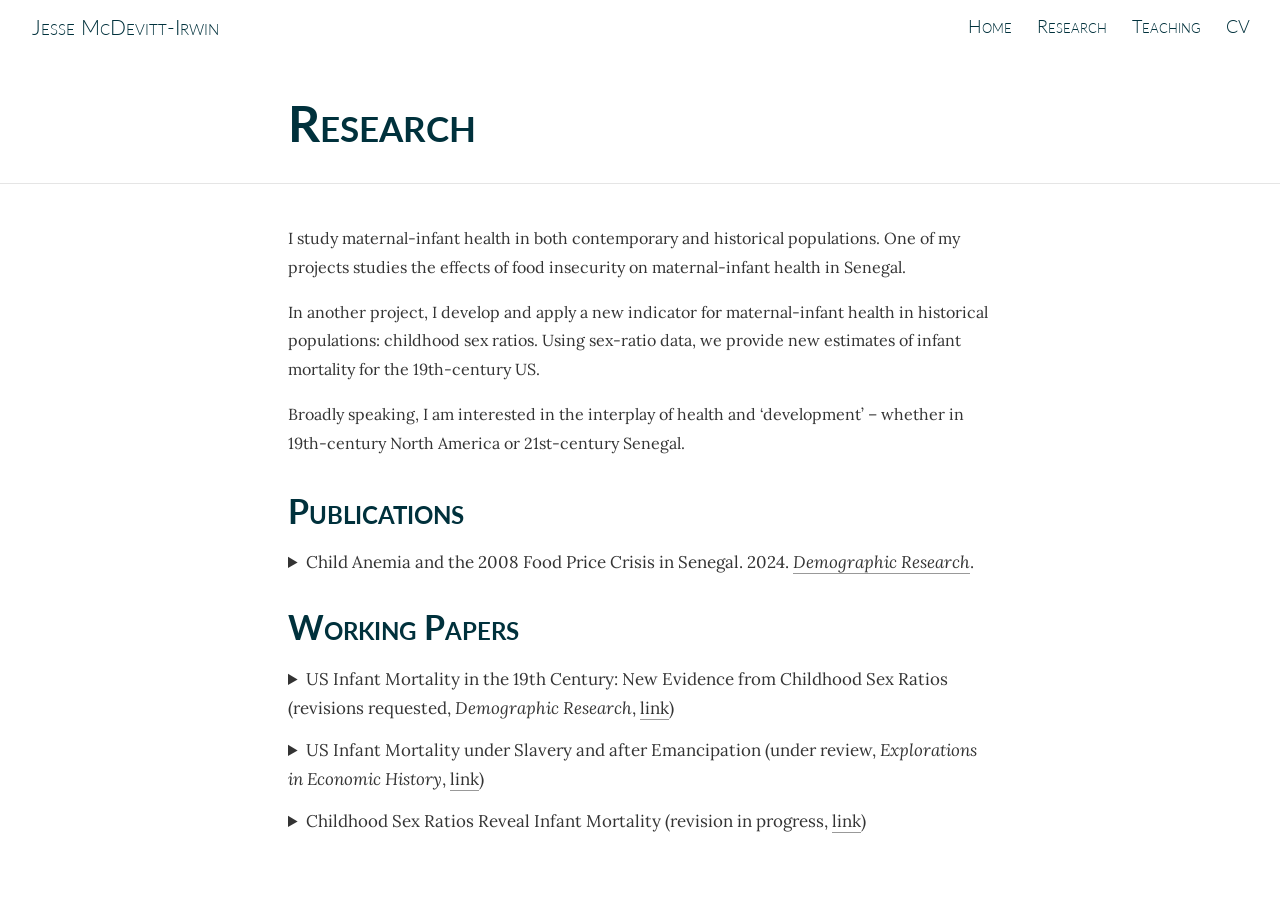
==== docs/research.html @ 3303318a "updating to reflect explorations submission" ====
<!DOCTYPE html>

<html xmlns="http://www.w3.org/1999/xhtml" lang="" xml:lang="">

<head>
  <meta charset="utf-8"/>
  <meta name="viewport" content="width=device-width, initial-scale=1"/>
  <meta http-equiv="X-UA-Compatible" content="IE=Edge,chrome=1"/>
  <meta name="generator" content="distill" />

  <style type="text/css">
  /* Hide doc at startup (prevent jankiness while JS renders/transforms) */
  body {
    visibility: hidden;
  }
  </style>

 <!--radix_placeholder_import_source-->
 <!--/radix_placeholder_import_source-->

<style type="text/css">code{white-space: pre;}</style>
<style type="text/css" data-origin="pandoc">
pre > code.sourceCode { white-space: pre; position: relative; }
pre > code.sourceCode > span { line-height: 1.25; }
pre > code.sourceCode > span:empty { height: 1.2em; }
.sourceCode { overflow: visible; }
code.sourceCode > span { color: inherit; text-decoration: inherit; }
div.sourceCode { margin: 1em 0; }
pre.sourceCode { margin: 0; }
@media screen {
div.sourceCode { overflow: auto; }
}
@media print {
pre > code.sourceCode { white-space: pre-wrap; }
pre > code.sourceCode > span { display: inline-block; text-indent: -5em; padding-left: 5em; }
}
pre.numberSource code
  { counter-reset: source-line 0; }
pre.numberSource code > span
  { position: relative; left: -4em; counter-increment: source-line; }
pre.numberSource code > span > a:first-child::before
  { content: counter(source-line);
    position: relative; left: -1em; text-align: right; vertical-align: baseline;
    border: none; display: inline-block;
    -webkit-touch-callout: none; -webkit-user-select: none;
    -khtml-user-select: none; -moz-user-select: none;
    -ms-user-select: none; user-select: none;
    padding: 0 4px; width: 4em;
    color: #aaaaaa;
  }
pre.numberSource { margin-left: 3em; border-left: 1px solid #aaaaaa;  padding-left: 4px; }
div.sourceCode
  { color: #00769e; background-color: #f1f3f5; }
@media screen {
pre > code.sourceCode > span > a:first-child::before { text-decoration: underline; }
}
code span { color: #00769e; } /* Normal */
code span.al { color: #ad0000; } /* Alert */
code span.an { color: #5e5e5e; } /* Annotation */
code span.at { color: #657422; } /* Attribute */
code span.bn { color: #ad0000; } /* BaseN */
code span.bu { } /* BuiltIn */
code span.cf { color: #00769e; } /* ControlFlow */
code span.ch { color: #20794d; } /* Char */
code span.cn { color: #8f5902; } /* Constant */
code span.co { color: #5e5e5e; } /* Comment */
code span.cv { color: #5e5e5e; font-style: italic; } /* CommentVar */
code span.do { color: #5e5e5e; font-style: italic; } /* Documentation */
code span.dt { color: #ad0000; } /* DataType */
code span.dv { color: #ad0000; } /* DecVal */
code span.er { color: #ad0000; } /* Error */
code span.ex { } /* Extension */
code span.fl { color: #ad0000; } /* Float */
code span.fu { color: #4758ab; } /* Function */
code span.im { } /* Import */
code span.in { color: #5e5e5e; } /* Information */
code span.kw { color: #00769e; } /* Keyword */
code span.op { color: #5e5e5e; } /* Operator */
code span.ot { color: #00769e; } /* Other */
code span.pp { color: #ad0000; } /* Preprocessor */
code span.sc { color: #5e5e5e; } /* SpecialChar */
code span.ss { color: #20794d; } /* SpecialString */
code span.st { color: #20794d; } /* String */
code span.va { color: #111111; } /* Variable */
code span.vs { color: #20794d; } /* VerbatimString */
code span.wa { color: #5e5e5e; font-style: italic; } /* Warning */
</style>


  <!--radix_placeholder_meta_tags-->
  <title>Jesse McDevitt-Irwin: Research</title>




  <!--  https://developers.facebook.com/docs/sharing/webmasters#markup -->
  <meta property="og:title" content="Jesse McDevitt-Irwin: Research"/>
  <meta property="og:type" content="article"/>
  <meta property="og:locale" content="en_US"/>
  <meta property="og:site_name" content="Jesse McDevitt-Irwin"/>

  <!--  https://dev.twitter.com/cards/types/summary -->
  <meta property="twitter:card" content="summary"/>
  <meta property="twitter:title" content="Jesse McDevitt-Irwin: Research"/>

  <!--/radix_placeholder_meta_tags-->
  <!--radix_placeholder_rmarkdown_metadata-->

  <script type="text/json" id="radix-rmarkdown-metadata">
  {"type":"list","attributes":{"names":{"type":"character","attributes":{},"value":["title"]}},"value":[{"type":"character","attributes":{},"value":["Research"]}]}
  </script>
  <!--/radix_placeholder_rmarkdown_metadata-->
  <!--radix_placeholder_navigation_in_header-->
  <meta name="distill:offset" content=""/>

  <script type="application/javascript">

    window.headroom_prevent_pin = false;

    window.document.addEventListener("DOMContentLoaded", function (event) {

      // initialize headroom for banner
      var header = $('header').get(0);
      var headerHeight = header.offsetHeight;
      var headroom = new Headroom(header, {
        tolerance: 5,
        onPin : function() {
          if (window.headroom_prevent_pin) {
            window.headroom_prevent_pin = false;
            headroom.unpin();
          }
        }
      });
      headroom.init();
      if(window.location.hash)
        headroom.unpin();
      $(header).addClass('headroom--transition');

      // offset scroll location for banner on hash change
      // (see: https://github.com/WickyNilliams/headroom.js/issues/38)
      window.addEventListener("hashchange", function(event) {
        window.scrollTo(0, window.pageYOffset - (headerHeight + 25));
      });

      // responsive menu
      $('.distill-site-header').each(function(i, val) {
        var topnav = $(this);
        var toggle = topnav.find('.nav-toggle');
        toggle.on('click', function() {
          topnav.toggleClass('responsive');
        });
      });

      // nav dropdowns
      $('.nav-dropbtn').click(function(e) {
        $(this).next('.nav-dropdown-content').toggleClass('nav-dropdown-active');
        $(this).parent().siblings('.nav-dropdown')
           .children('.nav-dropdown-content').removeClass('nav-dropdown-active');
      });
      $("body").click(function(e){
        $('.nav-dropdown-content').removeClass('nav-dropdown-active');
      });
      $(".nav-dropdown").click(function(e){
        e.stopPropagation();
      });
    });
  </script>

  <style type="text/css">

  /* Theme (user-documented overrideables for nav appearance) */

  .distill-site-nav {
    color: rgba(255, 255, 255, 0.8);
    background-color: #0F2E3D;
    font-size: 15px;
    font-weight: 300;
  }

  .distill-site-nav a {
    color: inherit;
    text-decoration: none;
  }

  .distill-site-nav a:hover {
    color: white;
  }

  @media print {
    .distill-site-nav {
      display: none;
    }
  }

  .distill-site-header {

  }

  .distill-site-footer {

  }


  /* Site Header */

  .distill-site-header {
    width: 100%;
    box-sizing: border-box;
    z-index: 3;
  }

  .distill-site-header .nav-left {
    display: inline-block;
    margin-left: 8px;
  }

  @media screen and (max-width: 768px) {
    .distill-site-header .nav-left {
      margin-left: 0;
    }
  }


  .distill-site-header .nav-right {
    float: right;
    margin-right: 8px;
  }

  .distill-site-header a,
  .distill-site-header .title {
    display: inline-block;
    text-align: center;
    padding: 14px 10px 14px 10px;
  }

  .distill-site-header .title {
    font-size: 18px;
    min-width: 150px;
  }

  .distill-site-header .logo {
    padding: 0;
  }

  .distill-site-header .logo img {
    display: none;
    max-height: 20px;
    width: auto;
    margin-bottom: -4px;
  }

  .distill-site-header .nav-image img {
    max-height: 18px;
    width: auto;
    display: inline-block;
    margin-bottom: -3px;
  }



  @media screen and (min-width: 1000px) {
    .distill-site-header .logo img {
      display: inline-block;
    }
    .distill-site-header .nav-left {
      margin-left: 20px;
    }
    .distill-site-header .nav-right {
      margin-right: 20px;
    }
    .distill-site-header .title {
      padding-left: 12px;
    }
  }


  .distill-site-header .nav-toggle {
    display: none;
  }

  .nav-dropdown {
    display: inline-block;
    position: relative;
  }

  .nav-dropdown .nav-dropbtn {
    border: none;
    outline: none;
    color: rgba(255, 255, 255, 0.8);
    padding: 16px 10px;
    background-color: transparent;
    font-family: inherit;
    font-size: inherit;
    font-weight: inherit;
    margin: 0;
    margin-top: 1px;
    z-index: 2;
  }

  .nav-dropdown-content {
    display: none;
    position: absolute;
    background-color: white;
    min-width: 200px;
    border: 1px solid rgba(0,0,0,0.15);
    border-radius: 4px;
    box-shadow: 0px 8px 16px 0px rgba(0,0,0,0.1);
    z-index: 1;
    margin-top: 2px;
    white-space: nowrap;
    padding-top: 4px;
    padding-bottom: 4px;
  }

  .nav-dropdown-content hr {
    margin-top: 4px;
    margin-bottom: 4px;
    border: none;
    border-bottom: 1px solid rgba(0, 0, 0, 0.1);
  }

  .nav-dropdown-active {
    display: block;
  }

  .nav-dropdown-content a, .nav-dropdown-content .nav-dropdown-header {
    color: black;
    padding: 6px 24px;
    text-decoration: none;
    display: block;
    text-align: left;
  }

  .nav-dropdown-content .nav-dropdown-header {
    display: block;
    padding: 5px 24px;
    padding-bottom: 0;
    text-transform: uppercase;
    font-size: 14px;
    color: #999999;
    white-space: nowrap;
  }

  .nav-dropdown:hover .nav-dropbtn {
    color: white;
  }

  .nav-dropdown-content a:hover {
    background-color: #ddd;
    color: black;
  }

  .nav-right .nav-dropdown-content {
    margin-left: -45%;
    right: 0;
  }

  @media screen and (max-width: 768px) {
    .distill-site-header a, .distill-site-header .nav-dropdown  {display: none;}
    .distill-site-header a.nav-toggle {
      float: right;
      display: block;
    }
    .distill-site-header .title {
      margin-left: 0;
    }
    .distill-site-header .nav-right {
      margin-right: 0;
    }
    .distill-site-header {
      overflow: hidden;
    }
    .nav-right .nav-dropdown-content {
      margin-left: 0;
    }
  }


  @media screen and (max-width: 768px) {
    .distill-site-header.responsive {position: relative; min-height: 500px; }
    .distill-site-header.responsive a.nav-toggle {
      position: absolute;
      right: 0;
      top: 0;
    }
    .distill-site-header.responsive a,
    .distill-site-header.responsive .nav-dropdown {
      display: block;
      text-align: left;
    }
    .distill-site-header.responsive .nav-left,
    .distill-site-header.responsive .nav-right {
      width: 100%;
    }
    .distill-site-header.responsive .nav-dropdown {float: none;}
    .distill-site-header.responsive .nav-dropdown-content {position: relative;}
    .distill-site-header.responsive .nav-dropdown .nav-dropbtn {
      display: block;
      width: 100%;
      text-align: left;
    }
  }

  /* Site Footer */

  .distill-site-footer {
    width: 100%;
    overflow: hidden;
    box-sizing: border-box;
    z-index: 3;
    margin-top: 30px;
    padding-top: 30px;
    padding-bottom: 30px;
    text-align: center;
  }

  /* Headroom */

  d-title {
    padding-top: 6rem;
  }

  @media print {
    d-title {
      padding-top: 4rem;
    }
  }

  .headroom {
    z-index: 1000;
    position: fixed;
    top: 0;
    left: 0;
    right: 0;
  }

  .headroom--transition {
    transition: all .4s ease-in-out;
  }

  .headroom--unpinned {
    top: -100px;
  }

  .headroom--pinned {
    top: 0;
  }

  /* adjust viewport for navbar height */
  /* helps vertically center bootstrap (non-distill) content */
  .min-vh-100 {
    min-height: calc(100vh - 100px) !important;
  }

  </style>

  <script src="site_libs/jquery-3.6.0/jquery-3.6.0.min.js"></script>
  <link href="site_libs/font-awesome-6.4.2/css/all.min.css" rel="stylesheet"/>
  <link href="site_libs/font-awesome-6.4.2/css/v4-shims.min.css" rel="stylesheet"/>
  <script src="site_libs/headroom-0.9.4/headroom.min.js"></script>
  <script src="site_libs/autocomplete-0.37.1/autocomplete.min.js"></script>
  <script src="site_libs/fuse-6.4.1/fuse.min.js"></script>

  <script type="application/javascript">

  function getMeta(metaName) {
    var metas = document.getElementsByTagName('meta');
    for (let i = 0; i < metas.length; i++) {
      if (metas[i].getAttribute('name') === metaName) {
        return metas[i].getAttribute('content');
      }
    }
    return '';
  }

  function offsetURL(url) {
    var offset = getMeta('distill:offset');
    return offset ? offset + '/' + url : url;
  }

  function createFuseIndex() {

    // create fuse index
    var options = {
      keys: [
        { name: 'title', weight: 20 },
        { name: 'categories', weight: 15 },
        { name: 'description', weight: 10 },
        { name: 'contents', weight: 5 },
      ],
      ignoreLocation: true,
      threshold: 0
    };
    var fuse = new window.Fuse([], options);

    // fetch the main search.json
    return fetch(offsetURL('search.json'))
      .then(function(response) {
        if (response.status == 200) {
          return response.json().then(function(json) {
            // index main articles
            json.articles.forEach(function(article) {
              fuse.add(article);
            });
            // download collections and index their articles
            return Promise.all(json.collections.map(function(collection) {
              return fetch(offsetURL(collection)).then(function(response) {
                if (response.status === 200) {
                  return response.json().then(function(articles) {
                    articles.forEach(function(article) {
                      fuse.add(article);
                    });
                  })
                } else {
                  return Promise.reject(
                    new Error('Unexpected status from search index request: ' +
                              response.status)
                  );
                }
              });
            })).then(function() {
              return fuse;
            });
          });

        } else {
          return Promise.reject(
            new Error('Unexpected status from search index request: ' +
                        response.status)
          );
        }
      });
  }

  window.document.addEventListener("DOMContentLoaded", function (event) {

    // get search element (bail if we don't have one)
    var searchEl = window.document.getElementById('distill-search');
    if (!searchEl)
      return;

    createFuseIndex()
      .then(function(fuse) {

        // make search box visible
        searchEl.classList.remove('hidden');

        // initialize autocomplete
        var options = {
          autoselect: true,
          hint: false,
          minLength: 2,
        };
        window.autocomplete(searchEl, options, [{
          source: function(query, callback) {
            const searchOptions = {
              isCaseSensitive: false,
              shouldSort: true,
              minMatchCharLength: 2,
              limit: 10,
            };
            var results = fuse.search(query, searchOptions);
            callback(results
              .map(function(result) { return result.item; })
            );
          },
          templates: {
            suggestion: function(suggestion) {
              var img = suggestion.preview && Object.keys(suggestion.preview).length > 0
                ? `<img src="${offsetURL(suggestion.preview)}"</img>`
                : '';
              var html = `
                <div class="search-item">
                  <h3>${suggestion.title}</h3>
                  <div class="search-item-description">
                    ${suggestion.description || ''}
                  </div>
                  <div class="search-item-preview">
                    ${img}
                  </div>
                </div>
              `;
              return html;
            }
          }
        }]).on('autocomplete:selected', function(event, suggestion) {
          window.location.href = offsetURL(suggestion.path);
        });
        // remove inline display style on autocompleter (we want to
        // manage responsive display via css)
        $('.algolia-autocomplete').css("display", "");
      })
      .catch(function(error) {
        console.log(error);
      });

  });

  </script>

  <style type="text/css">

  .nav-search {
    font-size: x-small;
  }

  /* Algolioa Autocomplete */

  .algolia-autocomplete {
    display: inline-block;
    margin-left: 10px;
    vertical-align: sub;
    background-color: white;
    color: black;
    padding: 6px;
    padding-top: 8px;
    padding-bottom: 0;
    border-radius: 6px;
    border: 1px #0F2E3D solid;
    width: 180px;
  }


  @media screen and (max-width: 768px) {
    .distill-site-nav .algolia-autocomplete {
      display: none;
      visibility: hidden;
    }
    .distill-site-nav.responsive .algolia-autocomplete {
      display: inline-block;
      visibility: visible;
    }
    .distill-site-nav.responsive .algolia-autocomplete .aa-dropdown-menu {
      margin-left: 0;
      width: 400px;
      max-height: 400px;
    }
  }

  .algolia-autocomplete .aa-input, .algolia-autocomplete .aa-hint {
    width: 90%;
    outline: none;
    border: none;
  }

  .algolia-autocomplete .aa-hint {
    color: #999;
  }
  .algolia-autocomplete .aa-dropdown-menu {
    width: 550px;
    max-height: 70vh;
    overflow-x: visible;
    overflow-y: scroll;
    padding: 5px;
    margin-top: 3px;
    margin-left: -150px;
    background-color: #fff;
    border-radius: 5px;
    border: 1px solid #999;
    border-top: none;
  }

  .algolia-autocomplete .aa-dropdown-menu .aa-suggestion {
    cursor: pointer;
    padding: 5px 4px;
    border-bottom: 1px solid #eee;
  }

  .algolia-autocomplete .aa-dropdown-menu .aa-suggestion:last-of-type {
    border-bottom: none;
    margin-bottom: 2px;
  }

  .algolia-autocomplete .aa-dropdown-menu .aa-suggestion .search-item {
    overflow: hidden;
    font-size: 0.8em;
    line-height: 1.4em;
  }

  .algolia-autocomplete .aa-dropdown-menu .aa-suggestion .search-item h3 {
    font-size: 1rem;
    margin-block-start: 0;
    margin-block-end: 5px;
  }

  .algolia-autocomplete .aa-dropdown-menu .aa-suggestion .search-item-description {
    display: inline-block;
    overflow: hidden;
    height: 2.8em;
    width: 80%;
    margin-right: 4%;
  }

  .algolia-autocomplete .aa-dropdown-menu .aa-suggestion .search-item-preview {
    display: inline-block;
    width: 15%;
  }

  .algolia-autocomplete .aa-dropdown-menu .aa-suggestion .search-item-preview img {
    height: 3em;
    width: auto;
    display: none;
  }

  .algolia-autocomplete .aa-dropdown-menu .aa-suggestion .search-item-preview img[src] {
    display: initial;
  }

  .algolia-autocomplete .aa-dropdown-menu .aa-suggestion.aa-cursor {
    background-color: #eee;
  }
  .algolia-autocomplete .aa-dropdown-menu .aa-suggestion em {
    font-weight: bold;
    font-style: normal;
  }

  </style>


  <!--/radix_placeholder_navigation_in_header-->
  <!--radix_placeholder_distill-->

  <style type="text/css">

  body {
    background-color: white;
  }

  .pandoc-table {
    width: 100%;
  }

  .pandoc-table>caption {
    margin-bottom: 10px;
  }

  .pandoc-table th:not([align]) {
    text-align: left;
  }

  .pagedtable-footer {
    font-size: 15px;
  }

  d-byline .byline {
    grid-template-columns: 2fr 2fr;
  }

  d-byline .byline h3 {
    margin-block-start: 1.5em;
  }

  d-byline .byline .authors-affiliations h3 {
    margin-block-start: 0.5em;
  }

  .authors-affiliations .orcid-id {
    width: 16px;
    height:16px;
    margin-left: 4px;
    margin-right: 4px;
    vertical-align: middle;
    padding-bottom: 2px;
  }

  d-title .dt-tags {
    margin-top: 1em;
    grid-column: text;
  }

  .dt-tags .dt-tag {
    text-decoration: none;
    display: inline-block;
    color: rgba(0,0,0,0.6);
    padding: 0em 0.4em;
    margin-right: 0.5em;
    margin-bottom: 0.4em;
    font-size: 70%;
    border: 1px solid rgba(0,0,0,0.2);
    border-radius: 3px;
    text-transform: uppercase;
    font-weight: 500;
  }

  d-article table.gt_table td,
  d-article table.gt_table th {
    border-bottom: none;
    font-size: 100%;
  }

  .html-widget {
    margin-bottom: 2.0em;
  }

  .l-screen-inset {
    padding-right: 16px;
  }

  .l-screen .caption {
    margin-left: 10px;
  }

  .shaded {
    background: rgb(247, 247, 247);
    padding-top: 20px;
    padding-bottom: 20px;
    border-top: 1px solid rgba(0, 0, 0, 0.1);
    border-bottom: 1px solid rgba(0, 0, 0, 0.1);
  }

  .shaded .html-widget {
    margin-bottom: 0;
    border: 1px solid rgba(0, 0, 0, 0.1);
  }

  .shaded .shaded-content {
    background: white;
  }

  .text-output {
    margin-top: 0;
    line-height: 1.5em;
  }

  .hidden {
    display: none !important;
  }

  hr.section-separator {
    border: none;
    border-top: 1px solid rgba(0, 0, 0, 0.1);
    margin: 0px;
  }


  d-byline {
    border-top: none;
  }

  d-article {
    padding-top: 2.5rem;
    padding-bottom: 30px;
    border-top: none;
  }

  d-appendix {
    padding-top: 30px;
  }

  d-article>p>img {
    width: 100%;
  }

  d-article h2 {
    margin: 1rem 0 1.5rem 0;
  }

  d-article h3 {
    margin-top: 1.5rem;
  }

  d-article iframe {
    border: 1px solid rgba(0, 0, 0, 0.1);
    margin-bottom: 2.0em;
    width: 100%;
  }

  /* Tweak code blocks */

  d-article div.sourceCode code,
  d-article pre code {
    font-family: Consolas, Monaco, 'Andale Mono', 'Ubuntu Mono', monospace;
  }

  d-article pre,
  d-article div.sourceCode,
  d-article div.sourceCode pre {
    overflow: auto;
  }

  d-article div.sourceCode {
    background-color: white;
  }

  d-article div.sourceCode pre {
    padding-left: 10px;
    font-size: 12px;
    border-left: 2px solid rgba(0,0,0,0.1);
  }

  d-article pre {
    font-size: 12px;
    color: black;
    background: none;
    margin-top: 0;
    text-align: left;
    white-space: pre;
    word-spacing: normal;
    word-break: normal;
    word-wrap: normal;
    line-height: 1.5;

    -moz-tab-size: 4;
    -o-tab-size: 4;
    tab-size: 4;

    -webkit-hyphens: none;
    -moz-hyphens: none;
    -ms-hyphens: none;
    hyphens: none;
  }

  d-article pre a {
    border-bottom: none;
  }

  d-article pre a:hover {
    border-bottom: none;
    text-decoration: underline;
  }

  d-article details {
    grid-column: text;
    margin-bottom: 0.8em;
  }

  @media(min-width: 768px) {

  d-article pre,
  d-article div.sourceCode,
  d-article div.sourceCode pre {
    overflow: visible !important;
  }

  d-article div.sourceCode pre {
    padding-left: 18px;
    font-size: 14px;
  }

  /* tweak for Pandoc numbered line within distill */
  d-article pre.numberSource code > span {
      left: -2em;
  }

  d-article pre {
    font-size: 14px;
  }

  }

  figure img.external {
    background: white;
    border: 1px solid rgba(0, 0, 0, 0.1);
    box-shadow: 0 1px 8px rgba(0, 0, 0, 0.1);
    padding: 18px;
    box-sizing: border-box;
  }

  /* CSS for d-contents */

  .d-contents {
    grid-column: text;
    color: rgba(0,0,0,0.8);
    font-size: 0.9em;
    padding-bottom: 1em;
    margin-bottom: 1em;
    padding-bottom: 0.5em;
    margin-bottom: 1em;
    padding-left: 0.25em;
    justify-self: start;
  }

  @media(min-width: 1000px) {
    .d-contents.d-contents-float {
      height: 0;
      grid-column-start: 1;
      grid-column-end: 4;
      justify-self: center;
      padding-right: 3em;
      padding-left: 2em;
    }
  }

  .d-contents nav h3 {
    font-size: 18px;
    margin-top: 0;
    margin-bottom: 1em;
  }

  .d-contents li {
    list-style-type: none
  }

  .d-contents nav > ul {
    padding-left: 0;
  }

  .d-contents ul {
    padding-left: 1em
  }

  .d-contents nav ul li {
    margin-top: 0.6em;
    margin-bottom: 0.2em;
  }

  .d-contents nav a {
    font-size: 13px;
    border-bottom: none;
    text-decoration: none
    color: rgba(0, 0, 0, 0.8);
  }

  .d-contents nav a:hover {
    text-decoration: underline solid rgba(0, 0, 0, 0.6)
  }

  .d-contents nav > ul > li > a {
    font-weight: 600;
  }

  .d-contents nav > ul > li > ul {
    font-weight: inherit;
  }

  .d-contents nav > ul > li > ul > li {
    margin-top: 0.2em;
  }


  .d-contents nav ul {
    margin-top: 0;
    margin-bottom: 0.25em;
  }

  .d-article-with-toc h2:nth-child(2) {
    margin-top: 0;
  }


  /* Figure */

  .figure {
    position: relative;
    margin-bottom: 2.5em;
    margin-top: 1.5em;
  }

  .figure .caption {
    color: rgba(0, 0, 0, 0.6);
    font-size: 12px;
    line-height: 1.5em;
  }

  .figure img.external {
    background: white;
    border: 1px solid rgba(0, 0, 0, 0.1);
    box-shadow: 0 1px 8px rgba(0, 0, 0, 0.1);
    padding: 18px;
    box-sizing: border-box;
  }

  .figure .caption a {
    color: rgba(0, 0, 0, 0.6);
  }

  .figure .caption b,
  .figure .caption strong, {
    font-weight: 600;
    color: rgba(0, 0, 0, 1.0);
  }

  /* Citations */

  d-article .citation {
    color: inherit;
    cursor: inherit;
  }

  div.hanging-indent{
    margin-left: 1em; text-indent: -1em;
  }

  /* Citation hover box */

  .tippy-box[data-theme~=light-border] {
    background-color: rgba(250, 250, 250, 0.95);
  }

  .tippy-content > p {
    margin-bottom: 0;
    padding: 2px;
  }


  /* Tweak 1000px media break to show more text */

  @media(min-width: 1000px) {
    .base-grid,
    distill-header,
    d-title,
    d-abstract,
    d-article,
    d-appendix,
    distill-appendix,
    d-byline,
    d-footnote-list,
    d-citation-list,
    distill-footer {
      grid-template-columns: [screen-start] 1fr [page-start kicker-start] 80px [middle-start] 50px [text-start kicker-end] 65px 65px 65px 65px 65px 65px 65px 65px [text-end gutter-start] 65px [middle-end] 65px [page-end gutter-end] 1fr [screen-end];
      grid-column-gap: 16px;
    }

    .grid {
      grid-column-gap: 16px;
    }

    d-article {
      font-size: 1.06rem;
      line-height: 1.7em;
    }
    figure .caption, .figure .caption, figure figcaption {
      font-size: 13px;
    }
  }

  @media(min-width: 1180px) {
    .base-grid,
    distill-header,
    d-title,
    d-abstract,
    d-article,
    d-appendix,
    distill-appendix,
    d-byline,
    d-footnote-list,
    d-citation-list,
    distill-footer {
      grid-template-columns: [screen-start] 1fr [page-start kicker-start] 60px [middle-start] 60px [text-start kicker-end] 60px 60px 60px 60px 60px 60px 60px 60px [text-end gutter-start] 60px [middle-end] 60px [page-end gutter-end] 1fr [screen-end];
      grid-column-gap: 32px;
    }

    .grid {
      grid-column-gap: 32px;
    }
  }


  /* Get the citation styles for the appendix (not auto-injected on render since
     we do our own rendering of the citation appendix) */

  d-appendix .citation-appendix,
  .d-appendix .citation-appendix {
    font-size: 11px;
    line-height: 15px;
    border-left: 1px solid rgba(0, 0, 0, 0.1);
    padding-left: 18px;
    border: 1px solid rgba(0,0,0,0.1);
    background: rgba(0, 0, 0, 0.02);
    padding: 10px 18px;
    border-radius: 3px;
    color: rgba(150, 150, 150, 1);
    overflow: hidden;
    margin-top: -12px;
    white-space: pre-wrap;
    word-wrap: break-word;
  }

  /* Include appendix styles here so they can be overridden */

  d-appendix {
    contain: layout style;
    font-size: 0.8em;
    line-height: 1.7em;
    margin-top: 60px;
    margin-bottom: 0;
    border-top: 1px solid rgba(0, 0, 0, 0.1);
    color: rgba(0,0,0,0.5);
    padding-top: 60px;
    padding-bottom: 48px;
  }

  d-appendix h3 {
    grid-column: page-start / text-start;
    font-size: 15px;
    font-weight: 500;
    margin-top: 1em;
    margin-bottom: 0;
    color: rgba(0,0,0,0.65);
  }

  d-appendix h3 + * {
    margin-top: 1em;
  }

  d-appendix ol {
    padding: 0 0 0 15px;
  }

  @media (min-width: 768px) {
    d-appendix ol {
      padding: 0 0 0 30px;
      margin-left: -30px;
    }
  }

  d-appendix li {
    margin-bottom: 1em;
  }

  d-appendix a {
    color: rgba(0, 0, 0, 0.6);
  }

  d-appendix > * {
    grid-column: text;
  }

  d-appendix > d-footnote-list,
  d-appendix > d-citation-list,
  d-appendix > distill-appendix {
    grid-column: screen;
  }

  /* Include footnote styles here so they can be overridden */

  d-footnote-list {
    contain: layout style;
  }

  d-footnote-list > * {
    grid-column: text;
  }

  d-footnote-list a.footnote-backlink {
    color: rgba(0,0,0,0.3);
    padding-left: 0.5em;
  }



  /* Anchor.js */

  .anchorjs-link {
    /*transition: all .25s linear; */
    text-decoration: none;
    border-bottom: none;
  }
  *:hover > .anchorjs-link {
    margin-left: -1.125em !important;
    text-decoration: none;
    border-bottom: none;
  }

  /* Social footer */

  .social_footer {
    margin-top: 30px;
    margin-bottom: 0;
    color: rgba(0,0,0,0.67);
  }

  .disqus-comments {
    margin-right: 30px;
  }

  .disqus-comment-count {
    border-bottom: 1px solid rgba(0, 0, 0, 0.4);
    cursor: pointer;
  }

  #disqus_thread {
    margin-top: 30px;
  }

  .article-sharing a {
    border-bottom: none;
    margin-right: 8px;
  }

  .article-sharing a:hover {
    border-bottom: none;
  }

  .sidebar-section.subscribe {
    font-size: 12px;
    line-height: 1.6em;
  }

  .subscribe p {
    margin-bottom: 0.5em;
  }


  .article-footer .subscribe {
    font-size: 15px;
    margin-top: 45px;
  }


  .sidebar-section.custom {
    font-size: 12px;
    line-height: 1.6em;
  }

  .custom p {
    margin-bottom: 0.5em;
  }

  /* Styles for listing layout (hide title) */
  .layout-listing d-title, .layout-listing .d-title {
    display: none;
  }

  /* Styles for posts lists (not auto-injected) */


  .posts-with-sidebar {
    padding-left: 45px;
    padding-right: 45px;
  }

  .posts-list .description h2,
  .posts-list .description p {
    font-family: -apple-system, BlinkMacSystemFont, "Segoe UI", Roboto, Oxygen, Ubuntu, Cantarell, "Fira Sans", "Droid Sans", "Helvetica Neue", Arial, sans-serif;
  }

  .posts-list .description h2 {
    font-weight: 700;
    border-bottom: none;
    padding-bottom: 0;
  }

  .posts-list h2.post-tag {
    border-bottom: 1px solid rgba(0, 0, 0, 0.2);
    padding-bottom: 12px;
  }
  .posts-list {
    margin-top: 60px;
    margin-bottom: 24px;
  }

  .posts-list .post-preview {
    text-decoration: none;
    overflow: hidden;
    display: block;
    border-bottom: 1px solid rgba(0, 0, 0, 0.1);
    padding: 24px 0;
  }

  .post-preview-last {
    border-bottom: none !important;
  }

  .posts-list .posts-list-caption {
    grid-column: screen;
    font-weight: 400;
  }

  .posts-list .post-preview h2 {
    margin: 0 0 6px 0;
    line-height: 1.2em;
    font-style: normal;
    font-size: 24px;
  }

  .posts-list .post-preview p {
    margin: 0 0 12px 0;
    line-height: 1.4em;
    font-size: 16px;
  }

  .posts-list .post-preview .thumbnail {
    box-sizing: border-box;
    margin-bottom: 24px;
    position: relative;
    max-width: 500px;
  }
  .posts-list .post-preview img {
    width: 100%;
    display: block;
  }

  .posts-list .metadata {
    font-size: 12px;
    line-height: 1.4em;
    margin-bottom: 18px;
  }

  .posts-list .metadata > * {
    display: inline-block;
  }

  .posts-list .metadata .publishedDate {
    margin-right: 2em;
  }

  .posts-list .metadata .dt-authors {
    display: block;
    margin-top: 0.3em;
    margin-right: 2em;
  }

  .posts-list .dt-tags {
    display: block;
    line-height: 1em;
  }

  .posts-list .dt-tags .dt-tag {
    display: inline-block;
    color: rgba(0,0,0,0.6);
    padding: 0.3em 0.4em;
    margin-right: 0.2em;
    margin-bottom: 0.4em;
    font-size: 60%;
    border: 1px solid rgba(0,0,0,0.2);
    border-radius: 3px;
    text-transform: uppercase;
    font-weight: 500;
  }

  .posts-list img {
    opacity: 1;
  }

  .posts-list img[data-src] {
    opacity: 0;
  }

  .posts-more {
    clear: both;
  }


  .posts-sidebar {
    font-size: 16px;
  }

  .posts-sidebar h3 {
    font-size: 16px;
    margin-top: 0;
    margin-bottom: 0.5em;
    font-weight: 400;
    text-transform: uppercase;
  }

  .sidebar-section {
    margin-bottom: 30px;
  }

  .categories ul {
    list-style-type: none;
    margin: 0;
    padding: 0;
  }

  .categories li {
    color: rgba(0, 0, 0, 0.8);
    margin-bottom: 0;
  }

  .categories li>a {
    border-bottom: none;
  }

  .categories li>a:hover {
    border-bottom: 1px solid rgba(0, 0, 0, 0.4);
  }

  .categories .active {
    font-weight: 600;
  }

  .categories .category-count {
    color: rgba(0, 0, 0, 0.4);
  }


  @media(min-width: 768px) {
    .posts-list .post-preview h2 {
      font-size: 26px;
    }
    .posts-list .post-preview .thumbnail {
      float: right;
      width: 30%;
      margin-bottom: 0;
    }
    .posts-list .post-preview .description {
      float: left;
      width: 45%;
    }
    .posts-list .post-preview .metadata {
      float: left;
      width: 20%;
      margin-top: 8px;
    }
    .posts-list .post-preview p {
      margin: 0 0 12px 0;
      line-height: 1.5em;
      font-size: 16px;
    }
    .posts-with-sidebar .posts-list {
      float: left;
      width: 75%;
    }
    .posts-with-sidebar .posts-sidebar {
      float: right;
      width: 20%;
      margin-top: 60px;
      padding-top: 24px;
      padding-bottom: 24px;
    }
  }


  /* Improve display for browsers without grid (IE/Edge <= 15) */

  .downlevel {
    line-height: 1.6em;
    font-family: -apple-system, BlinkMacSystemFont, "Segoe UI", Roboto, Oxygen, Ubuntu, Cantarell, "Fira Sans", "Droid Sans", "Helvetica Neue", Arial, sans-serif;
    margin: 0;
  }

  .downlevel .d-title {
    padding-top: 6rem;
    padding-bottom: 1.5rem;
  }

  .downlevel .d-title h1 {
    font-size: 50px;
    font-weight: 700;
    line-height: 1.1em;
    margin: 0 0 0.5rem;
  }

  .downlevel .d-title p {
    font-weight: 300;
    font-size: 1.2rem;
    line-height: 1.55em;
    margin-top: 0;
  }

  .downlevel .d-byline {
    padding-top: 0.8em;
    padding-bottom: 0.8em;
    font-size: 0.8rem;
    line-height: 1.8em;
  }

  .downlevel .section-separator {
    border: none;
    border-top: 1px solid rgba(0, 0, 0, 0.1);
  }

  .downlevel .d-article {
    font-size: 1.06rem;
    line-height: 1.7em;
    padding-top: 1rem;
    padding-bottom: 2rem;
  }


  .downlevel .d-appendix {
    padding-left: 0;
    padding-right: 0;
    max-width: none;
    font-size: 0.8em;
    line-height: 1.7em;
    margin-bottom: 0;
    color: rgba(0,0,0,0.5);
    padding-top: 40px;
    padding-bottom: 48px;
  }

  .downlevel .footnotes ol {
    padding-left: 13px;
  }

  .downlevel .base-grid,
  .downlevel .distill-header,
  .downlevel .d-title,
  .downlevel .d-abstract,
  .downlevel .d-article,
  .downlevel .d-appendix,
  .downlevel .distill-appendix,
  .downlevel .d-byline,
  .downlevel .d-footnote-list,
  .downlevel .d-citation-list,
  .downlevel .distill-footer,
  .downlevel .appendix-bottom,
  .downlevel .posts-container {
    padding-left: 40px;
    padding-right: 40px;
  }

  @media(min-width: 768px) {
    .downlevel .base-grid,
    .downlevel .distill-header,
    .downlevel .d-title,
    .downlevel .d-abstract,
    .downlevel .d-article,
    .downlevel .d-appendix,
    .downlevel .distill-appendix,
    .downlevel .d-byline,
    .downlevel .d-footnote-list,
    .downlevel .d-citation-list,
    .downlevel .distill-footer,
    .downlevel .appendix-bottom,
    .downlevel .posts-container {
    padding-left: 150px;
    padding-right: 150px;
    max-width: 900px;
  }
  }

  .downlevel pre code {
    display: block;
    border-left: 2px solid rgba(0, 0, 0, .1);
    padding: 0 0 0 20px;
    font-size: 14px;
  }

  .downlevel code, .downlevel pre {
    color: black;
    background: none;
    font-family: Consolas, Monaco, 'Andale Mono', 'Ubuntu Mono', monospace;
    text-align: left;
    white-space: pre;
    word-spacing: normal;
    word-break: normal;
    word-wrap: normal;
    line-height: 1.5;

    -moz-tab-size: 4;
    -o-tab-size: 4;
    tab-size: 4;

    -webkit-hyphens: none;
    -moz-hyphens: none;
    -ms-hyphens: none;
    hyphens: none;
  }

  .downlevel .posts-list .post-preview {
    color: inherit;
  }



  </style>

  <script type="application/javascript">

  function is_downlevel_browser() {
    if (bowser.isUnsupportedBrowser({ msie: "12", msedge: "16"},
                                   window.navigator.userAgent)) {
      return true;
    } else {
      return window.load_distill_framework === undefined;
    }
  }

  // show body when load is complete
  function on_load_complete() {

    // add anchors
    if (window.anchors) {
      window.anchors.options.placement = 'left';
      window.anchors.add('d-article > h2, d-article > h3, d-article > h4, d-article > h5');
    }


    // set body to visible
    document.body.style.visibility = 'visible';

    // force redraw for leaflet widgets
    if (window.HTMLWidgets) {
      var maps = window.HTMLWidgets.findAll(".leaflet");
      $.each(maps, function(i, el) {
        var map = this.getMap();
        map.invalidateSize();
        map.eachLayer(function(layer) {
          if (layer instanceof L.TileLayer)
            layer.redraw();
        });
      });
    }

    // trigger 'shown' so htmlwidgets resize
    $('d-article').trigger('shown');
  }

  function init_distill() {

    init_common();

    // create front matter
    var front_matter = $('<d-front-matter></d-front-matter>');
    $('#distill-front-matter').wrap(front_matter);

    // create d-title
    $('.d-title').changeElementType('d-title');

    // separator
    var separator = '<hr class="section-separator" style="clear: both"/>';
    // prepend separator above appendix
    $('.d-byline').before(separator);
    $('.d-article').before(separator);

    // create d-byline
    var byline = $('<d-byline></d-byline>');
    $('.d-byline').replaceWith(byline);

    // create d-article
    var article = $('<d-article></d-article>');
    $('.d-article').wrap(article).children().unwrap();

    // move posts container into article
    $('.posts-container').appendTo($('d-article'));

    // create d-appendix
    $('.d-appendix').changeElementType('d-appendix');

    // flag indicating that we have appendix items
    var appendix = $('.appendix-bottom').children('h3').length > 0;

    // replace footnotes with <d-footnote>
    $('.footnote-ref').each(function(i, val) {
      appendix = true;
      var href = $(this).attr('href');
      var id = href.replace('#', '');
      var fn = $('#' + id);
      var fn_p = $('#' + id + '>p');
      fn_p.find('.footnote-back').remove();
      var text = fn_p.html();
      var dtfn = $('<d-footnote></d-footnote>');
      dtfn.html(text);
      $(this).replaceWith(dtfn);
    });
    // remove footnotes
    $('.footnotes').remove();

    // move refs into #references-listing
    $('#references-listing').replaceWith($('#refs'));

    $('h1.appendix, h2.appendix').each(function(i, val) {
      $(this).changeElementType('h3');
    });
    $('h3.appendix').each(function(i, val) {
      var id = $(this).attr('id');
      $('.d-contents a[href="#' + id + '"]').parent().remove();
      appendix = true;
      $(this).nextUntil($('h1, h2, h3')).addBack().appendTo($('d-appendix'));
    });

    // show d-appendix if we have appendix content
    $("d-appendix").css('display', appendix ? 'grid' : 'none');

    // localize layout chunks to just output
    $('.layout-chunk').each(function(i, val) {

      // capture layout
      var layout = $(this).attr('data-layout');

      // apply layout to markdown level block elements
      var elements = $(this).children().not('details, div.sourceCode, pre, script');
      elements.each(function(i, el) {
        var layout_div = $('<div class="' + layout + '"></div>');
        if (layout_div.hasClass('shaded')) {
          var shaded_content = $('<div class="shaded-content"></div>');
          $(this).wrap(shaded_content);
          $(this).parent().wrap(layout_div);
        } else {
          $(this).wrap(layout_div);
        }
      });


      // unwrap the layout-chunk div
      $(this).children().unwrap();
    });

    // remove code block used to force  highlighting css
    $('.distill-force-highlighting-css').parent().remove();

    // remove empty line numbers inserted by pandoc when using a
    // custom syntax highlighting theme, except when numbering line
    // in code chunk
    $('pre:not(.numberLines) code.sourceCode a:empty').remove();

    // load distill framework
    load_distill_framework();

    // wait for window.distillRunlevel == 4 to do post processing
    function distill_post_process() {

      if (!window.distillRunlevel || window.distillRunlevel < 4)
        return;

      // hide author/affiliations entirely if we have no authors
      var front_matter = JSON.parse($("#distill-front-matter").html());
      var have_authors = front_matter.authors && front_matter.authors.length > 0;
      if (!have_authors)
        $('d-byline').addClass('hidden');

      // article with toc class
      $('.d-contents').parent().addClass('d-article-with-toc');

      // strip links that point to #
      $('.authors-affiliations').find('a[href="#"]').removeAttr('href');

      // add orcid ids
      $('.authors-affiliations').find('.author').each(function(i, el) {
        var orcid_id = front_matter.authors[i].orcidID;
        var author_name = front_matter.authors[i].author
        if (orcid_id) {
          var a = $('<a></a>');
          a.attr('href', 'https://orcid.org/' + orcid_id);
          var img = $('<img></img>');
          img.addClass('orcid-id');
          img.attr('alt', author_name ? 'ORCID ID for ' + author_name : 'ORCID ID');
          img.attr('src','[data-uri]');
          a.append(img);
          $(this).append(a);
        }
      });

      // hide elements of author/affiliations grid that have no value
      function hide_byline_column(caption) {
        $('d-byline').find('h3:contains("' + caption + '")').parent().css('visibility', 'hidden');
      }

      // affiliations
      var have_affiliations = false;
      for (var i = 0; i<front_matter.authors.length; ++i) {
        var author = front_matter.authors[i];
        if (author.affiliation !== "&nbsp;") {
          have_affiliations = true;
          break;
        }
      }
      if (!have_affiliations)
        $('d-byline').find('h3:contains("Affiliations")').css('visibility', 'hidden');

      // published date
      if (!front_matter.publishedDate)
        hide_byline_column("Published");

      // document object identifier
      var doi = $('d-byline').find('h3:contains("DOI")');
      var doi_p = doi.next().empty();
      if (!front_matter.doi) {
        // if we have a citation and valid citationText then link to that
        if ($('#citation').length > 0 && front_matter.citationText) {
          doi.html('Citation');
          $('<a href="#citation"></a>')
            .text(front_matter.citationText)
            .appendTo(doi_p);
        } else {
          hide_byline_column("DOI");
        }
      } else {
        $('<a></a>')
           .attr('href', "https://doi.org/" + front_matter.doi)
           .html(front_matter.doi)
           .appendTo(doi_p);
      }

       // change plural form of authors/affiliations
      if (front_matter.authors.length === 1) {
        var grid = $('.authors-affiliations');
        grid.children('h3:contains("Authors")').text('Author');
        grid.children('h3:contains("Affiliations")').text('Affiliation');
      }

      // remove d-appendix and d-footnote-list local styles
      $('d-appendix > style:first-child').remove();
      $('d-footnote-list > style:first-child').remove();

      // move appendix-bottom entries to the bottom
      $('.appendix-bottom').appendTo('d-appendix').children().unwrap();
      $('.appendix-bottom').remove();

      // hoverable references
      $('span.citation[data-cites]').each(function() {
        const citeChild = $(this).children()[0]
        // Do not process if @xyz has been used without escaping and without bibliography activated
        // https://github.com/rstudio/distill/issues/466
        if (citeChild === undefined) return true

        if (citeChild.nodeName == "D-FOOTNOTE") {
          var fn = citeChild
          $(this).html(fn.shadowRoot.querySelector("sup"))
          $(this).id = fn.id
          fn.remove()
        }
        var refs = $(this).attr('data-cites').split(" ");
        var refHtml = refs.map(function(ref) {
          // Could use CSS.escape too here, we insure backward compatibility in navigator
          return "<p>" + $('div[id="ref-' + ref + '"]').html() + "</p>";
        }).join("\n");
        window.tippy(this, {
          allowHTML: true,
          content: refHtml,
          maxWidth: 500,
          interactive: true,
          interactiveBorder: 10,
          theme: 'light-border',
          placement: 'bottom-start'
        });
      });

      // fix footnotes in tables (#411)
      // replacing broken distill.pub feature
      $('table d-footnote').each(function() {
        // we replace internal showAtNode methode which is triggered when hovering a footnote
        this.hoverBox.showAtNode = function(node) {
          // ported from https://github.com/distillpub/template/pull/105/files
          calcOffset = function(elem) {
              let x = elem.offsetLeft;
              let y = elem.offsetTop;
              // Traverse upwards until an `absolute` element is found or `elem`
              // becomes null.
              while (elem = elem.offsetParent && elem.style.position != 'absolute') {
                  x += elem.offsetLeft;
                  y += elem.offsetTop;
              }

              return { left: x, top: y };
          }
          // https://developer.mozilla.org/en-US/docs/Web/API/HTMLElement/offsetTop
          const bbox = node.getBoundingClientRect();
          const offset = calcOffset(node);
          this.show([offset.left + bbox.width, offset.top + bbox.height]);
        }
      })

      // clear polling timer
      clearInterval(tid);

      // show body now that everything is ready
      on_load_complete();
    }

    var tid = setInterval(distill_post_process, 50);
    distill_post_process();

  }

  function init_downlevel() {

    init_common();

     // insert hr after d-title
    $('.d-title').after($('<hr class="section-separator"/>'));

    // check if we have authors
    var front_matter = JSON.parse($("#distill-front-matter").html());
    var have_authors = front_matter.authors && front_matter.authors.length > 0;

    // manage byline/border
    if (!have_authors)
      $('.d-byline').remove();
    $('.d-byline').after($('<hr class="section-separator"/>'));
    $('.d-byline a').remove();

    // remove toc
    $('.d-contents').remove();

    // move appendix elements
    $('h1.appendix, h2.appendix').each(function(i, val) {
      $(this).changeElementType('h3');
    });
    $('h3.appendix').each(function(i, val) {
      $(this).nextUntil($('h1, h2, h3')).addBack().appendTo($('.d-appendix'));
    });


    // inject headers into references and footnotes
    var refs_header = $('<h3></h3>');
    refs_header.text('References');
    $('#refs').prepend(refs_header);

    var footnotes_header = $('<h3></h3');
    footnotes_header.text('Footnotes');
    $('.footnotes').children('hr').first().replaceWith(footnotes_header);

    // move appendix-bottom entries to the bottom
    $('.appendix-bottom').appendTo('.d-appendix').children().unwrap();
    $('.appendix-bottom').remove();

    // remove appendix if it's empty
    if ($('.d-appendix').children().length === 0)
      $('.d-appendix').remove();

    // prepend separator above appendix
    $('.d-appendix').before($('<hr class="section-separator" style="clear: both"/>'));

    // trim code
    $('pre>code').each(function(i, val) {
      $(this).html($.trim($(this).html()));
    });

    // move posts-container right before article
    $('.posts-container').insertBefore($('.d-article'));

    $('body').addClass('downlevel');

    on_load_complete();
  }


  function init_common() {

    // jquery plugin to change element types
    (function($) {
      $.fn.changeElementType = function(newType) {
        var attrs = {};

        $.each(this[0].attributes, function(idx, attr) {
          attrs[attr.nodeName] = attr.nodeValue;
        });

        this.replaceWith(function() {
          return $("<" + newType + "/>", attrs).append($(this).contents());
        });
      };
    })(jQuery);

    // prevent underline for linked images
    $('a > img').parent().css({'border-bottom' : 'none'});

    // mark non-body figures created by knitr chunks as 100% width
    $('.layout-chunk').each(function(i, val) {
      var figures = $(this).find('img, .html-widget');
      // ignore leaflet img layers (#106)
      figures = figures.filter(':not(img[class*="leaflet"])')
      if ($(this).attr('data-layout') !== "l-body") {
        figures.css('width', '100%');
      } else {
        figures.css('max-width', '100%');
        figures.filter("[width]").each(function(i, val) {
          var fig = $(this);
          fig.css('width', fig.attr('width') + 'px');
        });

      }
    });

    // auto-append index.html to post-preview links in file: protocol
    // and in rstudio ide preview
    $('.post-preview').each(function(i, val) {
      if (window.location.protocol === "file:")
        $(this).attr('href', $(this).attr('href') + "index.html");
    });

    // get rid of index.html references in header
    if (window.location.protocol !== "file:") {
      $('.distill-site-header a[href]').each(function(i,val) {
        $(this).attr('href', $(this).attr('href').replace(/^index[.]html/, "./"));
      });
    }

    // add class to pandoc style tables
    $('tr.header').parent('thead').parent('table').addClass('pandoc-table');
    $('.kable-table').children('table').addClass('pandoc-table');

    // add figcaption style to table captions
    $('caption').parent('table').addClass("figcaption");

    // initialize posts list
    if (window.init_posts_list)
      window.init_posts_list();

    // implmement disqus comment link
    $('.disqus-comment-count').click(function() {
      window.headroom_prevent_pin = true;
      $('#disqus_thread').toggleClass('hidden');
      if (!$('#disqus_thread').hasClass('hidden')) {
        var offset = $(this).offset();
        $(window).resize();
        $('html, body').animate({
          scrollTop: offset.top - 35
        });
      }
    });
  }

  document.addEventListener('DOMContentLoaded', function() {
    if (is_downlevel_browser())
      init_downlevel();
    else
      window.addEventListener('WebComponentsReady', init_distill);
  });

  </script>

  <style type="text/css">
  /* base variables */

  /* Edit the CSS properties in this file to create a custom
     Distill theme. Only edit values in the right column
     for each row; values shown are the CSS defaults.
     To return any property to the default,
     you may set its value to: unset
     All rows must end with a semi-colon.                      */

  /* Optional: embed custom fonts here with `@import`          */
  /* This must remain at the top of this file.                 */



  html {
    /*-- Main font sizes --*/
    --title-size:      50px;
    --body-size:       1.06rem;
    --code-size:       14px;
    --aside-size:      12px;
    --fig-cap-size:    13px;
    /*-- Main font colors --*/
    --title-color:     #000000;
    --header-color:    rgba(0, 0, 0, 0.8);
    --body-color:      rgba(0, 0, 0, 0.8);
    --aside-color:     rgba(0, 0, 0, 0.6);
    --fig-cap-color:   rgba(0, 0, 0, 0.6);
    /*-- Specify custom fonts ~~~ must be imported above   --*/
    --heading-font:    sans-serif;
    --mono-font:       monospace;
    --body-font:       sans-serif;
    --navbar-font:     sans-serif;  /* websites + blogs only */
  }

  /*-- ARTICLE METADATA --*/
  d-byline {
    --heading-size:    0.6rem;
    --heading-color:   rgba(0, 0, 0, 0.5);
    --body-size:       0.8rem;
    --body-color:      rgba(0, 0, 0, 0.8);
  }

  /*-- ARTICLE TABLE OF CONTENTS --*/
  .d-contents {
    --heading-size:    18px;
    --contents-size:   13px;
  }

  /*-- ARTICLE APPENDIX --*/
  d-appendix {
    --heading-size:    15px;
    --heading-color:   rgba(0, 0, 0, 0.65);
    --text-size:       0.8em;
    --text-color:      rgba(0, 0, 0, 0.5);
  }

  /*-- WEBSITE HEADER + FOOTER --*/
  /* These properties only apply to Distill sites and blogs  */

  .distill-site-header {
    --title-size:       18px;
    --text-color:       rgba(255, 255, 255, 0.8);
    --text-size:        15px;
    --hover-color:      white;
    --bkgd-color:       #0F2E3D;
  }

  .distill-site-footer {
    --text-color:       rgba(255, 255, 255, 0.8);
    --text-size:        15px;
    --hover-color:      white;
    --bkgd-color:       #0F2E3D;
  }

  /*-- Additional custom styles --*/
  /* Add any additional CSS rules below                      */
  </style>
  <style type="text/css">
  /* base variables */

  /* Edit the CSS properties in this file to create a custom
     Distill theme. Only edit values in the right column
     for each row; values shown are the CSS defaults.
     To return any property to the default,
     you may set its value to: unset
     All rows must end with a semi-colon.                      */

  /* Optional: embed custom fonts here with `@import`          */
  /* This must remain at the top of this file.                 */
  /* @import url('https://fonts.googleapis.com/css2?family=Cardo'); */
  @import url('https://fonts.googleapis.com/css2?family=Lora');
  @import url('https://fonts.googleapis.com/css2?family=Lato');


  html {
    /*-- Main font sizes --*/
    --title-size:      50px;
    --body-size:       1rem;
    --code-size:       14px;
    --aside-size:      12px;
    --fig-cap-size:    13px;
    /*-- Main font colors --*/
    --title-color:     rgba(0, 49, 60, 1);
    --header-color:    rgba(0, 49, 60, 1);
    --body-color:      rgba(0, 0, 0, 0.8);
    --aside-color:     rgba(0, 0, 0, 0.6);
    --fig-cap-color:   rgba(0, 0, 0, 0.6);
    --hover-color:     rgba(0, 49, 60, 0.4);
    /*-- Specify custom fonts ~~~ must be imported above   --*/
    --heading-font:    "Lato", serif;
    --body-font:       "Lora", serif;
    --navbar-font:     "Lato", serif;  /* websites + blogs only */
  }

  /*-- ARTICLE METADATA --*/
  d-byline {
    --heading-size:    0.6rem;
    --heading-color:   rgba(0, 0, 0, 0.5);
    --body-size:       0.9rem;
    --body-color:      rgba(0, 0, 0, 0.8);
  }

  /*-- ARTICLE TABLE OF CONTENTS --*/
  .d-contents {
    --heading-size:    18px;
    --contents-size:   13px;
  }

  /*-- ARTICLE APPENDIX --*/
  d-appendix {
    --heading-size:    15px;
    --heading-color:   rgba(0, 0, 0, 0.65);
    --text-size:       0.8em;
    --text-color:      rgba(0, 0, 0, 0.5);
  }

  /*-- WEBSITE HEADER + FOOTER --*/
  /* These properties only apply to Distill sites and blogs  */

  .distill-site-header {
    --font-family:      'Lora', serif;
    --title-size:       21px;
    --text-color:       rgba(0, 49, 60, 1);
    --text-size:        18px;
    --hover-color:      rgba(0, 49, 60, 0.4);
    --bkgd-color:       rgba(255, 255, 255, 0.8);
    font-variant: small-caps;
  }

  .distill-site-footer {
    --text-color:       rgba(10, 10, 10, 0.8);
    --text-size:        15px;
    --hover-color:      white;
    --bkgd-color:       rgba(240, 240, 240, 0.8); 
  }

  /*-- Additional custom styles --*/
  /* Add any additional CSS rules below                      */

  h1, h2, h3 {
    color: rgba(0, 49, 60, 1);
    font-variant: small-caps;
  }

  p {
    color: rgba(0, 0, 0, 0.8);
  }

  a {
  	color: rgba(0, 49, 60, 1);
  }

  a:hover {
  	color: rgba(0, 49, 60, 0.4);
  }

  /* Buttons on postcard */
  .btn-outline-dark {
      color: rgba(0, 49, 60, 1);
  }

  .btn-outline-dark:hover {
      background-color: rgba(0, 49, 60, 1);
      color: white;
  }

  /*body {
    background-color: rgba(249, 250, 247, 0.8);
  }*/
  </style>
  <style type="text/css">
  /* base style */

  /* FONT FAMILIES */

  :root {
    --heading-default: -apple-system, BlinkMacSystemFont, "Segoe UI", Roboto, Oxygen, Ubuntu, Cantarell, "Fira Sans", "Droid Sans", "Helvetica Neue", Arial, sans-serif;
    --mono-default: Consolas, Monaco, 'Andale Mono', 'Ubuntu Mono', monospace;
    --body-default: -apple-system, BlinkMacSystemFont, "Segoe UI", Roboto, Oxygen, Ubuntu, Cantarell, "Fira Sans", "Droid Sans", "Helvetica Neue", Arial, sans-serif;
  }

  body,
  .posts-list .post-preview p,
  .posts-list .description p {
    font-family: var(--body-font), var(--body-default);
  }

  h1, h2, h3, h4, h5, h6,
  .posts-list .post-preview h2,
  .posts-list .description h2 {
    font-family: var(--heading-font), var(--heading-default);
  }

  d-article div.sourceCode code,
  d-article pre code {
    font-family: var(--mono-font), var(--mono-default);
  }


  /*-- TITLE --*/
  d-title h1,
  .posts-list > h1 {
    color: var(--title-color, black);
  }

  d-title h1 {
    font-size: var(--title-size, 50px);
  }

  /*-- HEADERS --*/
  d-article h1,
  d-article h2,
  d-article h3,
  d-article h4,
  d-article h5,
  d-article h6 {
    color: var(--header-color, rgba(0, 0, 0, 0.8));
  }

  /*-- BODY --*/
  d-article > p,  /* only text inside of <p> tags */
  d-article > ul, /* lists */
  d-article > ol {
    color: var(--body-color, rgba(0, 0, 0, 0.8));
    font-size: var(--body-size, 1.06rem);
  }


  /*-- CODE --*/
  d-article div.sourceCode code,
  d-article pre code {
    font-size: var(--code-size, 14px);
  }

  /*-- ASIDE --*/
  d-article aside {
    font-size: var(--aside-size, 12px);
    color: var(--aside-color, rgba(0, 0, 0, 0.6));
  }

  /*-- FIGURE CAPTIONS --*/
  figure .caption,
  figure figcaption,
  .figure .caption {
    font-size: var(--fig-cap-size, 13px);
    color: var(--fig-cap-color, rgba(0, 0, 0, 0.6));
  }

  /*-- METADATA --*/
  d-byline h3 {
    font-size: var(--heading-size, 0.6rem);
    color: var(--heading-color, rgba(0, 0, 0, 0.5));
  }

  d-byline {
    font-size: var(--body-size, 0.8rem);
    color: var(--body-color, rgba(0, 0, 0, 0.8));
  }

  d-byline a,
  d-article d-byline a {
    color: var(--body-color, rgba(0, 0, 0, 0.8));
  }

  /*-- TABLE OF CONTENTS --*/
  .d-contents nav h3 {
    font-size: var(--heading-size, 18px);
  }

  .d-contents nav a {
    font-size: var(--contents-size, 13px);
  }

  /*-- APPENDIX --*/
  d-appendix h3 {
    font-size: var(--heading-size, 15px);
    color: var(--heading-color, rgba(0, 0, 0, 0.65));
  }

  d-appendix {
    font-size: var(--text-size, 0.8em);
    color: var(--text-color, rgba(0, 0, 0, 0.5));
  }

  d-appendix d-footnote-list a.footnote-backlink {
    color: var(--text-color, rgba(0, 0, 0, 0.5));
  }

  /*-- WEBSITE HEADER + FOOTER --*/
  .distill-site-header .title {
    font-size: var(--title-size, 18px);
    font-family: var(--navbar-font), var(--heading-default);
  }

  .distill-site-header a,
  .nav-dropdown .nav-dropbtn {
    font-family: var(--navbar-font), var(--heading-default);
  }

  .nav-dropdown .nav-dropbtn {
    color: var(--text-color, rgba(255, 255, 255, 0.8));
    font-size: var(--text-size, 15px);
  }

  .distill-site-header a:hover,
  .nav-dropdown:hover .nav-dropbtn {
    color: var(--hover-color, white);
  }

  .distill-site-header {
    font-size: var(--text-size, 15px);
    color: var(--text-color, rgba(255, 255, 255, 0.8));
    background-color: var(--bkgd-color, #0F2E3D);
  }

  .distill-site-footer {
    font-size: var(--text-size, 15px);
    color: var(--text-color, rgba(255, 255, 255, 0.8));
    background-color: var(--bkgd-color, #0F2E3D);
  }

  .distill-site-footer a:hover {
    color: var(--hover-color, white);
  }</style>
  <!--/radix_placeholder_distill-->
  <script src="site_libs/header-attrs-2.27/header-attrs.js"></script>
  <script src="site_libs/popper-2.6.0/popper.min.js"></script>
  <link href="site_libs/tippy-6.2.7/tippy.css" rel="stylesheet" />
  <link href="site_libs/tippy-6.2.7/tippy-light-border.css" rel="stylesheet" />
  <script src="site_libs/tippy-6.2.7/tippy.umd.min.js"></script>
  <script src="site_libs/anchor-4.2.2/anchor.min.js"></script>
  <script src="site_libs/bowser-1.9.3/bowser.min.js"></script>
  <script src="site_libs/webcomponents-2.0.0/webcomponents.js"></script>
  <script src="site_libs/distill-2.2.21/template.v2.js"></script>
  <!--radix_placeholder_site_in_header-->
  <!--/radix_placeholder_site_in_header-->


</head>

<body>

<!--radix_placeholder_front_matter-->

<script id="distill-front-matter" type="text/json">
{"title":"Research","authors":[]}
</script>

<!--/radix_placeholder_front_matter-->
<!--radix_placeholder_navigation_before_body-->
<header class="header header--fixed" role="banner">
<nav class="distill-site-nav distill-site-header">
<div class="nav-left">
<a href="index.html" class="title">Jesse McDevitt-Irwin</a>
</div>
<div class="nav-right">
<a href="index.html">Home</a>
<a href="research.html">Research</a>
<a href="teaching.html">Teaching</a>
<a href="CV/cv_McDevitt_Irwin.pdf">CV</a>
<a href="javascript:void(0);" class="nav-toggle">&#9776;</a>
</div>
</nav>
</header>
<!--/radix_placeholder_navigation_before_body-->
<!--radix_placeholder_site_before_body-->
<!--/radix_placeholder_site_before_body-->

<div class="d-title">
<h1>Research</h1>

<!--radix_placeholder_categories-->
<!--/radix_placeholder_categories-->

</div>


<div class="d-article">
<p>I study maternal-infant health in both contemporary and historical populations. One of my projects studies the effects of food insecurity on maternal-infant health in Senegal.</p>
<p>In another project, I develop and apply a new indicator for maternal-infant health in historical populations: childhood sex ratios. Using sex-ratio data, we provide new estimates of infant mortality for the 19th-century US.</p>
<p>Broadly speaking, I am interested in the interplay of health and ‘development’ – whether in 19th-century North America or 21st-century Senegal.</p>
<h1 id="publications">Publications</h1>
<details class="details-example">
<summary>
Child Anemia and the 2008 Food Price Crisis in Senegal. 2024. <a href="https://www.demographic-research.org/articles/volume/51/20"><em>Demographic Research</em></a>.
</summary>
<ul>
<em>I estimate the effects of the 2008 food price crisis on child hemoglobin in Senegal. Early-life hemoglobin reflects in-utero iron deposition, making it a bio-marker for maternal malnutrition. By comparing children in-utero during the 2008 crisis to those who were breastfeeding, I develop a quasi-experimental framework to quantify the impact of the 2008 crisis on maternal-infant health. I find large negative impacts of the crisis in urban Senegal, and no impact in rural areas. The effect was largest in Dakar, where it implied a more than doubling of the prevalence childhood anemia, from 1-in-3 children to 3-in-4.</em>
</ul>
</details>
<h1 id="working-papers">Working Papers</h1>
<details class="details-example">
<summary>
US Infant Mortality in the 19th Century: New Evidence from Childhood Sex Ratios (revisions requested, <em>Demographic Research</em>, <a href="https://jrmcirwin.github.io/sr1/USimr.pdf">link</a>)
</summary>
<ul>
<em>We offer a new empirical basis for characterizing infant mortality: childhood sex ratios. Because males are biologically more vulnerable than females to infant mortality, high rates of infant death tend to be reflected in female-skewed childhood sex ratios. Assembling historical vital statistics and census data, we document a striking relationship between childhood sex ratios and infant mortality. Based on that relationship, we provide new estimates of infant mortality for the nineteenth-century US, a population for whom we lack vital statistics but have rich census data. We find that infant mortality for US whites was roughly 70–80 deaths per 1000 in the mid-nineteenth century.</em>
</ul>
</details>
<details class="details-example">
<summary>
US Infant Mortality under Slavery and after Emancipation (under review, <em>Explorations in Economic History</em>, <a href="https://jrmcirwin.github.io/sr1/UsSlv.pdf">link</a>)
</summary>
<ul>
<em>I use childhood sex ratios to characterize infant mortality rates among the US Black population 1850–1880, until now a matter of speculation due to a lack of birth and death records. Because of the biological survival advantage of infant females, high rates of infant mortality tend to skew the surviving population toward females. Building on this well-known fact, I use vital statistics data from contemporary Europe to quantify the empirical relationship between infant mortality and childhood sex ratios. Applying this relationship to the 19th century US, I compare infant mortality between the Black and white populations under slavery, and infant mortality among US Blacks before and after emancipation. Circa 1850 to 1860, the infant mortality rate among the Black population was around 300 deaths per 1,000, while the rate among whites was likely below 100. Infant mortality for US Blacks improved substantially after emancipation, dropping nearly 100 points to around 200 deaths per 1000, while white infant mortality remained roughly the same, cutting the Black-white disparity in half.</em>
</ul>
</details>
<details class="details-example">
<summary>
Childhood Sex Ratios Reveal Infant Mortality (revision in progress, <a href="https://jrmcirwin.github.io/sr1/DemPap_1.pdf">link</a>)
</summary>
<ul>
<em>We offer a new approach to characterizing broad patterns of infant mortality, using childhood sex ratios. Girls are hardier than boys, with lower rates of infant mortality unless their biological advantage is offset by sex discrimination. Therefore, high levels of infant mortality tend to skew the surviving population toward females. Extremes of male-biased sex ratios are familiar as indicators of missing women, but the potential for sex-ratio data to reveal patterns of infant mortality estimates has gone largely unnoticed. We document the relationship between infant mortality and childhood sex ratios in historical data from Europe and its settler colonies, showing that broad patterns of infant mortality can be inferred from sex-ratio data. Widely available from census data, childhood sex ratios can shed new light on infant mortality and maternal health in populations lacking mortality data.</em>
</ul>
</details>
<div class="sourceCode" id="cb1"><pre class="sourceCode r distill-force-highlighting-css"><code class="sourceCode r"></code></pre></div>
<!--radix_placeholder_article_footer-->
<!--/radix_placeholder_article_footer-->
</div>

<div class="d-appendix">
</div>


<!--radix_placeholder_site_after_body-->
<!--/radix_placeholder_site_after_body-->
<!--radix_placeholder_appendices-->
<div class="appendix-bottom"></div>
<!--/radix_placeholder_appendices-->
<!--radix_placeholder_navigation_after_body-->
<!--/radix_placeholder_navigation_after_body-->

</body>

</html>
---- docs/site_libs/font-awesome-6.4.2/css/v4-shims.min.css ----
/*!
 * Font Awesome Free 6.4.2 by @fontawesome - https://fontawesome.com
 * License - https://fontawesome.com/license/free (Icons: CC BY 4.0, Fonts: SIL OFL 1.1, Code: MIT License)
 * Copyright 2023 Fonticons, Inc.
 */
.fa.fa-glass:before{content:"\f000"}.fa.fa-envelope-o{font-family:"Font Awesome 6 Free";font-weight:400}.fa.fa-envelope-o:before{content:"\f0e0"}.fa.fa-star-o{font-family:"Font Awesome 6 Free";font-weight:400}.fa.fa-star-o:before{content:"\f005"}.fa.fa-close:before,.fa.fa-remove:before{content:"\f00d"}.fa.fa-gear:before{content:"\f013"}.fa.fa-trash-o{font-family:"Font Awesome 6 Free";font-weight:400}.fa.fa-trash-o:before{content:"\f2ed"}.fa.fa-home:before{content:"\f015"}.fa.fa-file-o{font-family:"Font Awesome 6 Free";font-weight:400}.fa.fa-file-o:before{content:"\f15b"}.fa.fa-clock-o{font-family:"Font Awesome 6 Free";font-weight:400}.fa.fa-clock-o:before{content:"\f017"}.fa.fa-arrow-circle-o-down{font-family:"Font Awesome 6 Free";font-weight:400}.fa.fa-arrow-circle-o-down:before{content:"\f358"}.fa.fa-arrow-circle-o-up{font-family:"Font Awesome 6 Free";font-weight:400}.fa.fa-arrow-circle-o-up:before{content:"\f35b"}.fa.fa-play-circle-o{font-family:"Font Awesome 6 Free";font-weight:400}.fa.fa-play-circle-o:before{content:"\f144"}.fa.fa-repeat:before,.fa.fa-rotate-right:before{content:"\f01e"}.fa.fa-refresh:before{content:"\f021"}.fa.fa-list-alt{font-family:"Font Awesome 6 Free";font-weight:400}.fa.fa-list-alt:before{content:"\f022"}.fa.fa-dedent:before{content:"\f03b"}.fa.fa-video-camera:before{content:"\f03d"}.fa.fa-picture-o{font-family:"Font Awesome 6 Free";font-weight:400}.fa.fa-picture-o:before{content:"\f03e"}.fa.fa-photo{font-family:"Font Awesome 6 Free";font-weight:400}.fa.fa-photo:before{content:"\f03e"}.fa.fa-image{font-family:"Font Awesome 6 Free";font-weight:400}.fa.fa-image:before{content:"\f03e"}.fa.fa-map-marker:before{content:"\f3c5"}.fa.fa-pencil-square-o{font-family:"Font Awesome 6 Free";font-weight:400}.fa.fa-pencil-square-o:before{content:"\f044"}.fa.fa-edit{font-family:"Font Awesome 6 Free";font-weight:400}.fa.fa-edit:before{content:"\f044"}.fa.fa-share-square-o:before{content:"\f14d"}.fa.fa-check-square-o{font-family:"Font Awesome 6 Free";font-weight:400}.fa.fa-check-square-o:before{content:"\f14a"}.fa.fa-arrows:before{content:"\f0b2"}.fa.fa-times-circle-o{font-family:"Font Awesome 6 Free";font-weight:400}.fa.fa-times-circle-o:before{content:"\f057"}.fa.fa-check-circle-o{font-family:"Font Awesome 6 Free";font-weight:400}.fa.fa-check-circle-o:before{content:"\f058"}.fa.fa-mail-forward:before{content:"\f064"}.fa.fa-expand:before{content:"\f424"}.fa.fa-compress:before{content:"\f422"}.fa.fa-eye,.fa.fa-eye-slash{font-family:"Font Awesome 6 Free";font-weight:400}.fa.fa-warning:before{content:"\f071"}.fa.fa-calendar:before{content:"\f073"}.fa.fa-arrows-v:before{content:"\f338"}.fa.fa-arrows-h:before{content:"\f337"}.fa.fa-bar-chart-o:before,.fa.fa-bar-chart:before{content:"\e0e3"}.fa.fa-twitter-square{font-family:"Font Awesome 6 Brands";font-weight:400}.fa.fa-twitter-square:before{content:"\f081"}.fa.fa-facebook-square{font-family:"Font Awesome 6 Brands";font-weight:400}.fa.fa-facebook-square:before{content:"\f082"}.fa.fa-gears:before{content:"\f085"}.fa.fa-thumbs-o-up{font-family:"Font Awesome 6 Free";font-weight:400}.fa.fa-thumbs-o-up:before{content:"\f164"}.fa.fa-thumbs-o-down{font-family:"Font Awesome 6 Free";font-weight:400}.fa.fa-thumbs-o-down:before{content:"\f165"}.fa.fa-heart-o{font-family:"Font Awesome 6 Free";font-weight:400}.fa.fa-heart-o:before{content:"\f004"}.fa.fa-sign-out:before{content:"\f2f5"}.fa.fa-linkedin-square{font-family:"Font Awesome 6 Brands";font-weight:400}.fa.fa-linkedin-square:before{content:"\f08c"}.fa.fa-thumb-tack:before{content:"\f08d"}.fa.fa-external-link:before{content:"\f35d"}.fa.fa-sign-in:before{content:"\f2f6"}.fa.fa-github-square{font-family:"Font Awesome 6 Brands";font-weight:400}.fa.fa-github-square:before{content:"\f092"}.fa.fa-lemon-o{font-family:"Font Awesome 6 Free";font-weight:400}.fa.fa-lemon-o:before{content:"\f094"}.fa.fa-square-o{font-family:"Font Awesome 6 Free";font-weight:400}.fa.fa-square-o:before{content:"\f0c8"}.fa.fa-bookmark-o{font-family:"Font Awesome 6 Free";font-weight:400}.fa.fa-bookmark-o:before{content:"\f02e"}.fa.fa-facebook,.fa.fa-twitter{font-family:"Font Awesome 6 Brands";font-weight:400}.fa.fa-facebook:before{content:"\f39e"}.fa.fa-facebook-f{font-family:"Font Awesome 6 Brands";font-weight:400}.fa.fa-facebook-f:before{content:"\f39e"}.fa.fa-github{font-family:"Font Awesome 6 Brands";font-weight:400}.fa.fa-credit-card{font-family:"Font Awesome 6 Free";font-weight:400}.fa.fa-feed:before{content:"\f09e"}.fa.fa-hdd-o{font-family:"Font Awesome 6 Free";font-weight:400}.fa.fa-hdd-o:before{content:"\f0a0"}.fa.fa-hand-o-right{font-family:"Font Awesome 6 Free";font-weight:400}.fa.fa-hand-o-right:before{content:"\f0a4"}.fa.fa-hand-o-left{font-family:"Font Awesome 6 Free";font-weight:400}.fa.fa-hand-o-left:before{content:"\f0a5"}.fa.fa-hand-o-up{font-family:"Font Awesome 6 Free";font-weight:400}.fa.fa-hand-o-up:before{content:"\f0a6"}.fa.fa-hand-o-down{font-family:"Font Awesome 6 Free";font-weight:400}.fa.fa-hand-o-down:before{content:"\f0a7"}.fa.fa-globe:before{content:"\f57d"}.fa.fa-tasks:before{content:"\f828"}.fa.fa-arrows-alt:before{content:"\f31e"}.fa.fa-group:before{content:"\f0c0"}.fa.fa-chain:before{content:"\f0c1"}.fa.fa-cut:before{content:"\f0c4"}.fa.fa-files-o{font-family:"Font Awesome 6 Free";font-weight:400}.fa.fa-files-o:before{content:"\f0c5"}.fa.fa-floppy-o{font-family:"Font Awesome 6 Free";font-weight:400}.fa.fa-floppy-o:before{content:"\f0c7"}.fa.fa-save{font-family:"Font Awesome 6 Free";font-weight:400}.fa.fa-save:before{content:"\f0c7"}.fa.fa-navicon:before,.fa.fa-reorder:before{content:"\f0c9"}.fa.fa-magic:before{content:"\e2ca"}.fa.fa-pinterest,.fa.fa-pinterest-square{font-family:"Font Awesome 6 Brands";font-weight:400}.fa.fa-pinterest-square:before{content:"\f0d3"}.fa.fa-google-plus-square{font-family:"Font Awesome 6 Brands";font-weight:400}.fa.fa-google-plus-square:before{content:"\f0d4"}.fa.fa-google-plus{font-family:"Font Awesome 6 Brands";font-weight:400}.fa.fa-google-plus:before{content:"\f0d5"}.fa.fa-money:before{content:"\f3d1"}.fa.fa-unsorted:before{content:"\f0dc"}.fa.fa-sort-desc:before{content:"\f0dd"}.fa.fa-sort-asc:before{content:"\f0de"}.fa.fa-linkedin{font-family:"Font Awesome 6 Brands";font-weight:400}.fa.fa-linkedin:before{content:"\f0e1"}.fa.fa-rotate-left:before{content:"\f0e2"}.fa.fa-legal:before{content:"\f0e3"}.fa.fa-dashboard:before,.fa.fa-tachometer:before{content:"\f625"}.fa.fa-comment-o{font-family:"Font Awesome 6 Free";font-weight:400}.fa.fa-comment-o:before{content:"\f075"}.fa.fa-comments-o{font-family:"Font Awesome 6 Free";font-weight:400}.fa.fa-comments-o:before{content:"\f086"}.fa.fa-flash:before{content:"\f0e7"}.fa.fa-clipboard:before{content:"\f0ea"}.fa.fa-lightbulb-o{font-family:"Font Awesome 6 Free";font-weight:400}.fa.fa-lightbulb-o:before{content:"\f0eb"}.fa.fa-exchange:before{content:"\f362"}.fa.fa-cloud-download:before{content:"\f0ed"}.fa.fa-cloud-upload:before{content:"\f0ee"}.fa.fa-bell-o{font-family:"Font Awesome 6 Free";font-weight:400}.fa.fa-bell-o:before{content:"\f0f3"}.fa.fa-cutlery:before{content:"\f2e7"}.fa.fa-file-text-o{font-family:"Font Awesome 6 Free";font-weight:400}.fa.fa-file-text-o:before{content:"\f15c"}.fa.fa-building-o{font-family:"Font Awesome 6 Free";font-weight:400}.fa.fa-building-o:before{content:"\f1ad"}.fa.fa-hospital-o{font-family:"Font Awesome 6 Free";font-weight:400}.fa.fa-hospital-o:before{content:"\f0f8"}.fa.fa-tablet:before{content:"\f3fa"}.fa.fa-mobile-phone:before,.fa.fa-mobile:before{content:"\f3cd"}.fa.fa-circle-o{font-family:"Font Awesome 6 Free";font-weight:400}.fa.fa-circle-o:before{content:"\f111"}.fa.fa-mail-reply:before{content:"\f3e5"}.fa.fa-github-alt{font-family:"Font Awesome 6 Brands";font-weight:400}.fa.fa-folder-o{font-family:"Font Awesome 6 Free";font-weight:400}.fa.fa-folder-o:before{content:"\f07b"}.fa.fa-folder-open-o{font-family:"Font Awesome 6 Free";font-weight:400}.fa.fa-folder-open-o:before{content:"\f07c"}.fa.fa-smile-o{font-family:"Font Awesome 6 Free";font-weight:400}.fa.fa-smile-o:before{content:"\f118"}.fa.fa-frown-o{font-family:"Font Awesome 6 Free";font-weight:400}.fa.fa-frown-o:before{content:"\f119"}.fa.fa-meh-o{font-family:"Font Awesome 6 Free";font-weight:400}.fa.fa-meh-o:before{content:"\f11a"}.fa.fa-keyboard-o{font-family:"Font Awesome 6 Free";font-weight:400}.fa.fa-keyboard-o:before{content:"\f11c"}.fa.fa-flag-o{font-family:"Font Awesome 6 Free";font-weight:400}.fa.fa-flag-o:before{content:"\f024"}.fa.fa-mail-reply-all:before{content:"\f122"}.fa.fa-star-half-o{font-family:"Font Awesome 6 Free";font-weight:400}.fa.fa-star-half-o:before{content:"\f5c0"}.fa.fa-star-half-empty{font-family:"Font Awesome 6 Free";font-weight:400}.fa.fa-star-half-empty:before{content:"\f5c0"}.fa.fa-star-half-full{font-family:"Font Awesome 6 Free";font-weight:400}.fa.fa-star-half-full:before{content:"\f5c0"}.fa.fa-code-fork:before{content:"\f126"}.fa.fa-chain-broken:before,.fa.fa-unlink:before{content:"\f127"}.fa.fa-calendar-o{font-family:"Font Awesome 6 Free";font-weight:400}.fa.fa-calendar-o:before{content:"\f133"}.fa.fa-css3,.fa.fa-html5,.fa.fa-maxcdn{font-family:"Font Awesome 6 Brands";font-weight:400}.fa.fa-unlock-alt:before{content:"\f09c"}.fa.fa-minus-square-o{font-family:"Font Awesome 6 Free";font-weight:400}.fa.fa-minus-square-o:before{content:"\f146"}.fa.fa-level-up:before{content:"\f3bf"}.fa.fa-level-down:before{content:"\f3be"}.fa.fa-pencil-square:before{content:"\f14b"}.fa.fa-external-link-square:before{content:"\f360"}.fa.fa-compass{font-family:"Font Awesome 6 Free";font-weight:400}.fa.fa-caret-square-o-down{font-family:"Font Awesome 6 Free";font-weight:400}.fa.fa-caret-square-o-down:before{content:"\f150"}.fa.fa-toggle-down{font-family:"Font Awesome 6 Free";font-weight:400}.fa.fa-toggle-down:before{content:"\f150"}.fa.fa-caret-square-o-up{font-family:"Font Awesome 6 Free";font-weight:400}.fa.fa-caret-square-o-up:before{content:"\f151"}.fa.fa-toggle-up{font-family:"Font Awesome 6 Free";font-weight:400}.fa.fa-toggle-up:before{content:"\f151"}.fa.fa-caret-square-o-right{font-family:"Font Awesome 6 Free";font-weight:400}.fa.fa-caret-square-o-right:before{content:"\f152"}.fa.fa-toggle-right{font-family:"Font Awesome 6 Free";font-weight:400}.fa.fa-toggle-right:before{content:"\f152"}.fa.fa-eur:before,.fa.fa-euro:before{content:"\f153"}.fa.fa-gbp:before{content:"\f154"}.fa.fa-dollar:before,.fa.fa-usd:before{content:"\24"}.fa.fa-inr:before,.fa.fa-rupee:before{content:"\e1bc"}.fa.fa-cny:before,.fa.fa-jpy:before,.fa.fa-rmb:before,.fa.fa-yen:before{content:"\f157"}.fa.fa-rouble:before,.fa.fa-rub:before,.fa.fa-ruble:before{content:"\f158"}.fa.fa-krw:before,.fa.fa-won:before{content:"\f159"}.fa.fa-bitcoin,.fa.fa-btc{font-family:"Font Awesome 6 Brands";font-weight:400}.fa.fa-bitcoin:before{content:"\f15a"}.fa.fa-file-text:before{content:"\f15c"}.fa.fa-sort-alpha-asc:before{content:"\f15d"}.fa.fa-sort-alpha-desc:before{content:"\f881"}.fa.fa-sort-amount-asc:before{content:"\f884"}.fa.fa-sort-amount-desc:before{content:"\f160"}.fa.fa-sort-numeric-asc:before{content:"\f162"}.fa.fa-sort-numeric-desc:before{content:"\f886"}.fa.fa-youtube-square{font-family:"Font Awesome 6 Brands";font-weight:400}.fa.fa-youtube-square:before{content:"\f431"}.fa.fa-xing,.fa.fa-xing-square,.fa.fa-youtube{font-family:"Font Awesome 6 Brands";font-weight:400}.fa.fa-xing-square:before{content:"\f169"}.fa.fa-youtube-play{font-family:"Font Awesome 6 Brands";font-weight:400}.fa.fa-youtube-play:before{content:"\f167"}.fa.fa-adn,.fa.fa-bitbucket,.fa.fa-bitbucket-square,.fa.fa-dropbox,.fa.fa-flickr,.fa.fa-instagram,.fa.fa-stack-overflow{font-family:"Font Awesome 6 Brands";font-weight:400}.fa.fa-bitbucket-square:before{content:"\f171"}.fa.fa-tumblr,.fa.fa-tumblr-square{font-family:"Font Awesome 6 Brands";font-weight:400}.fa.fa-tumblr-square:before{content:"\f174"}.fa.fa-long-arrow-down:before{content:"\f309"}.fa.fa-long-arrow-up:before{content:"\f30c"}.fa.fa-long-arrow-left:before{content:"\f30a"}.fa.fa-long-arrow-right:before{content:"\f30b"}.fa.fa-android,.fa.fa-apple,.fa.fa-dribbble,.fa.fa-foursquare,.fa.fa-gittip,.fa.fa-gratipay,.fa.fa-linux,.fa.fa-skype,.fa.fa-trello,.fa.fa-windows{font-family:"Font Awesome 6 Brands";font-weight:400}.fa.fa-gittip:before{content:"\f184"}.fa.fa-sun-o{font-family:"Font Awesome 6 Free";font-weight:400}.fa.fa-sun-o:before{content:"\f185"}.fa.fa-moon-o{font-family:"Font Awesome 6 Free";font-weight:400}.fa.fa-moon-o:before{content:"\f186"}.fa.fa-pagelines,.fa.fa-renren,.fa.fa-stack-exchange,.fa.fa-vk,.fa.fa-weibo{font-family:"Font Awesome 6 Brands";font-weight:400}.fa.fa-arrow-circle-o-right{font-family:"Font Awesome 6 Free";font-weight:400}.fa.fa-arrow-circle-o-right:before{content:"\f35a"}.fa.fa-arrow-circle-o-left{font-family:"Font Awesome 6 Free";font-weight:400}.fa.fa-arrow-circle-o-left:before{content:"\f359"}.fa.fa-caret-square-o-left{font-family:"Font Awesome 6 Free";font-weight:400}.fa.fa-caret-square-o-left:before{content:"\f191"}.fa.fa-toggle-left{font-family:"Font Awesome 6 Free";font-weight:400}.fa.fa-toggle-left:before{content:"\f191"}.fa.fa-dot-circle-o{font-family:"Font Awesome 6 Free";font-weight:400}.fa.fa-dot-circle-o:before{content:"\f192"}.fa.fa-vimeo-square{font-family:"Font Awesome 6 Brands";font-weight:400}.fa.fa-vimeo-square:before{content:"\f194"}.fa.fa-try:before,.fa.fa-turkish-lira:before{content:"\e2bb"}.fa.fa-plus-square-o{font-family:"Font Awesome 6 Free";font-weight:400}.fa.fa-plus-square-o:before{content:"\f0fe"}.fa.fa-openid,.fa.fa-slack,.fa.fa-wordpress{font-family:"Font Awesome 6 Brands";font-weight:400}.fa.fa-bank:before,.fa.fa-institution:before{content:"\f19c"}.fa.fa-mortar-board:before{content:"\f19d"}.fa.fa-google,.fa.fa-reddit,.fa.fa-reddit-square,.fa.fa-yahoo{font-family:"Font Awesome 6 Brands";font-weight:400}.fa.fa-reddit-square:before{content:"\f1a2"}.fa.fa-behance,.fa.fa-behance-square,.fa.fa-delicious,.fa.fa-digg,.fa.fa-drupal,.fa.fa-joomla,.fa.fa-pied-piper-alt,.fa.fa-pied-piper-pp,.fa.fa-stumbleupon,.fa.fa-stumbleupon-circle{font-family:"Font Awesome 6 Brands";font-weight:400}.fa.fa-behance-square:before{content:"\f1b5"}.fa.fa-steam,.fa.fa-steam-square{font-family:"Font Awesome 6 Brands";font-weight:400}.fa.fa-steam-square:before{content:"\f1b7"}.fa.fa-automobile:before{content:"\f1b9"}.fa.fa-cab:before{content:"\f1ba"}.fa.fa-deviantart,.fa.fa-soundcloud,.fa.fa-spotify{font-family:"Font Awesome 6 Brands";font-weight:400}.fa.fa-file-pdf-o{font-family:"Font Awesome 6 Free";font-weight:400}.fa.fa-file-pdf-o:before{content:"\f1c1"}.fa.fa-file-word-o{font-family:"Font Awesome 6 Free";font-weight:400}.fa.fa-file-word-o:before{content:"\f1c2"}.fa.fa-file-excel-o{font-family:"Font Awesome 6 Free";font-weight:400}.fa.fa-file-excel-o:before{content:"\f1c3"}.fa.fa-file-powerpoint-o{font-family:"Font Awesome 6 Free";font-weight:400}.fa.fa-file-powerpoint-o:before{content:"\f1c4"}.fa.fa-file-image-o{font-family:"Font Awesome 6 Free";font-weight:400}.fa.fa-file-image-o:before{content:"\f1c5"}.fa.fa-file-photo-o{font-family:"Font Awesome 6 Free";font-weight:400}.fa.fa-file-photo-o:before{content:"\f1c5"}.fa.fa-file-picture-o{font-family:"Font Awesome 6 Free";font-weight:400}.fa.fa-file-picture-o:before{content:"\f1c5"}.fa.fa-file-archive-o{font-family:"Font Awesome 6 Free";font-weight:400}.fa.fa-file-archive-o:before{content:"\f1c6"}.fa.fa-file-zip-o{font-family:"Font Awesome 6 Free";font-weight:400}.fa.fa-file-zip-o:before{content:"\f1c6"}.fa.fa-file-audio-o{font-family:"Font Awesome 6 Free";font-weight:400}.fa.fa-file-audio-o:before{content:"\f1c7"}.fa.fa-file-sound-o{font-family:"Font Awesome 6 Free";font-weight:400}.fa.fa-file-sound-o:before{content:"\f1c7"}.fa.fa-file-video-o{font-family:"Font Awesome 6 Free";font-weight:400}.fa.fa-file-video-o:before{content:"\f1c8"}.fa.fa-file-movie-o{font-family:"Font Awesome 6 Free";font-weight:400}.fa.fa-file-movie-o:before{content:"\f1c8"}.fa.fa-file-code-o{font-family:"Font Awesome 6 Free";font-weight:400}.fa.fa-file-code-o:before{content:"\f1c9"}.fa.fa-codepen,.fa.fa-jsfiddle,.fa.fa-vine{font-family:"Font Awesome 6 Brands";font-weight:400}.fa.fa-life-bouy:before,.fa.fa-life-buoy:before,.fa.fa-life-saver:before,.fa.fa-support:before{content:"\f1cd"}.fa.fa-circle-o-notch:before{content:"\f1ce"}.fa.fa-ra,.fa.fa-rebel{font-family:"Font Awesome 6 Brands";font-weight:400}.fa.fa-ra:before{content:"\f1d0"}.fa.fa-resistance{font-family:"Font Awesome 6 Brands";font-weight:400}.fa.fa-resistance:before{content:"\f1d0"}.fa.fa-empire,.fa.fa-ge{font-family:"Font Awesome 6 Brands";font-weight:400}.fa.fa-ge:before{content:"\f1d1"}.fa.fa-git-square{font-family:"Font Awesome 6 Brands";font-weight:400}.fa.fa-git-square:before{content:"\f1d2"}.fa.fa-git,.fa.fa-hacker-news,.fa.fa-y-combinator-square{font-family:"Font Awesome 6 Brands";font-weight:400}.fa.fa-y-combinator-square:before{content:"\f1d4"}.fa.fa-yc-square{font-family:"Font Awesome 6 Brands";font-weight:400}.fa.fa-yc-square:before{content:"\f1d4"}.fa.fa-qq,.fa.fa-tencent-weibo,.fa.fa-wechat,.fa.fa-weixin{font-family:"Font Awesome 6 Brands";font-weight:400}.fa.fa-wechat:before{content:"\f1d7"}.fa.fa-send:before{content:"\f1d8"}.fa.fa-paper-plane-o{font-family:"Font Awesome 6 Free";font-weight:400}.fa.fa-paper-plane-o:before{content:"\f1d8"}.fa.fa-send-o{font-family:"Font Awesome 6 Free";font-weight:400}.fa.fa-send-o:before{content:"\f1d8"}.fa.fa-circle-thin{font-family:"Font Awesome 6 Free";font-weight:400}.fa.fa-circle-thin:before{content:"\f111"}.fa.fa-header:before{content:"\f1dc"}.fa.fa-futbol-o{font-family:"Font Awesome 6 Free";font-weight:400}.fa.fa-futbol-o:before{content:"\f1e3"}.fa.fa-soccer-ball-o{font-family:"Font Awesome 6 Free";font-weight:400}.fa.fa-soccer-ball-o:before{content:"\f1e3"}.fa.fa-slideshare,.fa.fa-twitch,.fa.fa-yelp{font-family:"Font Awesome 6 Brands";font-weight:400}.fa.fa-newspaper-o{font-family:"Font Awesome 6 Free";font-weight:400}.fa.fa-newspaper-o:before{content:"\f1ea"}.fa.fa-cc-amex,.fa.fa-cc-discover,.fa.fa-cc-mastercard,.fa.fa-cc-paypal,.fa.fa-cc-stripe,.fa.fa-cc-visa,.fa.fa-google-wallet,.fa.fa-paypal{font-family:"Font Awesome 6 Brands";font-weight:400}.fa.fa-bell-slash-o{font-family:"Font Awesome 6 Free";font-weight:400}.fa.fa-bell-slash-o:before{content:"\f1f6"}.fa.fa-trash:before{content:"\f2ed"}.fa.fa-copyright{font-family:"Font Awesome 6 Free";font-weight:400}.fa.fa-eyedropper:before{content:"\f1fb"}.fa.fa-area-chart:before{content:"\f1fe"}.fa.fa-pie-chart:before{content:"\f200"}.fa.fa-line-chart:before{content:"\f201"}.fa.fa-lastfm,.fa.fa-lastfm-square{font-family:"Font Awesome 6 Brands";font-weight:400}.fa.fa-lastfm-square:before{content:"\f203"}.fa.fa-angellist,.fa.fa-ioxhost{font-family:"Font Awesome 6 Brands";font-weight:400}.fa.fa-cc{font-family:"Font Awesome 6 Free";font-weight:400}.fa.fa-cc:before{content:"\f20a"}.fa.fa-ils:before,.fa.fa-shekel:before,.fa.fa-sheqel:before{content:"\f20b"}.fa.fa-buysellads,.fa.fa-connectdevelop,.fa.fa-dashcube,.fa.fa-forumbee,.fa.fa-leanpub,.fa.fa-sellsy,.fa.fa-shirtsinbulk,.fa.fa-simplybuilt,.fa.fa-skyatlas{font-family:"Font Awesome 6 Brands";font-weight:400}.fa.fa-diamond{font-family:"Font Awesome 6 Free";font-weight:400}.fa.fa-diamond:before{content:"\f3a5"}.fa.fa-intersex:before,.fa.fa-transgender:before{content:"\f224"}.fa.fa-transgender-alt:before{content:"\f225"}.fa.fa-facebook-official{font-family:"Font Awesome 6 Brands";font-weight:400}.fa.fa-facebook-official:before{content:"\f09a"}.fa.fa-pinterest-p,.fa.fa-whatsapp{font-family:"Font Awesome 6 Brands";font-weight:400}.fa.fa-hotel:before{content:"\f236"}.fa.fa-medium,.fa.fa-viacoin,.fa.fa-y-combinator,.fa.fa-yc{font-family:"Font Awesome 6 Brands";font-weight:400}.fa.fa-yc:before{content:"\f23b"}.fa.fa-expeditedssl,.fa.fa-opencart,.fa.fa-optin-monster{font-family:"Font Awesome 6 Brands";font-weight:400}.fa.fa-battery-4:before,.fa.fa-battery:before{content:"\f240"}.fa.fa-battery-3:before{content:"\f241"}.fa.fa-battery-2:before{content:"\f242"}.fa.fa-battery-1:before{content:"\f243"}.fa.fa-battery-0:before{content:"\f244"}.fa.fa-object-group,.fa.fa-object-ungroup,.fa.fa-sticky-note-o{font-family:"Font Awesome 6 Free";font-weight:400}.fa.fa-sticky-note-o:before{content:"\f249"}.fa.fa-cc-diners-club,.fa.fa-cc-jcb{font-family:"Font Awesome 6 Brands";font-weight:400}.fa.fa-clone{font-family:"Font Awesome 6 Free";font-weight:400}.fa.fa-hourglass-o:before{content:"\f254"}.fa.fa-hourglass-1:before{content:"\f251"}.fa.fa-hourglass-2:before{content:"\f252"}.fa.fa-hourglass-3:before{content:"\f253"}.fa.fa-hand-rock-o{font-family:"Font Awesome 6 Free";font-weight:400}.fa.fa-hand-rock-o:before{content:"\f255"}.fa.fa-hand-grab-o{font-family:"Font Awesome 6 Free";font-weight:400}.fa.fa-hand-grab-o:before{content:"\f255"}.fa.fa-hand-paper-o{font-family:"Font Awesome 6 Free";font-weight:400}.fa.fa-hand-paper-o:before{content:"\f256"}.fa.fa-hand-stop-o{font-family:"Font Awesome 6 Free";font-weight:400}.fa.fa-hand-stop-o:before{content:"\f256"}.fa.fa-hand-scissors-o{font-family:"Font Awesome 6 Free";font-weight:400}.fa.fa-hand-scissors-o:before{content:"\f257"}.fa.fa-hand-lizard-o{font-family:"Font Awesome 6 Free";font-weight:400}.fa.fa-hand-lizard-o:before{content:"\f258"}.fa.fa-hand-spock-o{font-family:"Font Awesome 6 Free";font-weight:400}.fa.fa-hand-spock-o:before{content:"\f259"}.fa.fa-hand-pointer-o{font-family:"Font Awesome 6 Free";font-weight:400}.fa.fa-hand-pointer-o:before{content:"\f25a"}.fa.fa-hand-peace-o{font-family:"Font Awesome 6 Free";font-weight:400}.fa.fa-hand-peace-o:before{content:"\f25b"}.fa.fa-registered{font-family:"Font Awesome 6 Free";font-weight:400}.fa.fa-creative-commons,.fa.fa-gg,.fa.fa-gg-circle,.fa.fa-odnoklassniki,.fa.fa-odnoklassniki-square{font-family:"Font Awesome 6 Brands";font-weight:400}.fa.fa-odnoklassniki-square:before{content:"\f264"}.fa.fa-chrome,.fa.fa-firefox,.fa.fa-get-pocket,.fa.fa-internet-explorer,.fa.fa-opera,.fa.fa-safari,.fa.fa-wikipedia-w{font-family:"Font Awesome 6 Brands";font-weight:400}.fa.fa-television:before{content:"\f26c"}.fa.fa-500px,.fa.fa-amazon,.fa.fa-contao{font-family:"Font Awesome 6 Brands";font-weight:400}.fa.fa-calendar-plus-o{font-family:"Font Awesome 6 Free";font-weight:400}.fa.fa-calendar-plus-o:before{content:"\f271"}.fa.fa-calendar-minus-o{font-family:"Font Awesome 6 Free";font-weight:400}.fa.fa-calendar-minus-o:before{content:"\f272"}.fa.fa-calendar-times-o{font-family:"Font Awesome 6 Free";font-weight:400}.fa.fa-calendar-times-o:before{content:"\f273"}.fa.fa-calendar-check-o{font-family:"Font Awesome 6 Free";font-weight:400}.fa.fa-calendar-check-o:before{content:"\f274"}.fa.fa-map-o{font-family:"Font Awesome 6 Free";font-weight:400}.fa.fa-map-o:before{content:"\f279"}.fa.fa-commenting:before{content:"\f4ad"}.fa.fa-commenting-o{font-family:"Font Awesome 6 Free";font-weight:400}.fa.fa-commenting-o:before{content:"\f4ad"}.fa.fa-houzz,.fa.fa-vimeo{font-family:"Font Awesome 6 Brands";font-weight:400}.fa.fa-vimeo:before{content:"\f27d"}.fa.fa-black-tie,.fa.fa-edge,.fa.fa-fonticons,.fa.fa-reddit-alien{font-family:"Font Awesome 6 Brands";font-weight:400}.fa.fa-credit-card-alt:before{content:"\f09d"}.fa.fa-codiepie,.fa.fa-fort-awesome,.fa.fa-mixcloud,.fa.fa-modx,.fa.fa-product-hunt,.fa.fa-scribd,.fa.fa-usb{font-family:"Font Awesome 6 Brands";font-weight:400}.fa.fa-pause-circle-o{font-family:"Font Awesome 6 Free";font-weight:400}.fa.fa-pause-circle-o:before{content:"\f28b"}.fa.fa-stop-circle-o{font-family:"Font Awesome 6 Free";font-weight:400}.fa.fa-stop-circle-o:before{content:"\f28d"}.fa.fa-bluetooth,.fa.fa-bluetooth-b,.fa.fa-envira,.fa.fa-gitlab,.fa.fa-wheelchair-alt,.fa.fa-wpbeginner,.fa.fa-wpforms{font-family:"Font Awesome 6 Brands";font-weight:400}.fa.fa-wheelchair-alt:before{content:"\f368"}.fa.fa-question-circle-o{font-family:"Font Awesome 6 Free";font-weight:400}.fa.fa-question-circle-o:before{content:"\f059"}.fa.fa-volume-control-phone:before{content:"\f2a0"}.fa.fa-asl-interpreting:before{content:"\f2a3"}.fa.fa-deafness:before,.fa.fa-hard-of-hearing:before{content:"\f2a4"}.fa.fa-glide,.fa.fa-glide-g{font-family:"Font Awesome 6 Brands";font-weight:400}.fa.fa-signing:before{content:"\f2a7"}.fa.fa-viadeo,.fa.fa-viadeo-square{font-family:"Font Awesome 6 Brands";font-weight:400}.fa.fa-viadeo-square:before{content:"\f2aa"}.fa.fa-snapchat,.fa.fa-snapchat-ghost{font-family:"Font Awesome 6 Brands";font-weight:400}.fa.fa-snapchat-ghost:before{content:"\f2ab"}.fa.fa-snapchat-square{font-family:"Font Awesome 6 Brands";font-weight:400}.fa.fa-snapchat-square:before{content:"\f2ad"}.fa.fa-first-order,.fa.fa-google-plus-official,.fa.fa-pied-piper,.fa.fa-themeisle,.fa.fa-yoast{font-family:"Font Awesome 6 Brands";font-weight:400}.fa.fa-google-plus-official:before{content:"\f2b3"}.fa.fa-google-plus-circle{font-family:"Font Awesome 6 Brands";font-weight:400}.fa.fa-google-plus-circle:before{content:"\f2b3"}.fa.fa-fa,.fa.fa-font-awesome{font-family:"Font Awesome 6 Brands";font-weight:400}.fa.fa-fa:before{content:"\f2b4"}.fa.fa-handshake-o{font-family:"Font Awesome 6 Free";font-weight:400}.fa.fa-handshake-o:before{content:"\f2b5"}.fa.fa-envelope-open-o{font-family:"Font Awesome 6 Free";font-weight:400}.fa.fa-envelope-open-o:before{content:"\f2b6"}.fa.fa-linode{font-family:"Font Awesome 6 Brands";font-weight:400}.fa.fa-address-book-o{font-family:"Font Awesome 6 Free";font-weight:400}.fa.fa-address-book-o:before{content:"\f2b9"}.fa.fa-vcard:before{content:"\f2bb"}.fa.fa-address-card-o{font-family:"Font Awesome 6 Free";font-weight:400}.fa.fa-address-card-o:before{content:"\f2bb"}.fa.fa-vcard-o{font-family:"Font Awesome 6 Free";font-weight:400}.fa.fa-vcard-o:before{content:"\f2bb"}.fa.fa-user-circle-o{font-family:"Font Awesome 6 Free";font-weight:400}.fa.fa-user-circle-o:before{content:"\f2bd"}.fa.fa-user-o{font-family:"Font Awesome 6 Free";font-weight:400}.fa.fa-user-o:before{content:"\f007"}.fa.fa-id-badge{font-family:"Font Awesome 6 Free";font-weight:400}.fa.fa-drivers-license:before{content:"\f2c2"}.fa.fa-id-card-o{font-family:"Font Awesome 6 Free";font-weight:400}.fa.fa-id-card-o:before{content:"\f2c2"}.fa.fa-drivers-license-o{font-family:"Font Awesome 6 Free";font-weight:400}.fa.fa-drivers-license-o:before{content:"\f2c2"}.fa.fa-free-code-camp,.fa.fa-quora,.fa.fa-telegram{font-family:"Font Awesome 6 Brands";font-weight:400}.fa.fa-thermometer-4:before,.fa.fa-thermometer:before{content:"\f2c7"}.fa.fa-thermometer-3:before{content:"\f2c8"}.fa.fa-thermometer-2:before{content:"\f2c9"}.fa.fa-thermometer-1:before{content:"\f2ca"}.fa.fa-thermometer-0:before{content:"\f2cb"}.fa.fa-bathtub:before,.fa.fa-s15:before{content:"\f2cd"}.fa.fa-window-maximize,.fa.fa-window-restore{font-family:"Font Awesome 6 Free";font-weight:400}.fa.fa-times-rectangle:before{content:"\f410"}.fa.fa-window-close-o{font-family:"Font Awesome 6 Free";font-weight:400}.fa.fa-window-close-o:before{content:"\f410"}.fa.fa-times-rectangle-o{font-family:"Font Awesome 6 Free";font-weight:400}.fa.fa-times-rectangle-o:before{content:"\f410"}.fa.fa-bandcamp,.fa.fa-eercast,.fa.fa-etsy,.fa.fa-grav,.fa.fa-imdb,.fa.fa-ravelry{font-family:"Font Awesome 6 Brands";font-weight:400}.fa.fa-eercast:before{content:"\f2da"}.fa.fa-snowflake-o{font-family:"Font Awesome 6 Free";font-weight:400}.fa.fa-snowflake-o:before{content:"\f2dc"}.fa.fa-meetup,.fa.fa-superpowers,.fa.fa-wpexplorer{font-family:"Font Awesome 6 Brands";font-weight:400}
---- docs/site_libs/tippy-6.2.7/tippy.css ----
.tippy-box[data-animation=fade][data-state=hidden]{opacity:0}[data-tippy-root]{max-width:calc(100vw - 10px)}.tippy-box{position:relative;background-color:#333;color:#fff;border-radius:4px;font-size:14px;line-height:1.4;outline:0;transition-property:transform,visibility,opacity}.tippy-box[data-placement^=top]>.tippy-arrow{bottom:0}.tippy-box[data-placement^=top]>.tippy-arrow:before{bottom:-7px;left:0;border-width:8px 8px 0;border-top-color:initial;transform-origin:center top}.tippy-box[data-placement^=bottom]>.tippy-arrow{top:0}.tippy-box[data-placement^=bottom]>.tippy-arrow:before{top:-7px;left:0;border-width:0 8px 8px;border-bottom-color:initial;transform-origin:center bottom}.tippy-box[data-placement^=left]>.tippy-arrow{right:0}.tippy-box[data-placement^=left]>.tippy-arrow:before{border-width:8px 0 8px 8px;border-left-color:initial;right:-7px;transform-origin:center left}.tippy-box[data-placement^=right]>.tippy-arrow{left:0}.tippy-box[data-placement^=right]>.tippy-arrow:before{left:-7px;border-width:8px 8px 8px 0;border-right-color:initial;transform-origin:center right}.tippy-box[data-inertia][data-state=visible]{transition-timing-function:cubic-bezier(.54,1.5,.38,1.11)}.tippy-arrow{width:16px;height:16px;color:#333}.tippy-arrow:before{content:"";position:absolute;border-color:transparent;border-style:solid}.tippy-content{position:relative;padding:5px 9px;z-index:1}
---- docs/site_libs/tippy-6.2.7/tippy-light-border.css ----
.tippy-box[data-theme~=light-border]{background-color:#fff;background-clip:padding-box;border:1px solid rgba(0,8,16,.15);color:#333;box-shadow:0 4px 14px -2px rgba(0,8,16,.08)}.tippy-box[data-theme~=light-border]>.tippy-backdrop{background-color:#fff}.tippy-box[data-theme~=light-border]>.tippy-arrow:after,.tippy-box[data-theme~=light-border]>.tippy-svg-arrow:after{content:"";position:absolute;z-index:-1}.tippy-box[data-theme~=light-border]>.tippy-arrow:after{border-color:transparent;border-style:solid}.tippy-box[data-theme~=light-border][data-placement^=top]>.tippy-arrow:before{border-top-color:#fff}.tippy-box[data-theme~=light-border][data-placement^=top]>.tippy-arrow:after{border-top-color:rgba(0,8,16,.2);border-width:7px 7px 0;top:17px;left:1px}.tippy-box[data-theme~=light-border][data-placement^=top]>.tippy-svg-arrow>svg{top:16px}.tippy-box[data-theme~=light-border][data-placement^=top]>.tippy-svg-arrow:after{top:17px}.tippy-box[data-theme~=light-border][data-placement^=bottom]>.tippy-arrow:before{border-bottom-color:#fff;bottom:16px}.tippy-box[data-theme~=light-border][data-placement^=bottom]>.tippy-arrow:after{border-bottom-color:rgba(0,8,16,.2);border-width:0 7px 7px;bottom:17px;left:1px}.tippy-box[data-theme~=light-border][data-placement^=bottom]>.tippy-svg-arrow>svg{bottom:16px}.tippy-box[data-theme~=light-border][data-placement^=bottom]>.tippy-svg-arrow:after{bottom:17px}.tippy-box[data-theme~=light-border][data-placement^=left]>.tippy-arrow:before{border-left-color:#fff}.tippy-box[data-theme~=light-border][data-placement^=left]>.tippy-arrow:after{border-left-color:rgba(0,8,16,.2);border-width:7px 0 7px 7px;left:17px;top:1px}.tippy-box[data-theme~=light-border][data-placement^=left]>.tippy-svg-arrow>svg{left:11px}.tippy-box[data-theme~=light-border][data-placement^=left]>.tippy-svg-arrow:after{left:12px}.tippy-box[data-theme~=light-border][data-placement^=right]>.tippy-arrow:before{border-right-color:#fff;right:16px}.tippy-box[data-theme~=light-border][data-placement^=right]>.tippy-arrow:after{border-width:7px 7px 7px 0;right:17px;top:1px;border-right-color:rgba(0,8,16,.2)}.tippy-box[data-theme~=light-border][data-placement^=right]>.tippy-svg-arrow>svg{right:11px}.tippy-box[data-theme~=light-border][data-placement^=right]>.tippy-svg-arrow:after{right:12px}.tippy-box[data-theme~=light-border]>.tippy-svg-arrow{fill:#fff}.tippy-box[data-theme~=light-border]>.tippy-svg-arrow:after{background-image:url([data-uri]);background-size:16px 6px;width:16px;height:6px}
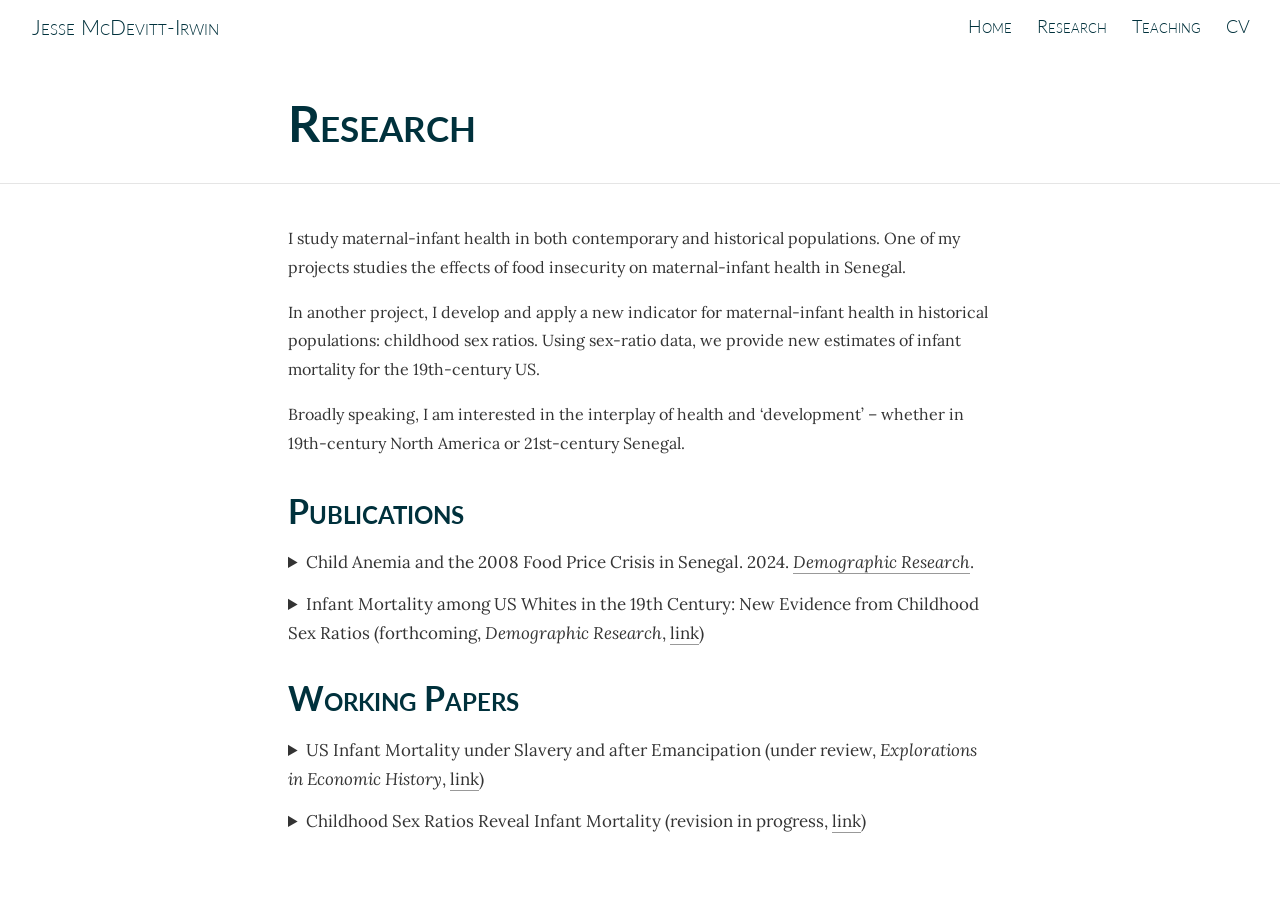
==== commit 7593a585: "Updated to reflect USIMR acceptance" ====
--- a/docs/research.html
+++ b/docs/research.html
@@ -2506,15 +2506,15 @@
 <em>I estimate the effects of the 2008 food price crisis on child hemoglobin in Senegal. Early-life hemoglobin reflects in-utero iron deposition, making it a bio-marker for maternal malnutrition. By comparing children in-utero during the 2008 crisis to those who were breastfeeding, I develop a quasi-experimental framework to quantify the impact of the 2008 crisis on maternal-infant health. I find large negative impacts of the crisis in urban Senegal, and no impact in rural areas. The effect was largest in Dakar, where it implied a more than doubling of the prevalence childhood anemia, from 1-in-3 children to 3-in-4.</em>
 </ul>
 </details>
-<h1 id="working-papers">Working Papers</h1>
 <details class="details-example">
 <summary>
-US Infant Mortality in the 19th Century: New Evidence from Childhood Sex Ratios (revisions requested, <em>Demographic Research</em>, <a href="https://jrmcirwin.github.io/sr1/USimr.pdf">link</a>)
+Infant Mortality among US Whites in the 19th Century: New Evidence from Childhood Sex Ratios (forthcoming, <em>Demographic Research</em>, <a href="https://jrmcirwin.github.io/sr1/USimr.pdf">link</a>)
 </summary>
 <ul>
 <em>We offer a new empirical basis for characterizing infant mortality: childhood sex ratios. Because males are biologically more vulnerable than females to infant mortality, high rates of infant death tend to be reflected in female-skewed childhood sex ratios. Assembling historical vital statistics and census data, we document a striking relationship between childhood sex ratios and infant mortality. Based on that relationship, we provide new estimates of infant mortality for the nineteenth-century US, a population for whom we lack vital statistics but have rich census data. We find that infant mortality for US whites was roughly 70–80 deaths per 1000 in the mid-nineteenth century.</em>
 </ul>
 </details>
+<h1 id="working-papers">Working Papers</h1>
 <details class="details-example">
 <summary>
 US Infant Mortality under Slavery and after Emancipation (under review, <em>Explorations in Economic History</em>, <a href="https://jrmcirwin.github.io/sr1/UsSlv.pdf">link</a>)
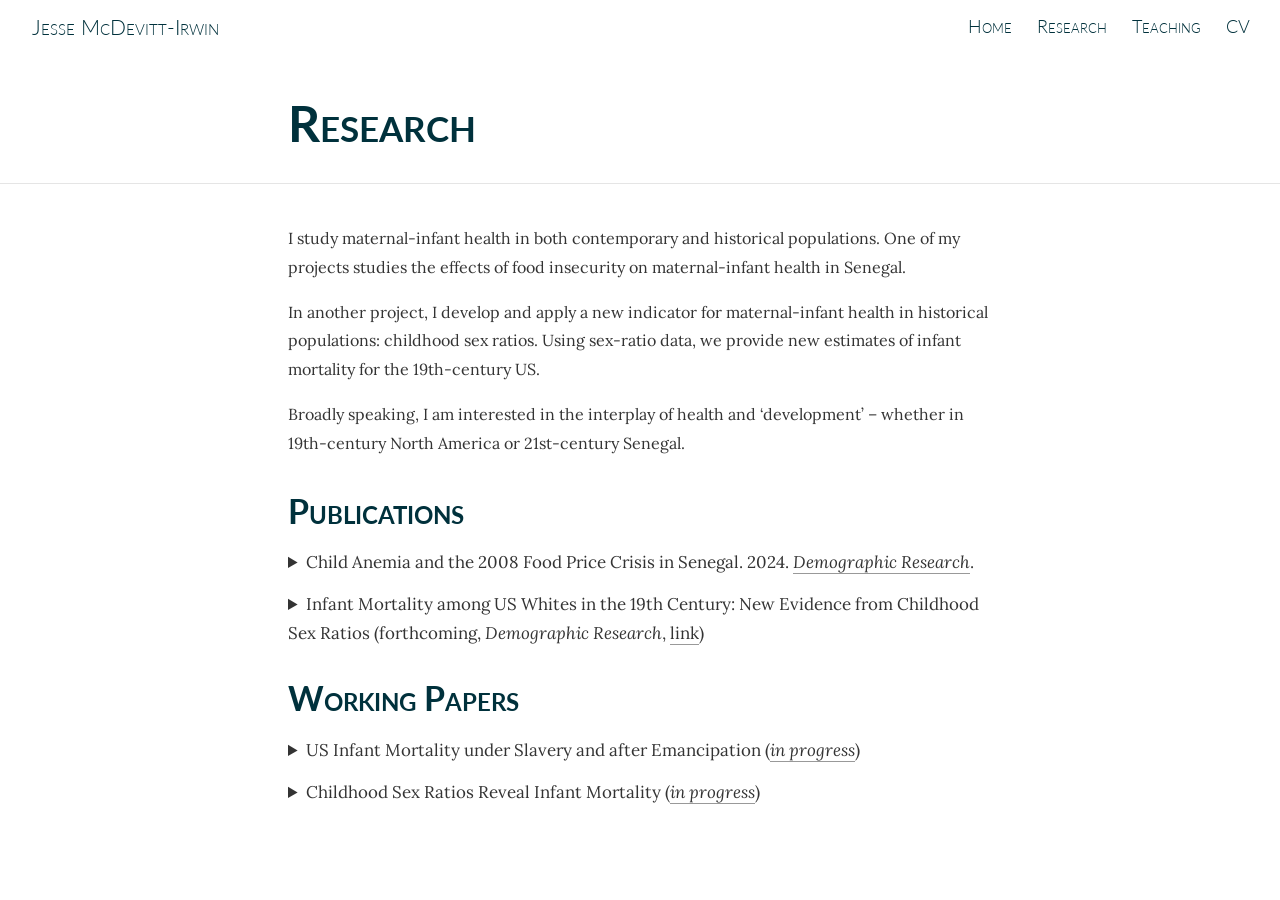
==== commit f3d40477: "update cv and research" ====
--- a/docs/research.html
+++ b/docs/research.html
@@ -2441,7 +2441,7 @@
     color: var(--hover-color, white);
   }</style>
   <!--/radix_placeholder_distill-->
-  <script src="site_libs/header-attrs-2.27/header-attrs.js"></script>
+  <script src="site_libs/header-attrs-2.29/header-attrs.js"></script>
   <script src="site_libs/popper-2.6.0/popper.min.js"></script>
   <link href="site_libs/tippy-6.2.7/tippy.css" rel="stylesheet" />
   <link href="site_libs/tippy-6.2.7/tippy-light-border.css" rel="stylesheet" />
@@ -2517,7 +2517,7 @@
 <h1 id="working-papers">Working Papers</h1>
 <details class="details-example">
 <summary>
-US Infant Mortality under Slavery and after Emancipation (under review, <em>Explorations in Economic History</em>, <a href="https://jrmcirwin.github.io/sr1/UsSlv.pdf">link</a>)
+US Infant Mortality under Slavery and after Emancipation (<a href="https://jrmcirwin.github.io/sr1/UsSlv.pdf"><em>in progress</em></a>)
 </summary>
 <ul>
 <em>I use childhood sex ratios to characterize infant mortality rates among the US Black population 1850–1880, until now a matter of speculation due to a lack of birth and death records. Because of the biological survival advantage of infant females, high rates of infant mortality tend to skew the surviving population toward females. Building on this well-known fact, I use vital statistics data from contemporary Europe to quantify the empirical relationship between infant mortality and childhood sex ratios. Applying this relationship to the 19th century US, I compare infant mortality between the Black and white populations under slavery, and infant mortality among US Blacks before and after emancipation. Circa 1850 to 1860, the infant mortality rate among the Black population was around 300 deaths per 1,000, while the rate among whites was likely below 100. Infant mortality for US Blacks improved substantially after emancipation, dropping nearly 100 points to around 200 deaths per 1000, while white infant mortality remained roughly the same, cutting the Black-white disparity in half.</em>
@@ -2525,7 +2525,7 @@
 </details>
 <details class="details-example">
 <summary>
-Childhood Sex Ratios Reveal Infant Mortality (revision in progress, <a href="https://jrmcirwin.github.io/sr1/DemPap_1.pdf">link</a>)
+Childhood Sex Ratios Reveal Infant Mortality (<a href="https://jrmcirwin.github.io/sr1/DemPap_1.pdf"><em>in progress</em></a>)
 </summary>
 <ul>
 <em>We offer a new approach to characterizing broad patterns of infant mortality, using childhood sex ratios. Girls are hardier than boys, with lower rates of infant mortality unless their biological advantage is offset by sex discrimination. Therefore, high levels of infant mortality tend to skew the surviving population toward females. Extremes of male-biased sex ratios are familiar as indicators of missing women, but the potential for sex-ratio data to reveal patterns of infant mortality estimates has gone largely unnoticed. We document the relationship between infant mortality and childhood sex ratios in historical data from Europe and its settler colonies, showing that broad patterns of infant mortality can be inferred from sex-ratio data. Widely available from census data, childhood sex ratios can shed new light on infant mortality and maternal health in populations lacking mortality data.</em>
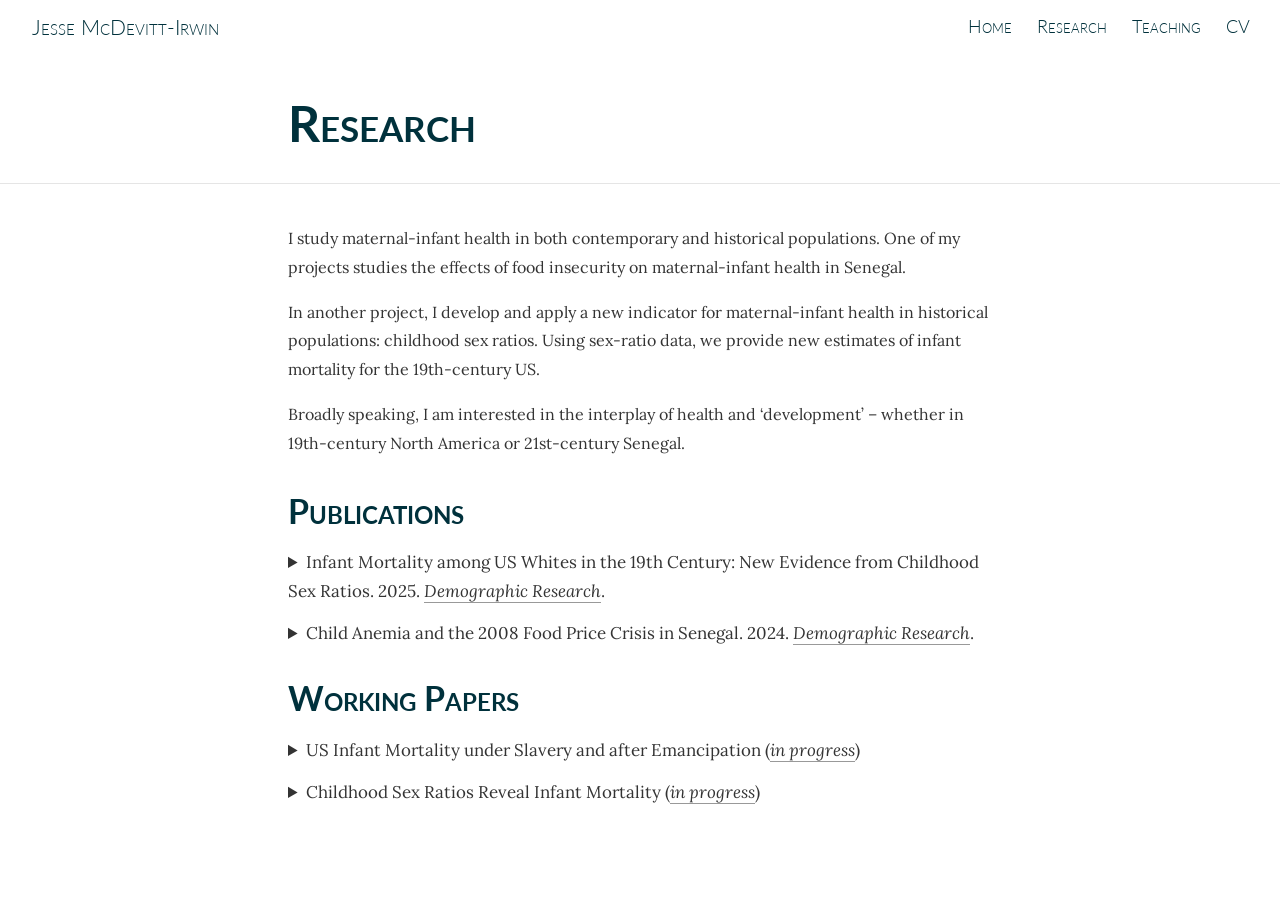
==== commit 3b2fff65: "updated with HSUS publication" ====
--- a/docs/research.html
+++ b/docs/research.html
@@ -2500,18 +2500,18 @@
 <h1 id="publications">Publications</h1>
 <details class="details-example">
 <summary>
+Infant Mortality among US Whites in the 19th Century: New Evidence from Childhood Sex Ratios. 2025. <a href="https://www.demographic-research.org/articles/volume/52/10"><em>Demographic Research</em></a>.
+</summary>
+<ul>
+<em>We offer a new empirical basis for characterizing infant mortality: childhood sex ratios. Because males are biologically more vulnerable than females to infant mortality, high rates of infant death tend to be reflected in female-skewed childhood sex ratios. Assembling historical vital statistics and census data, we document a striking relationship between childhood sex ratios and infant mortality. Based on that relationship, we provide new estimates of infant mortality for the nineteenth-century US, a population for whom we lack vital statistics but have rich census data. We find that infant mortality for US whites was roughly 70–80 deaths per 1000 in the mid-nineteenth century.</em>
+</ul>
+</details>
+<details class="details-example">
+<summary>
 Child Anemia and the 2008 Food Price Crisis in Senegal. 2024. <a href="https://www.demographic-research.org/articles/volume/51/20"><em>Demographic Research</em></a>.
 </summary>
 <ul>
 <em>I estimate the effects of the 2008 food price crisis on child hemoglobin in Senegal. Early-life hemoglobin reflects in-utero iron deposition, making it a bio-marker for maternal malnutrition. By comparing children in-utero during the 2008 crisis to those who were breastfeeding, I develop a quasi-experimental framework to quantify the impact of the 2008 crisis on maternal-infant health. I find large negative impacts of the crisis in urban Senegal, and no impact in rural areas. The effect was largest in Dakar, where it implied a more than doubling of the prevalence childhood anemia, from 1-in-3 children to 3-in-4.</em>
-</ul>
-</details>
-<details class="details-example">
-<summary>
-Infant Mortality among US Whites in the 19th Century: New Evidence from Childhood Sex Ratios (forthcoming, <em>Demographic Research</em>, <a href="https://jrmcirwin.github.io/sr1/USimr.pdf">link</a>)
-</summary>
-<ul>
-<em>We offer a new empirical basis for characterizing infant mortality: childhood sex ratios. Because males are biologically more vulnerable than females to infant mortality, high rates of infant death tend to be reflected in female-skewed childhood sex ratios. Assembling historical vital statistics and census data, we document a striking relationship between childhood sex ratios and infant mortality. Based on that relationship, we provide new estimates of infant mortality for the nineteenth-century US, a population for whom we lack vital statistics but have rich census data. We find that infant mortality for US whites was roughly 70–80 deaths per 1000 in the mid-nineteenth century.</em>
 </ul>
 </details>
 <h1 id="working-papers">Working Papers</h1>
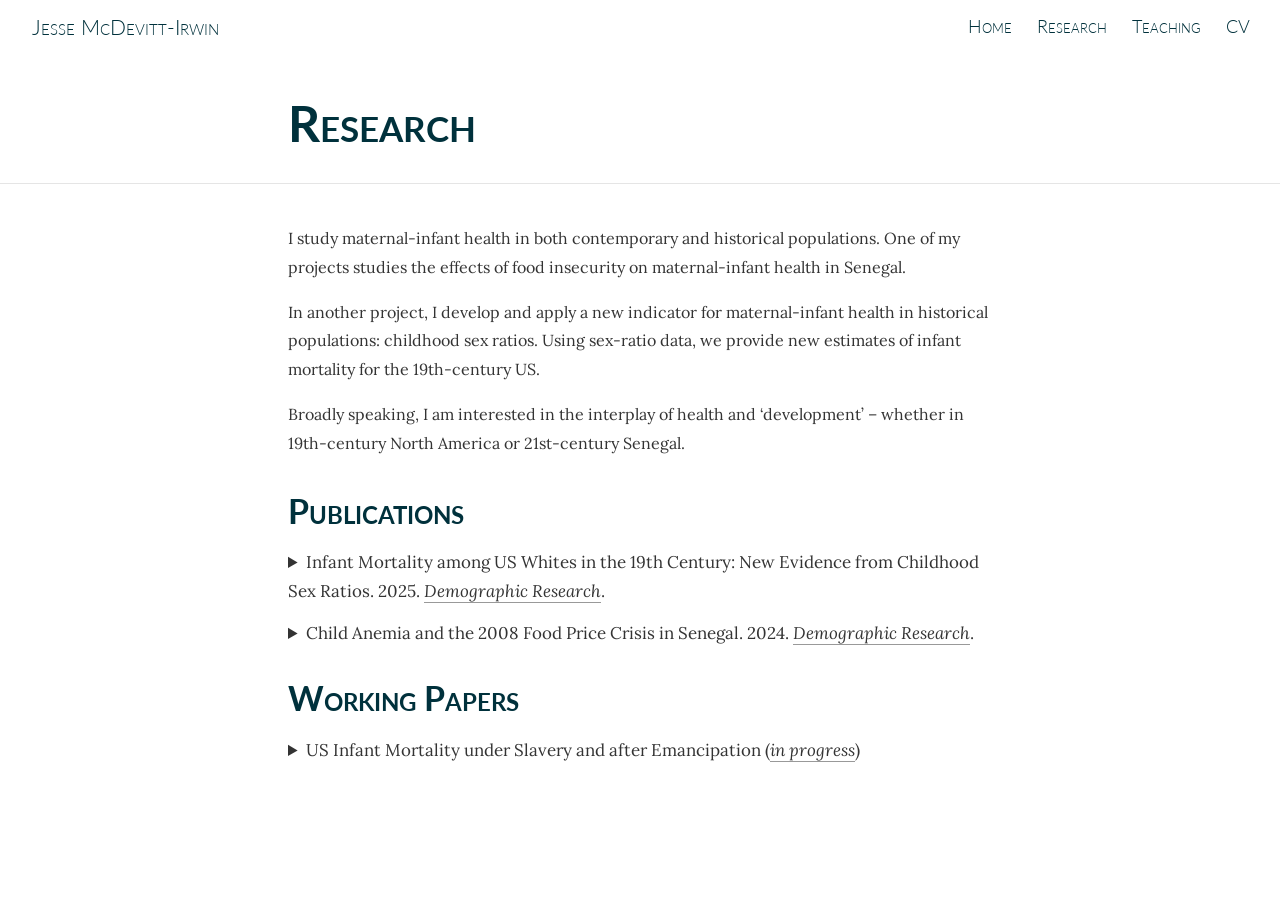
==== commit 91e1be49: "Updating for UChicago position" ====
--- a/docs/research.html
+++ b/docs/research.html
@@ -455,8 +455,8 @@
   </style>
 
   <script src="site_libs/jquery-3.6.0/jquery-3.6.0.min.js"></script>
-  <link href="site_libs/font-awesome-6.4.2/css/all.min.css" rel="stylesheet"/>
-  <link href="site_libs/font-awesome-6.4.2/css/v4-shims.min.css" rel="stylesheet"/>
+  <link href="site_libs/font-awesome-6.5.2/css/all.min.css" rel="stylesheet"/>
+  <link href="site_libs/font-awesome-6.5.2/css/v4-shims.min.css" rel="stylesheet"/>
   <script src="site_libs/headroom-0.9.4/headroom.min.js"></script>
   <script src="site_libs/autocomplete-0.37.1/autocomplete.min.js"></script>
   <script src="site_libs/fuse-6.4.1/fuse.min.js"></script>
@@ -2523,14 +2523,6 @@
 <em>I use childhood sex ratios to characterize infant mortality rates among the US Black population 1850–1880, until now a matter of speculation due to a lack of birth and death records. Because of the biological survival advantage of infant females, high rates of infant mortality tend to skew the surviving population toward females. Building on this well-known fact, I use vital statistics data from contemporary Europe to quantify the empirical relationship between infant mortality and childhood sex ratios. Applying this relationship to the 19th century US, I compare infant mortality between the Black and white populations under slavery, and infant mortality among US Blacks before and after emancipation. Circa 1850 to 1860, the infant mortality rate among the Black population was around 300 deaths per 1,000, while the rate among whites was likely below 100. Infant mortality for US Blacks improved substantially after emancipation, dropping nearly 100 points to around 200 deaths per 1000, while white infant mortality remained roughly the same, cutting the Black-white disparity in half.</em>
 </ul>
 </details>
-<details class="details-example">
-<summary>
-Childhood Sex Ratios Reveal Infant Mortality (<a href="https://jrmcirwin.github.io/sr1/DemPap_1.pdf"><em>in progress</em></a>)
-</summary>
-<ul>
-<em>We offer a new approach to characterizing broad patterns of infant mortality, using childhood sex ratios. Girls are hardier than boys, with lower rates of infant mortality unless their biological advantage is offset by sex discrimination. Therefore, high levels of infant mortality tend to skew the surviving population toward females. Extremes of male-biased sex ratios are familiar as indicators of missing women, but the potential for sex-ratio data to reveal patterns of infant mortality estimates has gone largely unnoticed. We document the relationship between infant mortality and childhood sex ratios in historical data from Europe and its settler colonies, showing that broad patterns of infant mortality can be inferred from sex-ratio data. Widely available from census data, childhood sex ratios can shed new light on infant mortality and maternal health in populations lacking mortality data.</em>
-</ul>
-</details>
 <div class="sourceCode" id="cb1"><pre class="sourceCode r distill-force-highlighting-css"><code class="sourceCode r"></code></pre></div>
 <!--radix_placeholder_article_footer-->
 <!--/radix_placeholder_article_footer-->
--- a/docs/site_libs/font-awesome-6.5.2/css/v4-shims.min.css
+++ b/docs/site_libs/font-awesome-6.5.2/css/v4-shims.min.css
@@ -0,0 +1,6 @@
+/*!
+ * Font Awesome Free 6.5.2 by @fontawesome - https://fontawesome.com
+ * License - https://fontawesome.com/license/free (Icons: CC BY 4.0, Fonts: SIL OFL 1.1, Code: MIT License)
+ * Copyright 2024 Fonticons, Inc.
+ */
+.fa.fa-glass:before{content:"\f000"}.fa.fa-envelope-o{font-family:"Font Awesome 6 Free";font-weight:400}.fa.fa-envelope-o:before{content:"\f0e0"}.fa.fa-star-o{font-family:"Font Awesome 6 Free";font-weight:400}.fa.fa-star-o:before{content:"\f005"}.fa.fa-close:before,.fa.fa-remove:before{content:"\f00d"}.fa.fa-gear:before{content:"\f013"}.fa.fa-trash-o{font-family:"Font Awesome 6 Free";font-weight:400}.fa.fa-trash-o:before{content:"\f2ed"}.fa.fa-home:before{content:"\f015"}.fa.fa-file-o{font-family:"Font Awesome 6 Free";font-weight:400}.fa.fa-file-o:before{content:"\f15b"}.fa.fa-clock-o{font-family:"Font Awesome 6 Free";font-weight:400}.fa.fa-clock-o:before{content:"\f017"}.fa.fa-arrow-circle-o-down{font-family:"Font Awesome 6 Free";font-weight:400}.fa.fa-arrow-circle-o-down:before{content:"\f358"}.fa.fa-arrow-circle-o-up{font-family:"Font Awesome 6 Free";font-weight:400}.fa.fa-arrow-circle-o-up:before{content:"\f35b"}.fa.fa-play-circle-o{font-family:"Font Awesome 6 Free";font-weight:400}.fa.fa-play-circle-o:before{content:"\f144"}.fa.fa-repeat:before,.fa.fa-rotate-right:before{content:"\f01e"}.fa.fa-refresh:before{content:"\f021"}.fa.fa-list-alt{font-family:"Font Awesome 6 Free";font-weight:400}.fa.fa-list-alt:before{content:"\f022"}.fa.fa-dedent:before{content:"\f03b"}.fa.fa-video-camera:before{content:"\f03d"}.fa.fa-picture-o{font-family:"Font Awesome 6 Free";font-weight:400}.fa.fa-picture-o:before{content:"\f03e"}.fa.fa-photo{font-family:"Font Awesome 6 Free";font-weight:400}.fa.fa-photo:before{content:"\f03e"}.fa.fa-image{font-family:"Font Awesome 6 Free";font-weight:400}.fa.fa-image:before{content:"\f03e"}.fa.fa-map-marker:before{content:"\f3c5"}.fa.fa-pencil-square-o{font-family:"Font Awesome 6 Free";font-weight:400}.fa.fa-pencil-square-o:before{content:"\f044"}.fa.fa-edit{font-family:"Font Awesome 6 Free";font-weight:400}.fa.fa-edit:before{content:"\f044"}.fa.fa-share-square-o:before{content:"\f14d"}.fa.fa-check-square-o{font-family:"Font Awesome 6 Free";font-weight:400}.fa.fa-check-square-o:before{content:"\f14a"}.fa.fa-arrows:before{content:"\f0b2"}.fa.fa-times-circle-o{font-family:"Font Awesome 6 Free";font-weight:400}.fa.fa-times-circle-o:before{content:"\f057"}.fa.fa-check-circle-o{font-family:"Font Awesome 6 Free";font-weight:400}.fa.fa-check-circle-o:before{content:"\f058"}.fa.fa-mail-forward:before{content:"\f064"}.fa.fa-expand:before{content:"\f424"}.fa.fa-compress:before{content:"\f422"}.fa.fa-eye,.fa.fa-eye-slash{font-family:"Font Awesome 6 Free";font-weight:400}.fa.fa-warning:before{content:"\f071"}.fa.fa-calendar:before{content:"\f073"}.fa.fa-arrows-v:before{content:"\f338"}.fa.fa-arrows-h:before{content:"\f337"}.fa.fa-bar-chart-o:before,.fa.fa-bar-chart:before{content:"\e0e3"}.fa.fa-twitter-square{font-family:"Font Awesome 6 Brands";font-weight:400}.fa.fa-twitter-square:before{content:"\f081"}.fa.fa-facebook-square{font-family:"Font Awesome 6 Brands";font-weight:400}.fa.fa-facebook-square:before{content:"\f082"}.fa.fa-gears:before{content:"\f085"}.fa.fa-thumbs-o-up{font-family:"Font Awesome 6 Free";font-weight:400}.fa.fa-thumbs-o-up:before{content:"\f164"}.fa.fa-thumbs-o-down{font-family:"Font Awesome 6 Free";font-weight:400}.fa.fa-thumbs-o-down:before{content:"\f165"}.fa.fa-heart-o{font-family:"Font Awesome 6 Free";font-weight:400}.fa.fa-heart-o:before{content:"\f004"}.fa.fa-sign-out:before{content:"\f2f5"}.fa.fa-linkedin-square{font-family:"Font Awesome 6 Brands";font-weight:400}.fa.fa-linkedin-square:before{content:"\f08c"}.fa.fa-thumb-tack:before{content:"\f08d"}.fa.fa-external-link:before{content:"\f35d"}.fa.fa-sign-in:before{content:"\f2f6"}.fa.fa-github-square{font-family:"Font Awesome 6 Brands";font-weight:400}.fa.fa-github-square:before{content:"\f092"}.fa.fa-lemon-o{font-family:"Font Awesome 6 Free";font-weight:400}.fa.fa-lemon-o:before{content:"\f094"}.fa.fa-square-o{font-family:"Font Awesome 6 Free";font-weight:400}.fa.fa-square-o:before{content:"\f0c8"}.fa.fa-bookmark-o{font-family:"Font Awesome 6 Free";font-weight:400}.fa.fa-bookmark-o:before{content:"\f02e"}.fa.fa-facebook,.fa.fa-twitter{font-family:"Font Awesome 6 Brands";font-weight:400}.fa.fa-facebook:before{content:"\f39e"}.fa.fa-facebook-f{font-family:"Font Awesome 6 Brands";font-weight:400}.fa.fa-facebook-f:before{content:"\f39e"}.fa.fa-github{font-family:"Font Awesome 6 Brands";font-weight:400}.fa.fa-credit-card{font-family:"Font Awesome 6 Free";font-weight:400}.fa.fa-feed:before{content:"\f09e"}.fa.fa-hdd-o{font-family:"Font Awesome 6 Free";font-weight:400}.fa.fa-hdd-o:before{content:"\f0a0"}.fa.fa-hand-o-right{font-family:"Font Awesome 6 Free";font-weight:400}.fa.fa-hand-o-right:before{content:"\f0a4"}.fa.fa-hand-o-left{font-family:"Font Awesome 6 Free";font-weight:400}.fa.fa-hand-o-left:before{content:"\f0a5"}.fa.fa-hand-o-up{font-family:"Font Awesome 6 Free";font-weight:400}.fa.fa-hand-o-up:before{content:"\f0a6"}.fa.fa-hand-o-down{font-family:"Font Awesome 6 Free";font-weight:400}.fa.fa-hand-o-down:before{content:"\f0a7"}.fa.fa-globe:before{content:"\f57d"}.fa.fa-tasks:before{content:"\f828"}.fa.fa-arrows-alt:before{content:"\f31e"}.fa.fa-group:before{content:"\f0c0"}.fa.fa-chain:before{content:"\f0c1"}.fa.fa-cut:before{content:"\f0c4"}.fa.fa-files-o{font-family:"Font Awesome 6 Free";font-weight:400}.fa.fa-files-o:before{content:"\f0c5"}.fa.fa-floppy-o{font-family:"Font Awesome 6 Free";font-weight:400}.fa.fa-floppy-o:before{content:"\f0c7"}.fa.fa-save{font-family:"Font Awesome 6 Free";font-weight:400}.fa.fa-save:before{content:"\f0c7"}.fa.fa-navicon:before,.fa.fa-reorder:before{content:"\f0c9"}.fa.fa-magic:before{content:"\e2ca"}.fa.fa-pinterest,.fa.fa-pinterest-square{font-family:"Font Awesome 6 Brands";font-weight:400}.fa.fa-pinterest-square:before{content:"\f0d3"}.fa.fa-google-plus-square{font-family:"Font Awesome 6 Brands";font-weight:400}.fa.fa-google-plus-square:before{content:"\f0d4"}.fa.fa-google-plus{font-family:"Font Awesome 6 Brands";font-weight:400}.fa.fa-google-plus:before{content:"\f0d5"}.fa.fa-money:before{content:"\f3d1"}.fa.fa-unsorted:before{content:"\f0dc"}.fa.fa-sort-desc:before{content:"\f0dd"}.fa.fa-sort-asc:before{content:"\f0de"}.fa.fa-linkedin{font-family:"Font Awesome 6 Brands";font-weight:400}.fa.fa-linkedin:before{content:"\f0e1"}.fa.fa-rotate-left:before{content:"\f0e2"}.fa.fa-legal:before{content:"\f0e3"}.fa.fa-dashboard:before,.fa.fa-tachometer:before{content:"\f625"}.fa.fa-comment-o{font-family:"Font Awesome 6 Free";font-weight:400}.fa.fa-comment-o:before{content:"\f075"}.fa.fa-comments-o{font-family:"Font Awesome 6 Free";font-weight:400}.fa.fa-comments-o:before{content:"\f086"}.fa.fa-flash:before{content:"\f0e7"}.fa.fa-clipboard:before{content:"\f0ea"}.fa.fa-lightbulb-o{font-family:"Font Awesome 6 Free";font-weight:400}.fa.fa-lightbulb-o:before{content:"\f0eb"}.fa.fa-exchange:before{content:"\f362"}.fa.fa-cloud-download:before{content:"\f0ed"}.fa.fa-cloud-upload:before{content:"\f0ee"}.fa.fa-bell-o{font-family:"Font Awesome 6 Free";font-weight:400}.fa.fa-bell-o:before{content:"\f0f3"}.fa.fa-cutlery:before{content:"\f2e7"}.fa.fa-file-text-o{font-family:"Font Awesome 6 Free";font-weight:400}.fa.fa-file-text-o:before{content:"\f15c"}.fa.fa-building-o{font-family:"Font Awesome 6 Free";font-weight:400}.fa.fa-building-o:before{content:"\f1ad"}.fa.fa-hospital-o{font-family:"Font Awesome 6 Free";font-weight:400}.fa.fa-hospital-o:before{content:"\f0f8"}.fa.fa-tablet:before{content:"\f3fa"}.fa.fa-mobile-phone:before,.fa.fa-mobile:before{content:"\f3cd"}.fa.fa-circle-o{font-family:"Font Awesome 6 Free";font-weight:400}.fa.fa-circle-o:before{content:"\f111"}.fa.fa-mail-reply:before{content:"\f3e5"}.fa.fa-github-alt{font-family:"Font Awesome 6 Brands";font-weight:400}.fa.fa-folder-o{font-family:"Font Awesome 6 Free";font-weight:400}.fa.fa-folder-o:before{content:"\f07b"}.fa.fa-folder-open-o{font-family:"Font Awesome 6 Free";font-weight:400}.fa.fa-folder-open-o:before{content:"\f07c"}.fa.fa-smile-o{font-family:"Font Awesome 6 Free";font-weight:400}.fa.fa-smile-o:before{content:"\f118"}.fa.fa-frown-o{font-family:"Font Awesome 6 Free";font-weight:400}.fa.fa-frown-o:before{content:"\f119"}.fa.fa-meh-o{font-family:"Font Awesome 6 Free";font-weight:400}.fa.fa-meh-o:before{content:"\f11a"}.fa.fa-keyboard-o{font-family:"Font Awesome 6 Free";font-weight:400}.fa.fa-keyboard-o:before{content:"\f11c"}.fa.fa-flag-o{font-family:"Font Awesome 6 Free";font-weight:400}.fa.fa-flag-o:before{content:"\f024"}.fa.fa-mail-reply-all:before{content:"\f122"}.fa.fa-star-half-o{font-family:"Font Awesome 6 Free";font-weight:400}.fa.fa-star-half-o:before{content:"\f5c0"}.fa.fa-star-half-empty{font-family:"Font Awesome 6 Free";font-weight:400}.fa.fa-star-half-empty:before{content:"\f5c0"}.fa.fa-star-half-full{font-family:"Font Awesome 6 Free";font-weight:400}.fa.fa-star-half-full:before{content:"\f5c0"}.fa.fa-code-fork:before{content:"\f126"}.fa.fa-chain-broken:before,.fa.fa-unlink:before{content:"\f127"}.fa.fa-calendar-o{font-family:"Font Awesome 6 Free";font-weight:400}.fa.fa-calendar-o:before{content:"\f133"}.fa.fa-css3,.fa.fa-html5,.fa.fa-maxcdn{font-family:"Font Awesome 6 Brands";font-weight:400}.fa.fa-unlock-alt:before{content:"\f09c"}.fa.fa-minus-square-o{font-family:"Font Awesome 6 Free";font-weight:400}.fa.fa-minus-square-o:before{content:"\f146"}.fa.fa-level-up:before{content:"\f3bf"}.fa.fa-level-down:before{content:"\f3be"}.fa.fa-pencil-square:before{content:"\f14b"}.fa.fa-external-link-square:before{content:"\f360"}.fa.fa-compass{font-family:"Font Awesome 6 Free";font-weight:400}.fa.fa-caret-square-o-down{font-family:"Font Awesome 6 Free";font-weight:400}.fa.fa-caret-square-o-down:before{content:"\f150"}.fa.fa-toggle-down{font-family:"Font Awesome 6 Free";font-weight:400}.fa.fa-toggle-down:before{content:"\f150"}.fa.fa-caret-square-o-up{font-family:"Font Awesome 6 Free";font-weight:400}.fa.fa-caret-square-o-up:before{content:"\f151"}.fa.fa-toggle-up{font-family:"Font Awesome 6 Free";font-weight:400}.fa.fa-toggle-up:before{content:"\f151"}.fa.fa-caret-square-o-right{font-family:"Font Awesome 6 Free";font-weight:400}.fa.fa-caret-square-o-right:before{content:"\f152"}.fa.fa-toggle-right{font-family:"Font Awesome 6 Free";font-weight:400}.fa.fa-toggle-right:before{content:"\f152"}.fa.fa-eur:before,.fa.fa-euro:before{content:"\f153"}.fa.fa-gbp:before{content:"\f154"}.fa.fa-dollar:before,.fa.fa-usd:before{content:"\24"}.fa.fa-inr:before,.fa.fa-rupee:before{content:"\e1bc"}.fa.fa-cny:before,.fa.fa-jpy:before,.fa.fa-rmb:before,.fa.fa-yen:before{content:"\f157"}.fa.fa-rouble:before,.fa.fa-rub:before,.fa.fa-ruble:before{content:"\f158"}.fa.fa-krw:before,.fa.fa-won:before{content:"\f159"}.fa.fa-bitcoin,.fa.fa-btc{font-family:"Font Awesome 6 Brands";font-weight:400}.fa.fa-bitcoin:before{content:"\f15a"}.fa.fa-file-text:before{content:"\f15c"}.fa.fa-sort-alpha-asc:before{content:"\f15d"}.fa.fa-sort-alpha-desc:before{content:"\f881"}.fa.fa-sort-amount-asc:before{content:"\f884"}.fa.fa-sort-amount-desc:before{content:"\f160"}.fa.fa-sort-numeric-asc:before{content:"\f162"}.fa.fa-sort-numeric-desc:before{content:"\f886"}.fa.fa-youtube-square{font-family:"Font Awesome 6 Brands";font-weight:400}.fa.fa-youtube-square:before{content:"\f431"}.fa.fa-xing,.fa.fa-xing-square,.fa.fa-youtube{font-family:"Font Awesome 6 Brands";font-weight:400}.fa.fa-xing-square:before{content:"\f169"}.fa.fa-youtube-play{font-family:"Font Awesome 6 Brands";font-weight:400}.fa.fa-youtube-play:before{content:"\f167"}.fa.fa-adn,.fa.fa-bitbucket,.fa.fa-bitbucket-square,.fa.fa-dropbox,.fa.fa-flickr,.fa.fa-instagram,.fa.fa-stack-overflow{font-family:"Font Awesome 6 Brands";font-weight:400}.fa.fa-bitbucket-square:before{content:"\f171"}.fa.fa-tumblr,.fa.fa-tumblr-square{font-family:"Font Awesome 6 Brands";font-weight:400}.fa.fa-tumblr-square:before{content:"\f174"}.fa.fa-long-arrow-down:before{content:"\f309"}.fa.fa-long-arrow-up:before{content:"\f30c"}.fa.fa-long-arrow-left:before{content:"\f30a"}.fa.fa-long-arrow-right:before{content:"\f30b"}.fa.fa-android,.fa.fa-apple,.fa.fa-dribbble,.fa.fa-foursquare,.fa.fa-gittip,.fa.fa-gratipay,.fa.fa-linux,.fa.fa-skype,.fa.fa-trello,.fa.fa-windows{font-family:"Font Awesome 6 Brands";font-weight:400}.fa.fa-gittip:before{content:"\f184"}.fa.fa-sun-o{font-family:"Font Awesome 6 Free";font-weight:400}.fa.fa-sun-o:before{content:"\f185"}.fa.fa-moon-o{font-family:"Font Awesome 6 Free";font-weight:400}.fa.fa-moon-o:before{content:"\f186"}.fa.fa-pagelines,.fa.fa-renren,.fa.fa-stack-exchange,.fa.fa-vk,.fa.fa-weibo{font-family:"Font Awesome 6 Brands";font-weight:400}.fa.fa-arrow-circle-o-right{font-family:"Font Awesome 6 Free";font-weight:400}.fa.fa-arrow-circle-o-right:before{content:"\f35a"}.fa.fa-arrow-circle-o-left{font-family:"Font Awesome 6 Free";font-weight:400}.fa.fa-arrow-circle-o-left:before{content:"\f359"}.fa.fa-caret-square-o-left{font-family:"Font Awesome 6 Free";font-weight:400}.fa.fa-caret-square-o-left:before{content:"\f191"}.fa.fa-toggle-left{font-family:"Font Awesome 6 Free";font-weight:400}.fa.fa-toggle-left:before{content:"\f191"}.fa.fa-dot-circle-o{font-family:"Font Awesome 6 Free";font-weight:400}.fa.fa-dot-circle-o:before{content:"\f192"}.fa.fa-vimeo-square{font-family:"Font Awesome 6 Brands";font-weight:400}.fa.fa-vimeo-square:before{content:"\f194"}.fa.fa-try:before,.fa.fa-turkish-lira:before{content:"\e2bb"}.fa.fa-plus-square-o{font-family:"Font Awesome 6 Free";font-weight:400}.fa.fa-plus-square-o:before{content:"\f0fe"}.fa.fa-openid,.fa.fa-slack,.fa.fa-wordpress{font-family:"Font Awesome 6 Brands";font-weight:400}.fa.fa-bank:before,.fa.fa-institution:before{content:"\f19c"}.fa.fa-mortar-board:before{content:"\f19d"}.fa.fa-google,.fa.fa-reddit,.fa.fa-reddit-square,.fa.fa-yahoo{font-family:"Font Awesome 6 Brands";font-weight:400}.fa.fa-reddit-square:before{content:"\f1a2"}.fa.fa-behance,.fa.fa-behance-square,.fa.fa-delicious,.fa.fa-digg,.fa.fa-drupal,.fa.fa-joomla,.fa.fa-pied-piper-alt,.fa.fa-pied-piper-pp,.fa.fa-stumbleupon,.fa.fa-stumbleupon-circle{font-family:"Font Awesome 6 Brands";font-weight:400}.fa.fa-behance-square:before{content:"\f1b5"}.fa.fa-steam,.fa.fa-steam-square{font-family:"Font Awesome 6 Brands";font-weight:400}.fa.fa-steam-square:before{content:"\f1b7"}.fa.fa-automobile:before{content:"\f1b9"}.fa.fa-cab:before{content:"\f1ba"}.fa.fa-deviantart,.fa.fa-soundcloud,.fa.fa-spotify{font-family:"Font Awesome 6 Brands";font-weight:400}.fa.fa-file-pdf-o{font-family:"Font Awesome 6 Free";font-weight:400}.fa.fa-file-pdf-o:before{content:"\f1c1"}.fa.fa-file-word-o{font-family:"Font Awesome 6 Free";font-weight:400}.fa.fa-file-word-o:before{content:"\f1c2"}.fa.fa-file-excel-o{font-family:"Font Awesome 6 Free";font-weight:400}.fa.fa-file-excel-o:before{content:"\f1c3"}.fa.fa-file-powerpoint-o{font-family:"Font Awesome 6 Free";font-weight:400}.fa.fa-file-powerpoint-o:before{content:"\f1c4"}.fa.fa-file-image-o{font-family:"Font Awesome 6 Free";font-weight:400}.fa.fa-file-image-o:before{content:"\f1c5"}.fa.fa-file-photo-o{font-family:"Font Awesome 6 Free";font-weight:400}.fa.fa-file-photo-o:before{content:"\f1c5"}.fa.fa-file-picture-o{font-family:"Font Awesome 6 Free";font-weight:400}.fa.fa-file-picture-o:before{content:"\f1c5"}.fa.fa-file-archive-o{font-family:"Font Awesome 6 Free";font-weight:400}.fa.fa-file-archive-o:before{content:"\f1c6"}.fa.fa-file-zip-o{font-family:"Font Awesome 6 Free";font-weight:400}.fa.fa-file-zip-o:before{content:"\f1c6"}.fa.fa-file-audio-o{font-family:"Font Awesome 6 Free";font-weight:400}.fa.fa-file-audio-o:before{content:"\f1c7"}.fa.fa-file-sound-o{font-family:"Font Awesome 6 Free";font-weight:400}.fa.fa-file-sound-o:before{content:"\f1c7"}.fa.fa-file-video-o{font-family:"Font Awesome 6 Free";font-weight:400}.fa.fa-file-video-o:before{content:"\f1c8"}.fa.fa-file-movie-o{font-family:"Font Awesome 6 Free";font-weight:400}.fa.fa-file-movie-o:before{content:"\f1c8"}.fa.fa-file-code-o{font-family:"Font Awesome 6 Free";font-weight:400}.fa.fa-file-code-o:before{content:"\f1c9"}.fa.fa-codepen,.fa.fa-jsfiddle,.fa.fa-vine{font-family:"Font Awesome 6 Brands";font-weight:400}.fa.fa-life-bouy:before,.fa.fa-life-buoy:before,.fa.fa-life-saver:before,.fa.fa-support:before{content:"\f1cd"}.fa.fa-circle-o-notch:before{content:"\f1ce"}.fa.fa-ra,.fa.fa-rebel{font-family:"Font Awesome 6 Brands";font-weight:400}.fa.fa-ra:before{content:"\f1d0"}.fa.fa-resistance{font-family:"Font Awesome 6 Brands";font-weight:400}.fa.fa-resistance:before{content:"\f1d0"}.fa.fa-empire,.fa.fa-ge{font-family:"Font Awesome 6 Brands";font-weight:400}.fa.fa-ge:before{content:"\f1d1"}.fa.fa-git-square{font-family:"Font Awesome 6 Brands";font-weight:400}.fa.fa-git-square:before{content:"\f1d2"}.fa.fa-git,.fa.fa-hacker-news,.fa.fa-y-combinator-square{font-family:"Font Awesome 6 Brands";font-weight:400}.fa.fa-y-combinator-square:before{content:"\f1d4"}.fa.fa-yc-square{font-family:"Font Awesome 6 Brands";font-weight:400}.fa.fa-yc-square:before{content:"\f1d4"}.fa.fa-qq,.fa.fa-tencent-weibo,.fa.fa-wechat,.fa.fa-weixin{font-family:"Font Awesome 6 Brands";font-weight:400}.fa.fa-wechat:before{content:"\f1d7"}.fa.fa-send:before{content:"\f1d8"}.fa.fa-paper-plane-o{font-family:"Font Awesome 6 Free";font-weight:400}.fa.fa-paper-plane-o:before{content:"\f1d8"}.fa.fa-send-o{font-family:"Font Awesome 6 Free";font-weight:400}.fa.fa-send-o:before{content:"\f1d8"}.fa.fa-circle-thin{font-family:"Font Awesome 6 Free";font-weight:400}.fa.fa-circle-thin:before{content:"\f111"}.fa.fa-header:before{content:"\f1dc"}.fa.fa-futbol-o{font-family:"Font Awesome 6 Free";font-weight:400}.fa.fa-futbol-o:before{content:"\f1e3"}.fa.fa-soccer-ball-o{font-family:"Font Awesome 6 Free";font-weight:400}.fa.fa-soccer-ball-o:before{content:"\f1e3"}.fa.fa-slideshare,.fa.fa-twitch,.fa.fa-yelp{font-family:"Font Awesome 6 Brands";font-weight:400}.fa.fa-newspaper-o{font-family:"Font Awesome 6 Free";font-weight:400}.fa.fa-newspaper-o:before{content:"\f1ea"}.fa.fa-cc-amex,.fa.fa-cc-discover,.fa.fa-cc-mastercard,.fa.fa-cc-paypal,.fa.fa-cc-stripe,.fa.fa-cc-visa,.fa.fa-google-wallet,.fa.fa-paypal{font-family:"Font Awesome 6 Brands";font-weight:400}.fa.fa-bell-slash-o{font-family:"Font Awesome 6 Free";font-weight:400}.fa.fa-bell-slash-o:before{content:"\f1f6"}.fa.fa-trash:before{content:"\f2ed"}.fa.fa-copyright{font-family:"Font Awesome 6 Free";font-weight:400}.fa.fa-eyedropper:before{content:"\f1fb"}.fa.fa-area-chart:before{content:"\f1fe"}.fa.fa-pie-chart:before{content:"\f200"}.fa.fa-line-chart:before{content:"\f201"}.fa.fa-lastfm,.fa.fa-lastfm-square{font-family:"Font Awesome 6 Brands";font-weight:400}.fa.fa-lastfm-square:before{content:"\f203"}.fa.fa-angellist,.fa.fa-ioxhost{font-family:"Font Awesome 6 Brands";font-weight:400}.fa.fa-cc{font-family:"Font Awesome 6 Free";font-weight:400}.fa.fa-cc:before{content:"\f20a"}.fa.fa-ils:before,.fa.fa-shekel:before,.fa.fa-sheqel:before{content:"\f20b"}.fa.fa-buysellads,.fa.fa-connectdevelop,.fa.fa-dashcube,.fa.fa-forumbee,.fa.fa-leanpub,.fa.fa-sellsy,.fa.fa-shirtsinbulk,.fa.fa-simplybuilt,.fa.fa-skyatlas{font-family:"Font Awesome 6 Brands";font-weight:400}.fa.fa-diamond{font-family:"Font Awesome 6 Free";font-weight:400}.fa.fa-diamond:before{content:"\f3a5"}.fa.fa-intersex:before,.fa.fa-transgender:before{content:"\f224"}.fa.fa-transgender-alt:before{content:"\f225"}.fa.fa-facebook-official{font-family:"Font Awesome 6 Brands";font-weight:400}.fa.fa-facebook-official:before{content:"\f09a"}.fa.fa-pinterest-p,.fa.fa-whatsapp{font-family:"Font Awesome 6 Brands";font-weight:400}.fa.fa-hotel:before{content:"\f236"}.fa.fa-medium,.fa.fa-viacoin,.fa.fa-y-combinator,.fa.fa-yc{font-family:"Font Awesome 6 Brands";font-weight:400}.fa.fa-yc:before{content:"\f23b"}.fa.fa-expeditedssl,.fa.fa-opencart,.fa.fa-optin-monster{font-family:"Font Awesome 6 Brands";font-weight:400}.fa.fa-battery-4:before,.fa.fa-battery:before{content:"\f240"}.fa.fa-battery-3:before{content:"\f241"}.fa.fa-battery-2:before{content:"\f242"}.fa.fa-battery-1:before{content:"\f243"}.fa.fa-battery-0:before{content:"\f244"}.fa.fa-object-group,.fa.fa-object-ungroup,.fa.fa-sticky-note-o{font-family:"Font Awesome 6 Free";font-weight:400}.fa.fa-sticky-note-o:before{content:"\f249"}.fa.fa-cc-diners-club,.fa.fa-cc-jcb{font-family:"Font Awesome 6 Brands";font-weight:400}.fa.fa-clone{font-family:"Font Awesome 6 Free";font-weight:400}.fa.fa-hourglass-o:before{content:"\f254"}.fa.fa-hourglass-1:before{content:"\f251"}.fa.fa-hourglass-2:before{content:"\f252"}.fa.fa-hourglass-3:before{content:"\f253"}.fa.fa-hand-rock-o{font-family:"Font Awesome 6 Free";font-weight:400}.fa.fa-hand-rock-o:before{content:"\f255"}.fa.fa-hand-grab-o{font-family:"Font Awesome 6 Free";font-weight:400}.fa.fa-hand-grab-o:before{content:"\f255"}.fa.fa-hand-paper-o{font-family:"Font Awesome 6 Free";font-weight:400}.fa.fa-hand-paper-o:before{content:"\f256"}.fa.fa-hand-stop-o{font-family:"Font Awesome 6 Free";font-weight:400}.fa.fa-hand-stop-o:before{content:"\f256"}.fa.fa-hand-scissors-o{font-family:"Font Awesome 6 Free";font-weight:400}.fa.fa-hand-scissors-o:before{content:"\f257"}.fa.fa-hand-lizard-o{font-family:"Font Awesome 6 Free";font-weight:400}.fa.fa-hand-lizard-o:before{content:"\f258"}.fa.fa-hand-spock-o{font-family:"Font Awesome 6 Free";font-weight:400}.fa.fa-hand-spock-o:before{content:"\f259"}.fa.fa-hand-pointer-o{font-family:"Font Awesome 6 Free";font-weight:400}.fa.fa-hand-pointer-o:before{content:"\f25a"}.fa.fa-hand-peace-o{font-family:"Font Awesome 6 Free";font-weight:400}.fa.fa-hand-peace-o:before{content:"\f25b"}.fa.fa-registered{font-family:"Font Awesome 6 Free";font-weight:400}.fa.fa-creative-commons,.fa.fa-gg,.fa.fa-gg-circle,.fa.fa-odnoklassniki,.fa.fa-odnoklassniki-square{font-family:"Font Awesome 6 Brands";font-weight:400}.fa.fa-odnoklassniki-square:before{content:"\f264"}.fa.fa-chrome,.fa.fa-firefox,.fa.fa-get-pocket,.fa.fa-internet-explorer,.fa.fa-opera,.fa.fa-safari,.fa.fa-wikipedia-w{font-family:"Font Awesome 6 Brands";font-weight:400}.fa.fa-television:before{content:"\f26c"}.fa.fa-500px,.fa.fa-amazon,.fa.fa-contao{font-family:"Font Awesome 6 Brands";font-weight:400}.fa.fa-calendar-plus-o{font-family:"Font Awesome 6 Free";font-weight:400}.fa.fa-calendar-plus-o:before{content:"\f271"}.fa.fa-calendar-minus-o{font-family:"Font Awesome 6 Free";font-weight:400}.fa.fa-calendar-minus-o:before{content:"\f272"}.fa.fa-calendar-times-o{font-family:"Font Awesome 6 Free";font-weight:400}.fa.fa-calendar-times-o:before{content:"\f273"}.fa.fa-calendar-check-o{font-family:"Font Awesome 6 Free";font-weight:400}.fa.fa-calendar-check-o:before{content:"\f274"}.fa.fa-map-o{font-family:"Font Awesome 6 Free";font-weight:400}.fa.fa-map-o:before{content:"\f279"}.fa.fa-commenting:before{content:"\f4ad"}.fa.fa-commenting-o{font-family:"Font Awesome 6 Free";font-weight:400}.fa.fa-commenting-o:before{content:"\f4ad"}.fa.fa-houzz,.fa.fa-vimeo{font-family:"Font Awesome 6 Brands";font-weight:400}.fa.fa-vimeo:before{content:"\f27d"}.fa.fa-black-tie,.fa.fa-edge,.fa.fa-fonticons,.fa.fa-reddit-alien{font-family:"Font Awesome 6 Brands";font-weight:400}.fa.fa-credit-card-alt:before{content:"\f09d"}.fa.fa-codiepie,.fa.fa-fort-awesome,.fa.fa-mixcloud,.fa.fa-modx,.fa.fa-product-hunt,.fa.fa-scribd,.fa.fa-usb{font-family:"Font Awesome 6 Brands";font-weight:400}.fa.fa-pause-circle-o{font-family:"Font Awesome 6 Free";font-weight:400}.fa.fa-pause-circle-o:before{content:"\f28b"}.fa.fa-stop-circle-o{font-family:"Font Awesome 6 Free";font-weight:400}.fa.fa-stop-circle-o:before{content:"\f28d"}.fa.fa-bluetooth,.fa.fa-bluetooth-b,.fa.fa-envira,.fa.fa-gitlab,.fa.fa-wheelchair-alt,.fa.fa-wpbeginner,.fa.fa-wpforms{font-family:"Font Awesome 6 Brands";font-weight:400}.fa.fa-wheelchair-alt:before{content:"\f368"}.fa.fa-question-circle-o{font-family:"Font Awesome 6 Free";font-weight:400}.fa.fa-question-circle-o:before{content:"\f059"}.fa.fa-volume-control-phone:before{content:"\f2a0"}.fa.fa-asl-interpreting:before{content:"\f2a3"}.fa.fa-deafness:before,.fa.fa-hard-of-hearing:before{content:"\f2a4"}.fa.fa-glide,.fa.fa-glide-g{font-family:"Font Awesome 6 Brands";font-weight:400}.fa.fa-signing:before{content:"\f2a7"}.fa.fa-viadeo,.fa.fa-viadeo-square{font-family:"Font Awesome 6 Brands";font-weight:400}.fa.fa-viadeo-square:before{content:"\f2aa"}.fa.fa-snapchat,.fa.fa-snapchat-ghost{font-family:"Font Awesome 6 Brands";font-weight:400}.fa.fa-snapchat-ghost:before{content:"\f2ab"}.fa.fa-snapchat-square{font-family:"Font Awesome 6 Brands";font-weight:400}.fa.fa-snapchat-square:before{content:"\f2ad"}.fa.fa-first-order,.fa.fa-google-plus-official,.fa.fa-pied-piper,.fa.fa-themeisle,.fa.fa-yoast{font-family:"Font Awesome 6 Brands";font-weight:400}.fa.fa-google-plus-official:before{content:"\f2b3"}.fa.fa-google-plus-circle{font-family:"Font Awesome 6 Brands";font-weight:400}.fa.fa-google-plus-circle:before{content:"\f2b3"}.fa.fa-fa,.fa.fa-font-awesome{font-family:"Font Awesome 6 Brands";font-weight:400}.fa.fa-fa:before{content:"\f2b4"}.fa.fa-handshake-o{font-family:"Font Awesome 6 Free";font-weight:400}.fa.fa-handshake-o:before{content:"\f2b5"}.fa.fa-envelope-open-o{font-family:"Font Awesome 6 Free";font-weight:400}.fa.fa-envelope-open-o:before{content:"\f2b6"}.fa.fa-linode{font-family:"Font Awesome 6 Brands";font-weight:400}.fa.fa-address-book-o{font-family:"Font Awesome 6 Free";font-weight:400}.fa.fa-address-book-o:before{content:"\f2b9"}.fa.fa-vcard:before{content:"\f2bb"}.fa.fa-address-card-o{font-family:"Font Awesome 6 Free";font-weight:400}.fa.fa-address-card-o:before{content:"\f2bb"}.fa.fa-vcard-o{font-family:"Font Awesome 6 Free";font-weight:400}.fa.fa-vcard-o:before{content:"\f2bb"}.fa.fa-user-circle-o{font-family:"Font Awesome 6 Free";font-weight:400}.fa.fa-user-circle-o:before{content:"\f2bd"}.fa.fa-user-o{font-family:"Font Awesome 6 Free";font-weight:400}.fa.fa-user-o:before{content:"\f007"}.fa.fa-id-badge{font-family:"Font Awesome 6 Free";font-weight:400}.fa.fa-drivers-license:before{content:"\f2c2"}.fa.fa-id-card-o{font-family:"Font Awesome 6 Free";font-weight:400}.fa.fa-id-card-o:before{content:"\f2c2"}.fa.fa-drivers-license-o{font-family:"Font Awesome 6 Free";font-weight:400}.fa.fa-drivers-license-o:before{content:"\f2c2"}.fa.fa-free-code-camp,.fa.fa-quora,.fa.fa-telegram{font-family:"Font Awesome 6 Brands";font-weight:400}.fa.fa-thermometer-4:before,.fa.fa-thermometer:before{content:"\f2c7"}.fa.fa-thermometer-3:before{content:"\f2c8"}.fa.fa-thermometer-2:before{content:"\f2c9"}.fa.fa-thermometer-1:before{content:"\f2ca"}.fa.fa-thermometer-0:before{content:"\f2cb"}.fa.fa-bathtub:before,.fa.fa-s15:before{content:"\f2cd"}.fa.fa-window-maximize,.fa.fa-window-restore{font-family:"Font Awesome 6 Free";font-weight:400}.fa.fa-times-rectangle:before{content:"\f410"}.fa.fa-window-close-o{font-family:"Font Awesome 6 Free";font-weight:400}.fa.fa-window-close-o:before{content:"\f410"}.fa.fa-times-rectangle-o{font-family:"Font Awesome 6 Free";font-weight:400}.fa.fa-times-rectangle-o:before{content:"\f410"}.fa.fa-bandcamp,.fa.fa-eercast,.fa.fa-etsy,.fa.fa-grav,.fa.fa-imdb,.fa.fa-ravelry{font-family:"Font Awesome 6 Brands";font-weight:400}.fa.fa-eercast:before{content:"\f2da"}.fa.fa-snowflake-o{font-family:"Font Awesome 6 Free";font-weight:400}.fa.fa-snowflake-o:before{content:"\f2dc"}.fa.fa-meetup,.fa.fa-superpowers,.fa.fa-wpexplorer{font-family:"Font Awesome 6 Brands";font-weight:400}
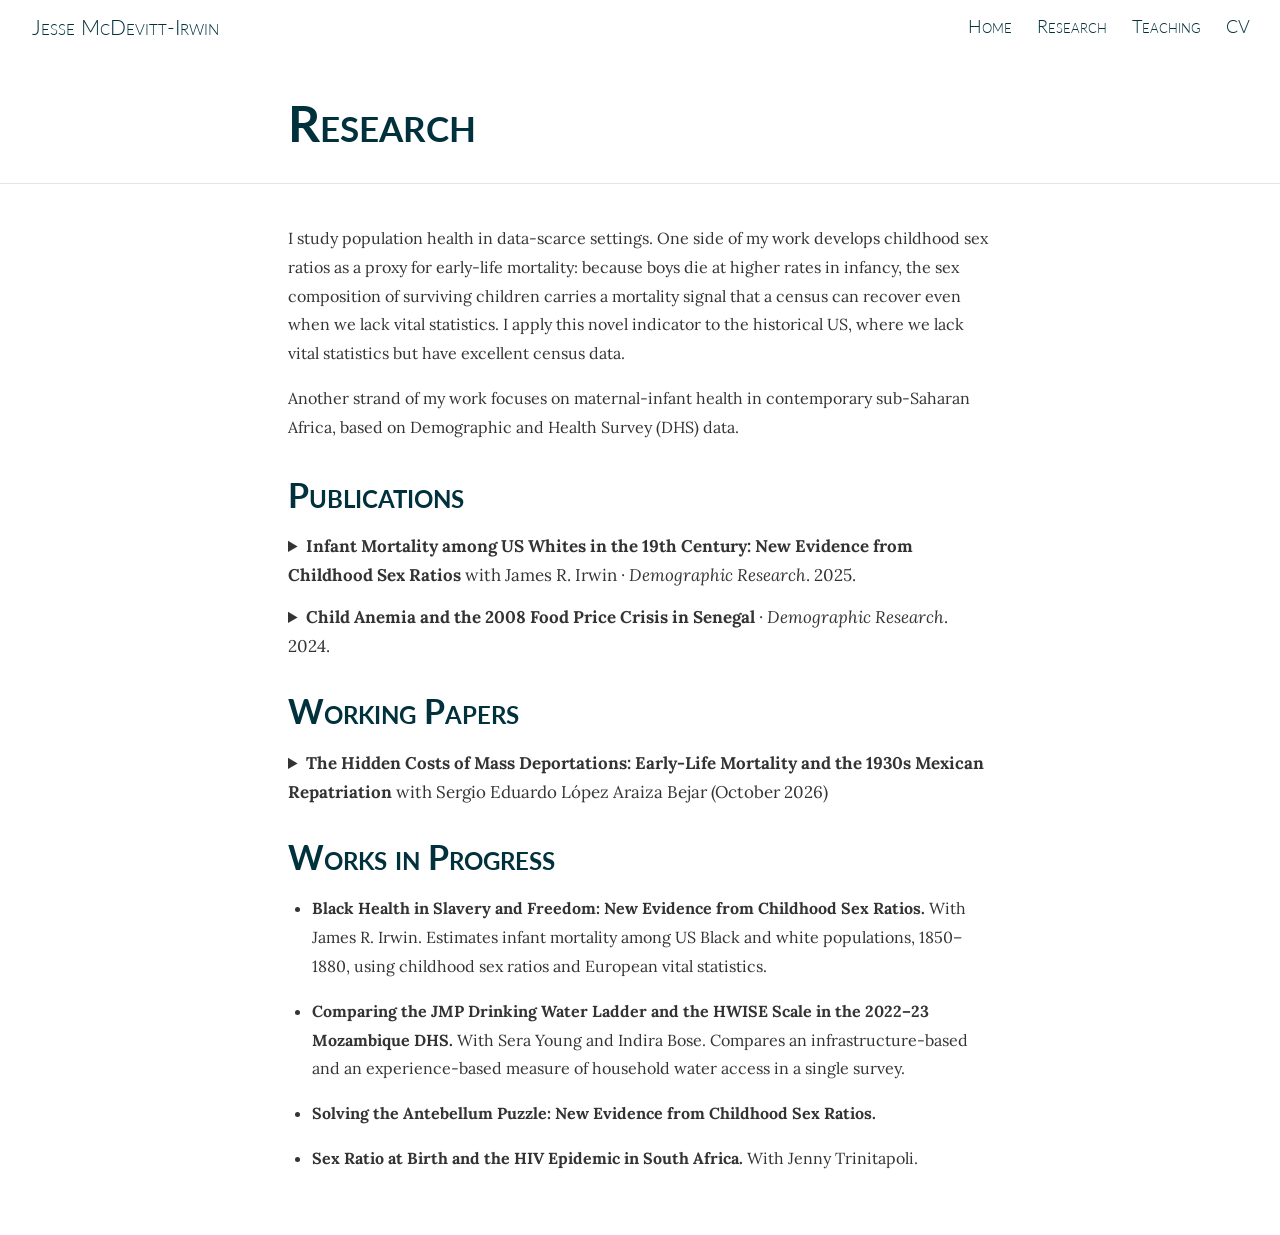
==== commit 92988002: "Updated 2026 Lots of updates, had not kept  this up. includes fresh CV, and Mexico project." ====
--- a/docs/research.html
+++ b/docs/research.html
@@ -2475,7 +2475,7 @@
 <a href="index.html">Home</a>
 <a href="research.html">Research</a>
 <a href="teaching.html">Teaching</a>
-<a href="CV/cv_McDevitt_Irwin.pdf">CV</a>
+<a href="McDevitt-Irwin_CV_2026-10.pdf">CV</a>
 <a href="javascript:void(0);" class="nav-toggle">&#9776;</a>
 </div>
 </nav>
@@ -2494,35 +2494,68 @@
 
 
 <div class="d-article">
-<p>I study maternal-infant health in both contemporary and historical populations. One of my projects studies the effects of food insecurity on maternal-infant health in Senegal.</p>
-<p>In another project, I develop and apply a new indicator for maternal-infant health in historical populations: childhood sex ratios. Using sex-ratio data, we provide new estimates of infant mortality for the 19th-century US.</p>
-<p>Broadly speaking, I am interested in the interplay of health and ‘development’ – whether in 19th-century North America or 21st-century Senegal.</p>
+<p>I study population health in data-scarce settings. One side of my work develops childhood sex ratios as a proxy for early-life mortality: because boys die at higher rates in infancy, the sex composition of surviving children carries a mortality signal that a census can recover even when we lack vital statistics. I apply this novel indicator to the historical US, where we lack vital statistics but have excellent census data.</p>
+<p>Another strand of my work focuses on maternal-infant health in contemporary sub-Saharan Africa, based on Demographic and Health Survey (DHS) data.</p>
 <h1 id="publications">Publications</h1>
 <details class="details-example">
 <summary>
-Infant Mortality among US Whites in the 19th Century: New Evidence from Childhood Sex Ratios. 2025. <a href="https://www.demographic-research.org/articles/volume/52/10"><em>Demographic Research</em></a>.
+<strong>Infant Mortality among US Whites in the 19th Century:
+New Evidence from Childhood Sex Ratios</strong>
+with James R. Irwin · <em>Demographic Research</em>. 2025.
 </summary>
-<ul>
-<em>We offer a new empirical basis for characterizing infant mortality: childhood sex ratios. Because males are biologically more vulnerable than females to infant mortality, high rates of infant death tend to be reflected in female-skewed childhood sex ratios. Assembling historical vital statistics and census data, we document a striking relationship between childhood sex ratios and infant mortality. Based on that relationship, we provide new estimates of infant mortality for the nineteenth-century US, a population for whom we lack vital statistics but have rich census data. We find that infant mortality for US whites was roughly 70–80 deaths per 1000 in the mid-nineteenth century.</em>
-</ul>
+<p>
+Uses childhood sex ratios, which skew female when infant mortality is high, to
+estimate 19th-century US infant mortality. Estimates for US whites are roughly
+70–80 deaths per 1,000 in the mid-1800s.
+</p>
+<p>
+<a href="https://www.demographic-research.org/articles/volume/52/10">Demographic Research</a> 52: 303–350.
+</p>
 </details>
 <details class="details-example">
 <summary>
-Child Anemia and the 2008 Food Price Crisis in Senegal. 2024. <a href="https://www.demographic-research.org/articles/volume/51/20"><em>Demographic Research</em></a>.
+<strong>Child Anemia and the 2008 Food Price Crisis in Senegal</strong> ·
+<em>Demographic Research</em>. 2024.
 </summary>
-<ul>
-<em>I estimate the effects of the 2008 food price crisis on child hemoglobin in Senegal. Early-life hemoglobin reflects in-utero iron deposition, making it a bio-marker for maternal malnutrition. By comparing children in-utero during the 2008 crisis to those who were breastfeeding, I develop a quasi-experimental framework to quantify the impact of the 2008 crisis on maternal-infant health. I find large negative impacts of the crisis in urban Senegal, and no impact in rural areas. The effect was largest in Dakar, where it implied a more than doubling of the prevalence childhood anemia, from 1-in-3 children to 3-in-4.</em>
-</ul>
+<p>
+Examines how the 2008 food price crisis affected child hemoglobin in Senegal,
+using a quasi-experimental comparison of in-utero and breastfeeding children.
+Urban areas, especially Dakar, saw large negative effects, while rural areas
+showed none.
+</p>
+<p>
+<a href="https://www.demographic-research.org/articles/volume/51/20">Demographic Research</a> 51: 637–668.
+</p>
 </details>
 <h1 id="working-papers">Working Papers</h1>
 <details class="details-example">
 <summary>
-US Infant Mortality under Slavery and after Emancipation (<a href="https://jrmcirwin.github.io/sr1/UsSlv.pdf"><em>in progress</em></a>)
+<strong>The Hidden Costs of Mass Deportations:
+Early-Life Mortality and the 1930s Mexican Repatriation</strong>
+with Sergio Eduardo López Araiza Bejar (October 2026)
 </summary>
+<p>
+The repatriation campaigns of the 1930s removed a large share of the Mexican-origin
+population of the United States, including many US-born children. We use childhood
+sex ratios to estimate the effect on early-life mortality among Mexican immigrants in Texas.
+We find that the campaign caused a major shift towards females among the affected population,
+implying a large increase in early life mortality.
+</p>
+<p>
+<a href="https://bpb-us-e1.wpmucdn.com/sites.northwestern.edu/dist/c/9329/files/2026/10/sergio_jmp_draft_1015.pdf">Draft</a>
+</p>
+</details>
+<h1 id="works-in-progress">Works in Progress</h1>
 <ul>
-<em>I use childhood sex ratios to characterize infant mortality rates among the US Black population 1850–1880, until now a matter of speculation due to a lack of birth and death records. Because of the biological survival advantage of infant females, high rates of infant mortality tend to skew the surviving population toward females. Building on this well-known fact, I use vital statistics data from contemporary Europe to quantify the empirical relationship between infant mortality and childhood sex ratios. Applying this relationship to the 19th century US, I compare infant mortality between the Black and white populations under slavery, and infant mortality among US Blacks before and after emancipation. Circa 1850 to 1860, the infant mortality rate among the Black population was around 300 deaths per 1,000, while the rate among whites was likely below 100. Infant mortality for US Blacks improved substantially after emancipation, dropping nearly 100 points to around 200 deaths per 1000, while white infant mortality remained roughly the same, cutting the Black-white disparity in half.</em>
+<li><p><strong>Black Health in Slavery and Freedom: New Evidence from Childhood Sex Ratios.</strong>
+With James R. Irwin. Estimates infant mortality among US Black and white populations,
+1850–1880, using childhood sex ratios and European vital statistics.</p></li>
+<li><p><strong>Comparing the JMP Drinking Water Ladder and the HWISE Scale in the 2022–23
+Mozambique DHS.</strong> With Sera Young and Indira Bose. Compares an infrastructure-based
+and an experience-based measure of household water access in a single survey.</p></li>
+<li><p><strong>Solving the Antebellum Puzzle: New Evidence from Childhood Sex Ratios.</strong></p></li>
+<li><p><strong>Sex Ratio at Birth and the HIV Epidemic in South Africa.</strong> With Jenny Trinitapoli.</p></li>
 </ul>
-</details>
 <div class="sourceCode" id="cb1"><pre class="sourceCode r distill-force-highlighting-css"><code class="sourceCode r"></code></pre></div>
 <!--radix_placeholder_article_footer-->
 <!--/radix_placeholder_article_footer-->
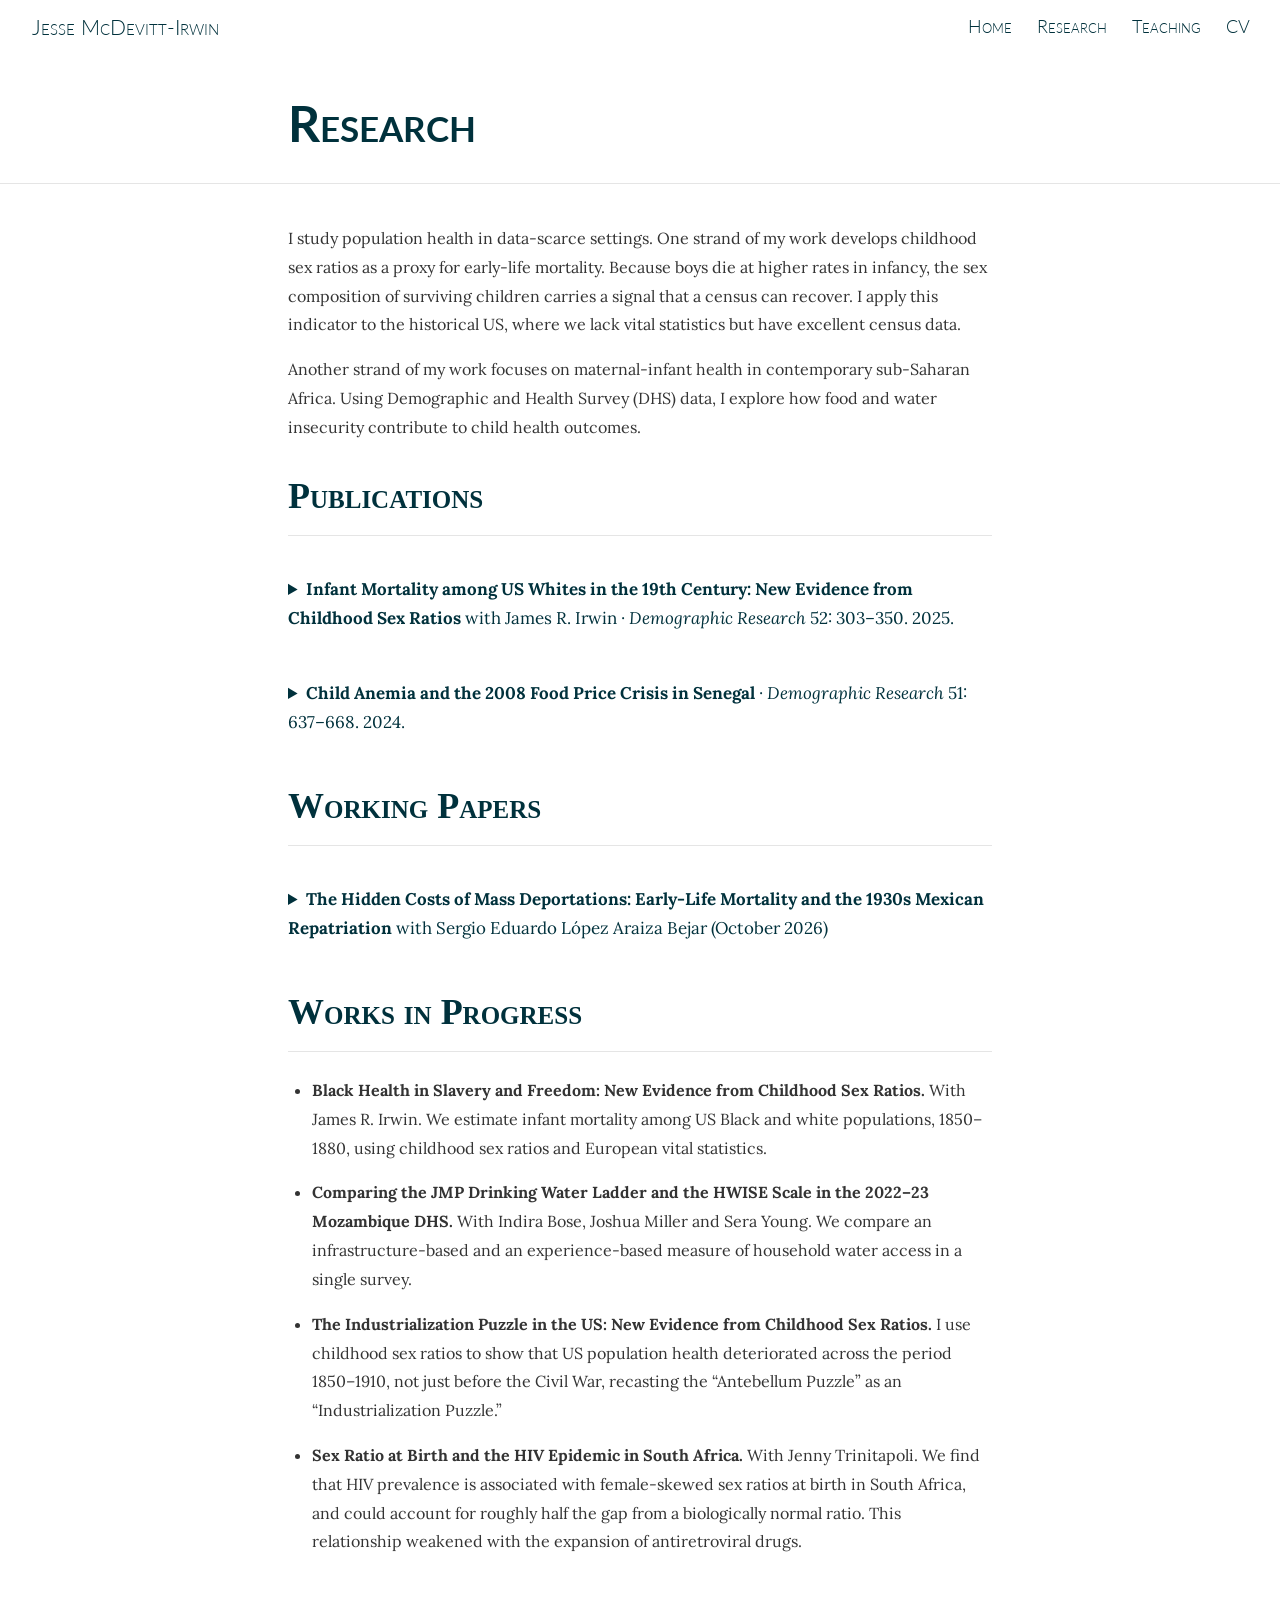
==== commit 9d192c1c: "Updating web page" ====
--- a/docs/research.html
+++ b/docs/research.html
@@ -2285,7 +2285,30 @@
   /*body {
     background-color: rgba(249, 250, 247, 0.8);
   }*/
-  </style>
+
+  /* Collapsible entries (research + teaching pages) */
+
+  details.entry, details.course {
+    margin: 0.75rem 0 1.75rem;
+  }
+
+  details.entry > summary, details.course > summary {
+    cursor: pointer;
+    padding: 0.2rem 0;
+    color: var(--header-color, rgba(0, 49, 60, 1));
+  }
+
+  details.entry > summary:hover, details.course > summary:hover {
+    color: var(--hover-color, rgba(0, 49, 60, 0.4));
+  }
+
+  details.entry[open] > summary, details.course[open] > summary {
+    margin-bottom: 0.7rem;
+  }
+
+  details.entry[open] > :not(summary), details.course[open] > :not(summary) {
+    margin-left: 1.25rem;
+  }</style>
   <style type="text/css">
   /* base style */
 
@@ -2494,41 +2517,41 @@
 
 
 <div class="d-article">
-<p>I study population health in data-scarce settings. One side of my work develops childhood sex ratios as a proxy for early-life mortality: because boys die at higher rates in infancy, the sex composition of surviving children carries a mortality signal that a census can recover even when we lack vital statistics. I apply this novel indicator to the historical US, where we lack vital statistics but have excellent census data.</p>
-<p>Another strand of my work focuses on maternal-infant health in contemporary sub-Saharan Africa, based on Demographic and Health Survey (DHS) data.</p>
-<h1 id="publications">Publications</h1>
-<details class="details-example">
+<p>I study population health in data-scarce settings. One strand of my work develops childhood sex ratios as a proxy for early-life mortality. Because boys die at higher rates in infancy, the sex composition of surviving children carries a signal that a census can recover. I apply this indicator to the historical US, where we lack vital statistics but have excellent census data.</p>
+<p>Another strand of my work focuses on maternal-infant health in contemporary sub-Saharan Africa. Using Demographic and Health Survey (DHS) data, I explore how food and water insecurity contribute to child health outcomes.</p>
+<h2 id="publications">Publications</h2>
+<details class="entry">
 <summary>
 <strong>Infant Mortality among US Whites in the 19th Century:
 New Evidence from Childhood Sex Ratios</strong>
-with James R. Irwin · <em>Demographic Research</em>. 2025.
+with James R. Irwin · <em>Demographic Research</em> 52: 303–350. 2025.
 </summary>
 <p>
-Uses childhood sex ratios, which skew female when infant mortality is high, to
-estimate 19th-century US infant mortality. Estimates for US whites are roughly
-70–80 deaths per 1,000 in the mid-1800s.
+We use childhood sex ratios, which skew female when infant mortality is high, to
+estimate 19th-century US infant mortality. For US whites we find roughly 70–80
+deaths per 1,000 in the mid-1800s.
 </p>
 <p>
-<a href="https://www.demographic-research.org/articles/volume/52/10">Demographic Research</a> 52: 303–350.
+<a href="https://www.demographic-research.org/articles/volume/52/10">Read the article</a>
 </p>
 </details>
-<details class="details-example">
+<details class="entry">
 <summary>
 <strong>Child Anemia and the 2008 Food Price Crisis in Senegal</strong> ·
-<em>Demographic Research</em>. 2024.
+<em>Demographic Research</em> 51: 637–668. 2024.
 </summary>
 <p>
-Examines how the 2008 food price crisis affected child hemoglobin in Senegal,
+I examine how the 2008 food price crisis affected child hemoglobin in Senegal,
 using a quasi-experimental comparison of in-utero and breastfeeding children.
-Urban areas, especially Dakar, saw large negative effects, while rural areas
-showed none.
+I find large negative effects in urban areas, especially Dakar, and none in
+rural areas.
 </p>
 <p>
-<a href="https://www.demographic-research.org/articles/volume/51/20">Demographic Research</a> 51: 637–668.
+<a href="https://www.demographic-research.org/articles/volume/51/20">Read the article</a>
 </p>
 </details>
-<h1 id="working-papers">Working Papers</h1>
-<details class="details-example">
+<h2 id="working-papers">Working Papers</h2>
+<details class="entry">
 <summary>
 <strong>The Hidden Costs of Mass Deportations:
 Early-Life Mortality and the 1930s Mexican Repatriation</strong>
@@ -2538,23 +2561,30 @@
 The repatriation campaigns of the 1930s removed a large share of the Mexican-origin
 population of the United States, including many US-born children. We use childhood
 sex ratios to estimate the effect on early-life mortality among Mexican immigrants in Texas.
-We find that the campaign caused a major shift towards females among the affected population,
-implying a large increase in early life mortality.
+We find that the campaign caused a major shift toward females among the affected population,
+implying a large increase in early-life mortality.
 </p>
 <p>
 <a href="https://bpb-us-e1.wpmucdn.com/sites.northwestern.edu/dist/c/9329/files/2026/10/sergio_jmp_draft_1015.pdf">Draft</a>
 </p>
 </details>
-<h1 id="works-in-progress">Works in Progress</h1>
+<h2 id="works-in-progress">Works in Progress</h2>
 <ul>
 <li><p><strong>Black Health in Slavery and Freedom: New Evidence from Childhood Sex Ratios.</strong>
-With James R. Irwin. Estimates infant mortality among US Black and white populations,
+With James R. Irwin. We estimate infant mortality among US Black and white populations,
 1850–1880, using childhood sex ratios and European vital statistics.</p></li>
 <li><p><strong>Comparing the JMP Drinking Water Ladder and the HWISE Scale in the 2022–23
-Mozambique DHS.</strong> With Sera Young and Indira Bose. Compares an infrastructure-based
-and an experience-based measure of household water access in a single survey.</p></li>
-<li><p><strong>Solving the Antebellum Puzzle: New Evidence from Childhood Sex Ratios.</strong></p></li>
-<li><p><strong>Sex Ratio at Birth and the HIV Epidemic in South Africa.</strong> With Jenny Trinitapoli.</p></li>
+Mozambique DHS.</strong> With Indira Bose, Joshua Miller and Sera Young. We compare an
+infrastructure-based and an experience-based measure of household water access in a
+single survey.</p></li>
+<li><p><strong>The Industrialization Puzzle in the US: New Evidence from Childhood Sex Ratios.</strong>
+I use childhood sex ratios to show that US population health deteriorated across the
+period 1850–1910, not just before the Civil War, recasting the “Antebellum Puzzle” as an
+“Industrialization Puzzle.”</p></li>
+<li><p><strong>Sex Ratio at Birth and the HIV Epidemic in South Africa.</strong> With Jenny Trinitapoli.
+We find that HIV prevalence is associated with female-skewed sex ratios at birth in South
+Africa, and could account for roughly half the gap from a biologically normal ratio. This
+relationship weakened with the expansion of antiretroviral drugs.</p></li>
 </ul>
 <div class="sourceCode" id="cb1"><pre class="sourceCode r distill-force-highlighting-css"><code class="sourceCode r"></code></pre></div>
 <!--radix_placeholder_article_footer-->
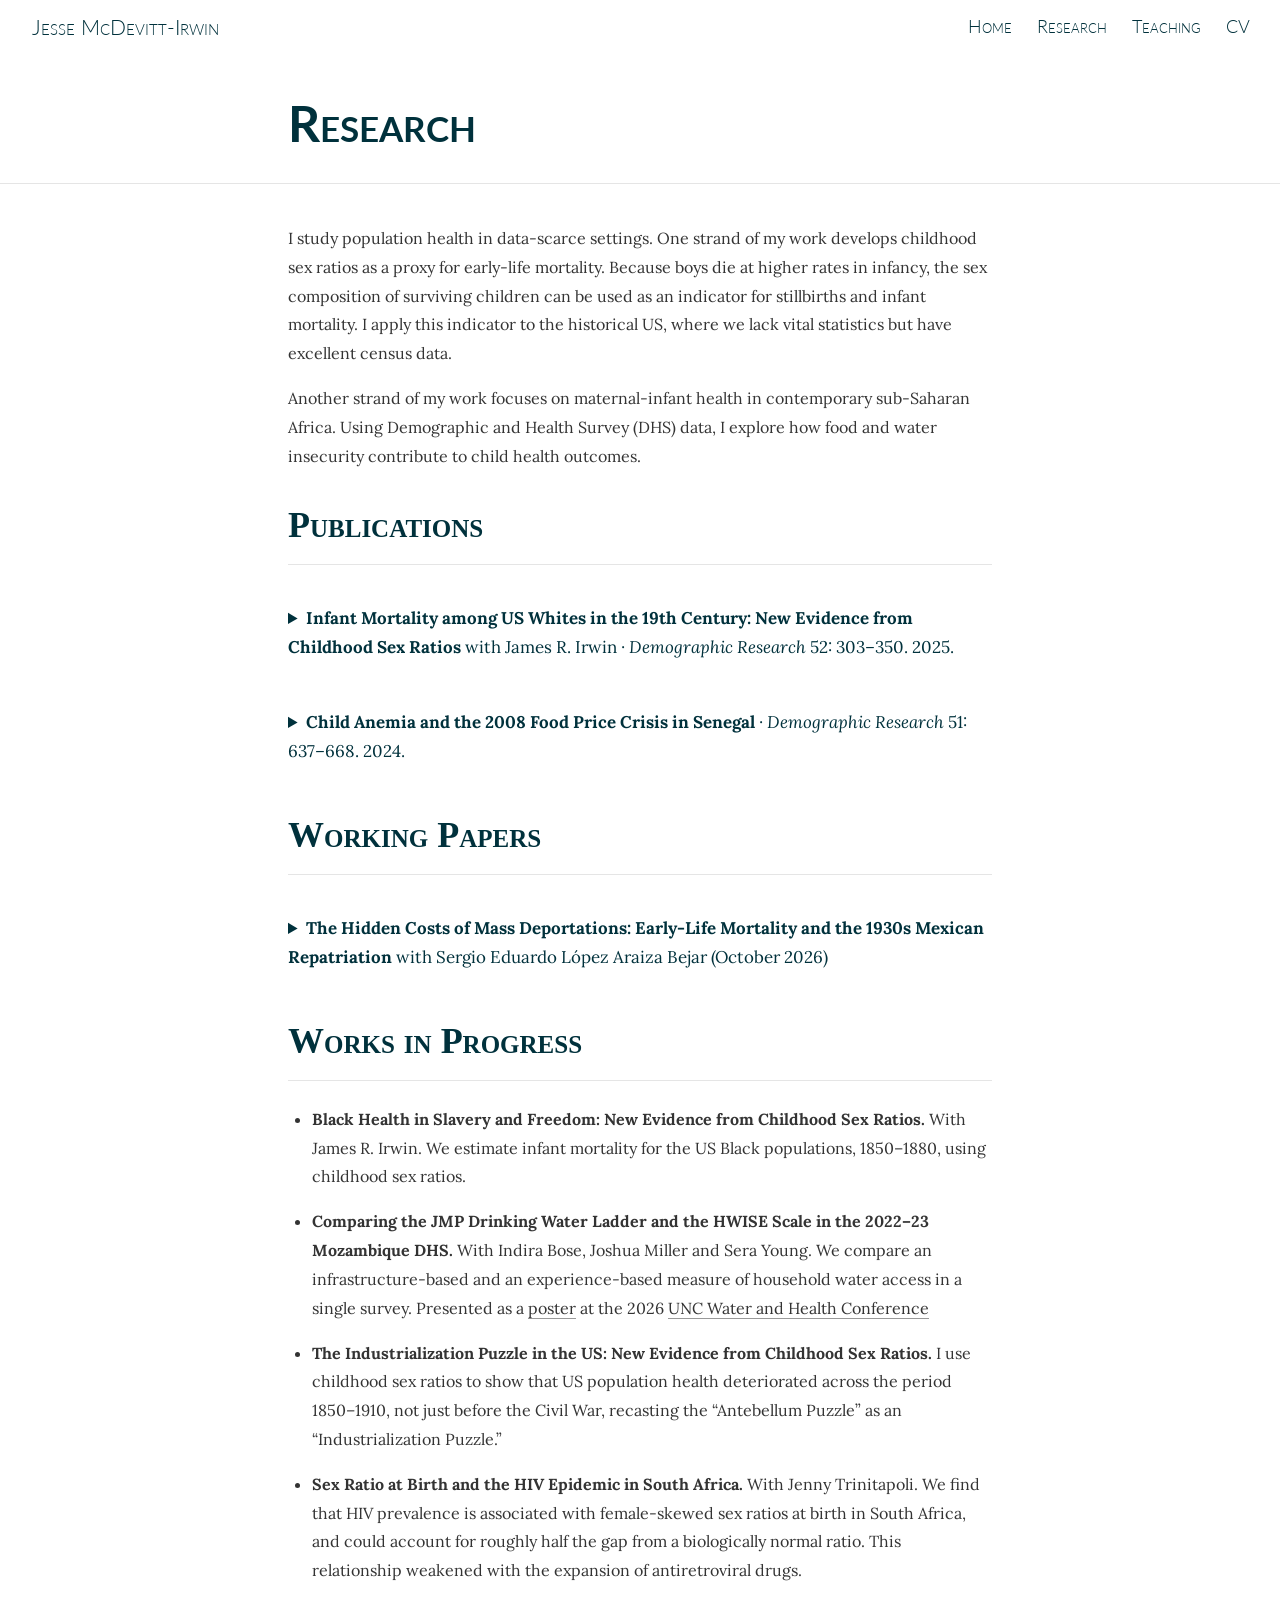
==== commit ba2bd88c: "updated page with poster and news tab" ====
--- a/docs/research.html
+++ b/docs/research.html
@@ -2517,7 +2517,7 @@
 
 
 <div class="d-article">
-<p>I study population health in data-scarce settings. One strand of my work develops childhood sex ratios as a proxy for early-life mortality. Because boys die at higher rates in infancy, the sex composition of surviving children carries a signal that a census can recover. I apply this indicator to the historical US, where we lack vital statistics but have excellent census data.</p>
+<p>I study population health in data-scarce settings. One strand of my work develops childhood sex ratios as a proxy for early-life mortality. Because boys die at higher rates in infancy, the sex composition of surviving children can be used as an indicator for stillbirths and infant mortality. I apply this indicator to the historical US, where we lack vital statistics but have excellent census data.</p>
 <p>Another strand of my work focuses on maternal-infant health in contemporary sub-Saharan Africa. Using Demographic and Health Survey (DHS) data, I explore how food and water insecurity contribute to child health outcomes.</p>
 <h2 id="publications">Publications</h2>
 <details class="entry">
@@ -2529,7 +2529,7 @@
 <p>
 We use childhood sex ratios, which skew female when infant mortality is high, to
 estimate 19th-century US infant mortality. For US whites we find roughly 70–80
-deaths per 1,000 in the mid-1800s.
+deaths per 1,000 circa 1850.
 </p>
 <p>
 <a href="https://www.demographic-research.org/articles/volume/52/10">Read the article</a>
@@ -2542,7 +2542,7 @@
 </summary>
 <p>
 I examine how the 2008 food price crisis affected child hemoglobin in Senegal,
-using a quasi-experimental comparison of in-utero and breastfeeding children.
+using a natural-experiment comparison of in-utero and breastfeeding children.
 I find large negative effects in urban areas, especially Dakar, and none in
 rural areas.
 </p>
@@ -2558,10 +2558,10 @@
 with Sergio Eduardo López Araiza Bejar (October 2026)
 </summary>
 <p>
-The repatriation campaigns of the 1930s removed a large share of the Mexican-origin
+The repatriation campaign of the 1930s removed a large share of the Mexican-origin
 population of the United States, including many US-born children. We use childhood
-sex ratios to estimate the effect on early-life mortality among Mexican immigrants in Texas.
-We find that the campaign caused a major shift toward females among the affected population,
+sex ratios to estimate the effect of this campaign on early-life mortality among Mexican immigrants in Texas.
+We find that the campaign caused a major shift toward females among the children of the affected population,
 implying a large increase in early-life mortality.
 </p>
 <p>
@@ -2571,12 +2571,12 @@
 <h2 id="works-in-progress">Works in Progress</h2>
 <ul>
 <li><p><strong>Black Health in Slavery and Freedom: New Evidence from Childhood Sex Ratios.</strong>
-With James R. Irwin. We estimate infant mortality among US Black and white populations,
-1850–1880, using childhood sex ratios and European vital statistics.</p></li>
+With James R. Irwin. We estimate infant mortality for the US Black populations,
+1850–1880, using childhood sex ratios.</p></li>
 <li><p><strong>Comparing the JMP Drinking Water Ladder and the HWISE Scale in the 2022–23
 Mozambique DHS.</strong> With Indira Bose, Joshua Miller and Sera Young. We compare an
 infrastructure-based and an experience-based measure of household water access in a
-single survey.</p></li>
+single survey. Presented as a <a href="UNC_poster_2026.pdf">poster</a> at the 2026 <a href="https://waterinstitute.unc.edu/our-work/unc-water-and-health-conference">UNC Water and Health Conference</a></p></li>
 <li><p><strong>The Industrialization Puzzle in the US: New Evidence from Childhood Sex Ratios.</strong>
 I use childhood sex ratios to show that US population health deteriorated across the
 period 1850–1910, not just before the Civil War, recasting the “Antebellum Puzzle” as an
